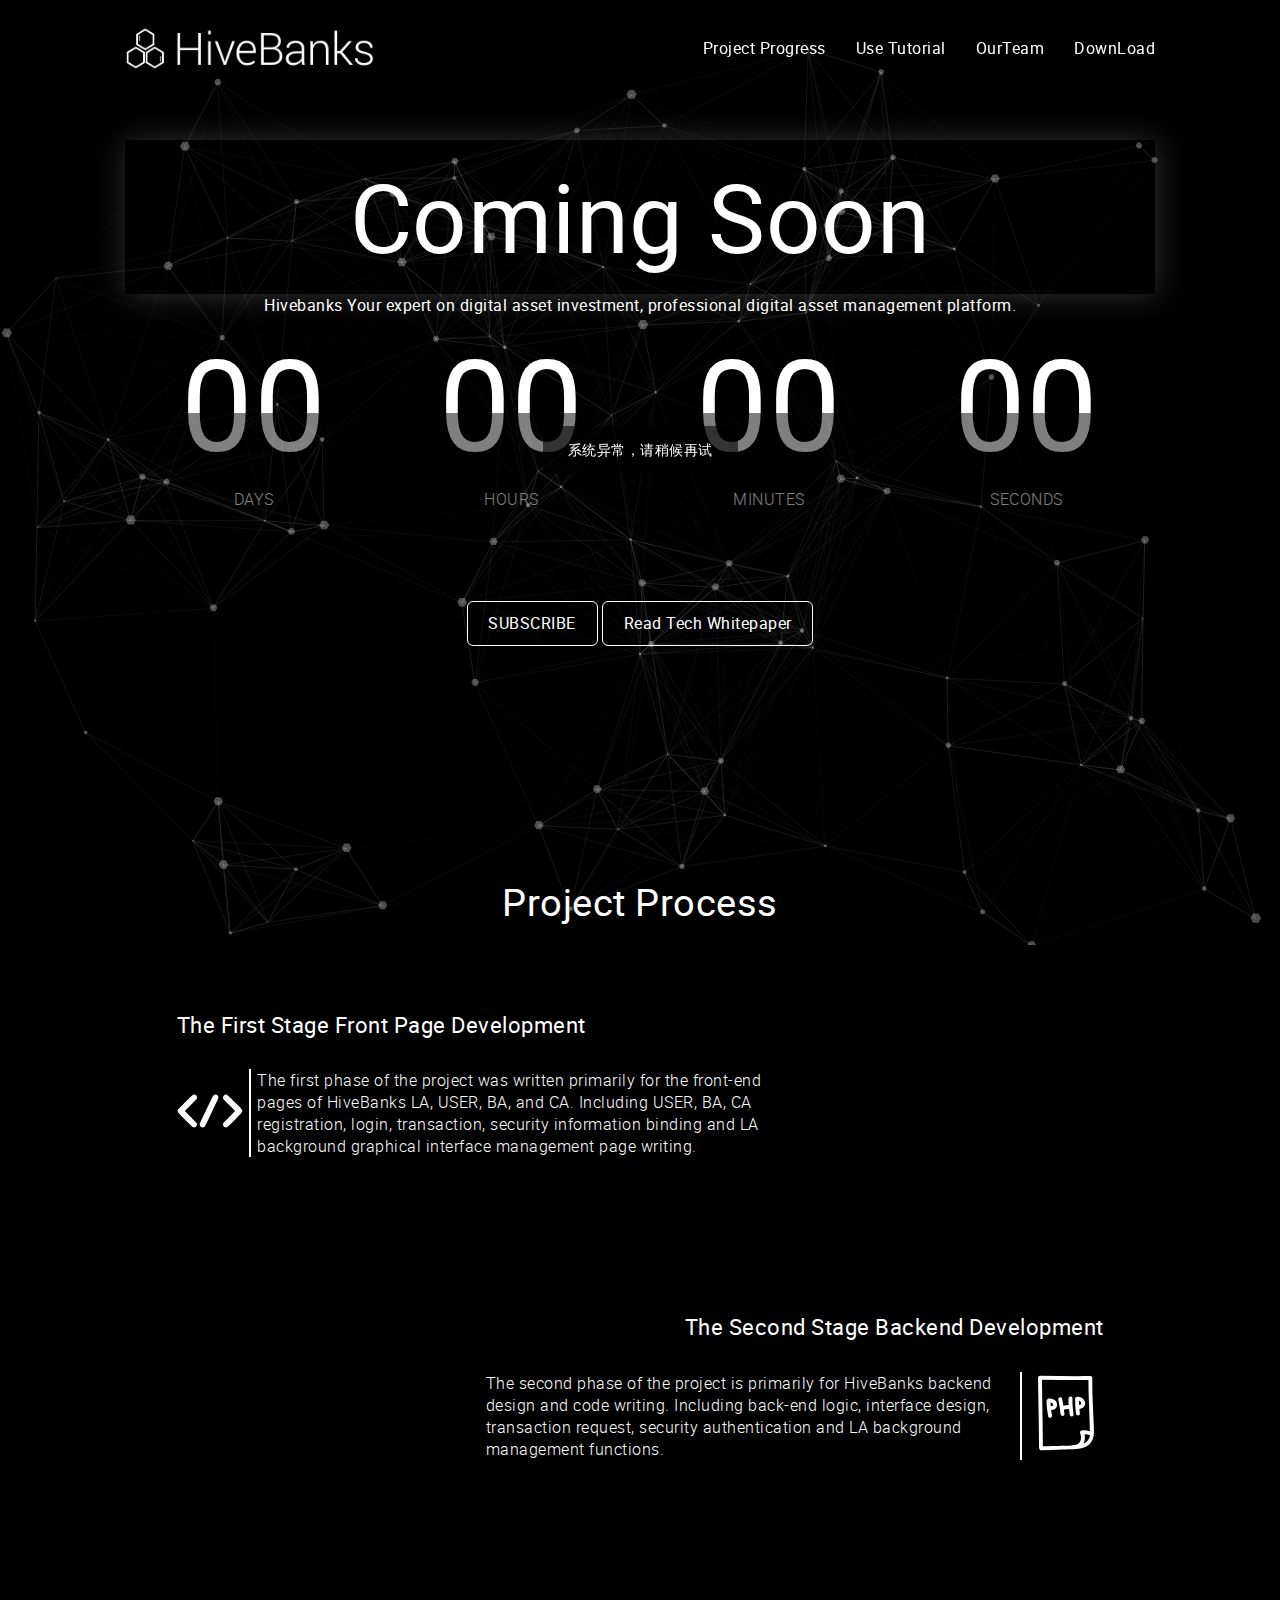
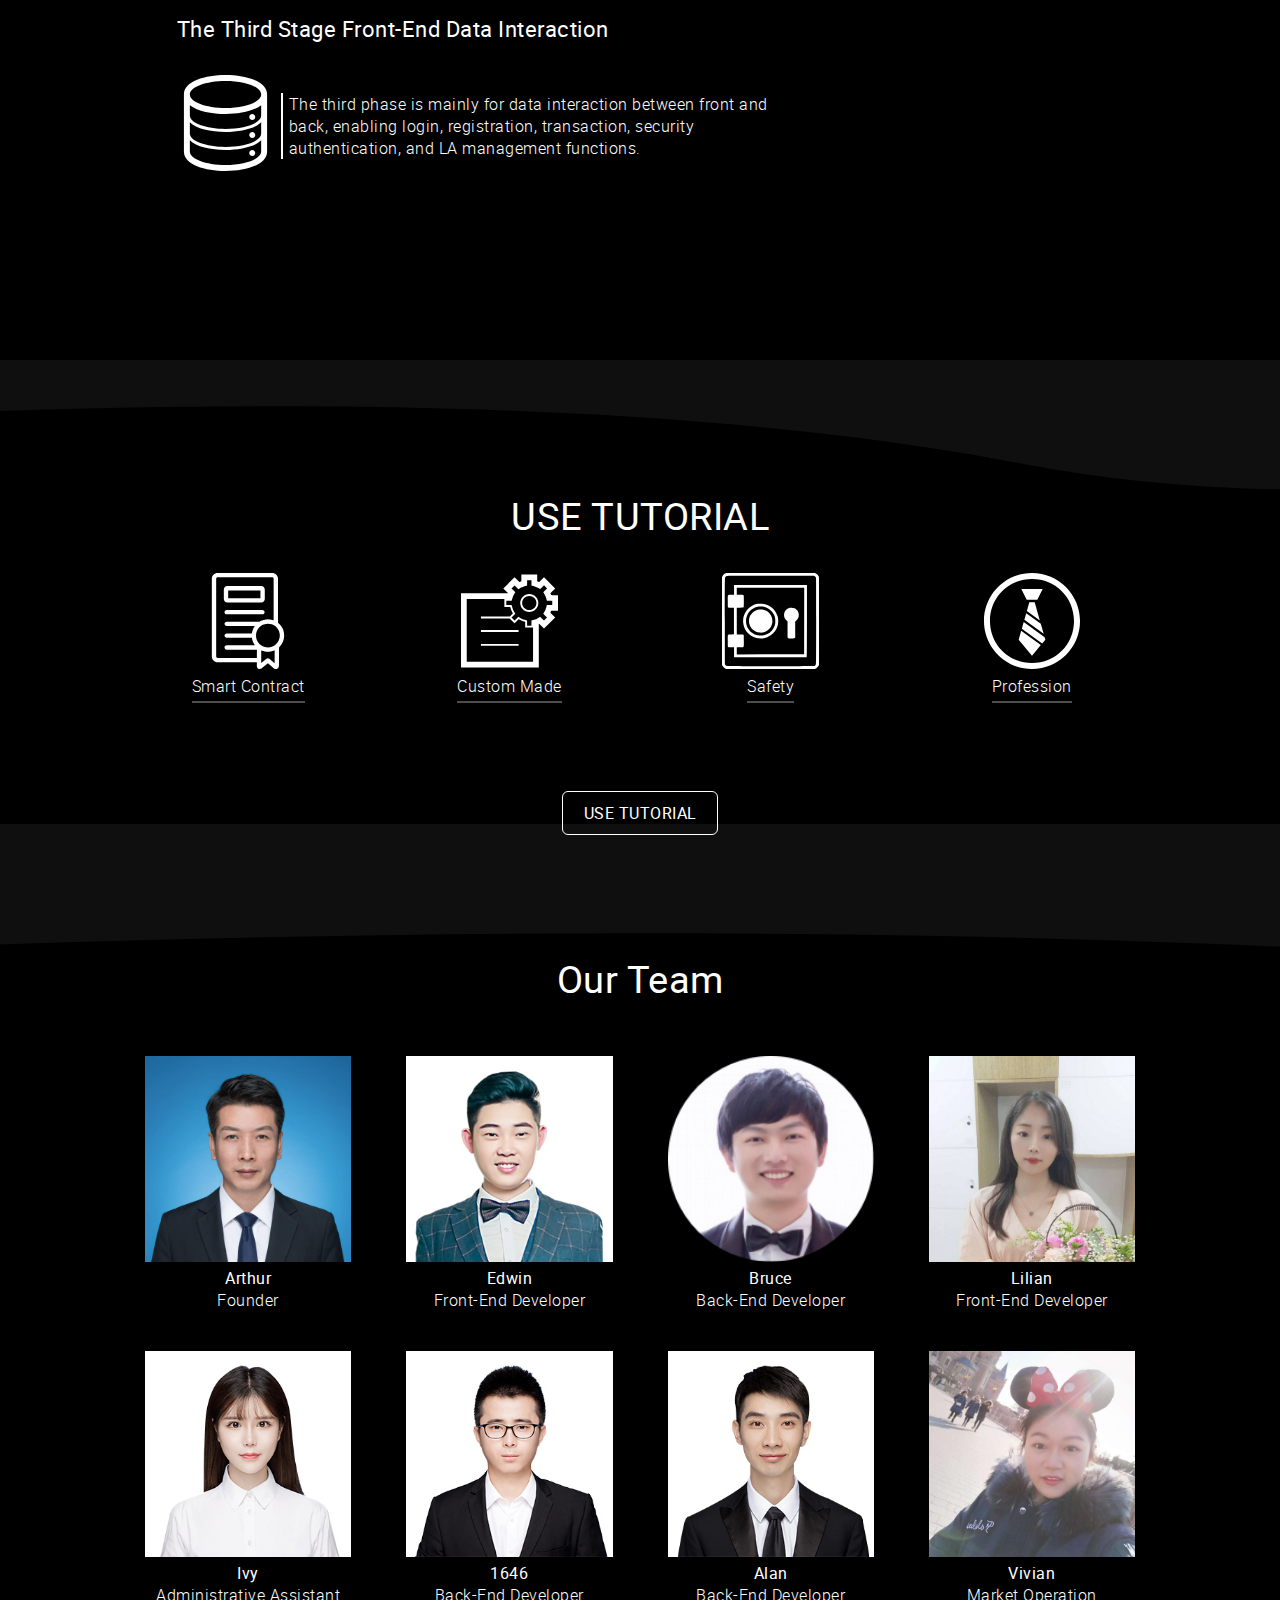
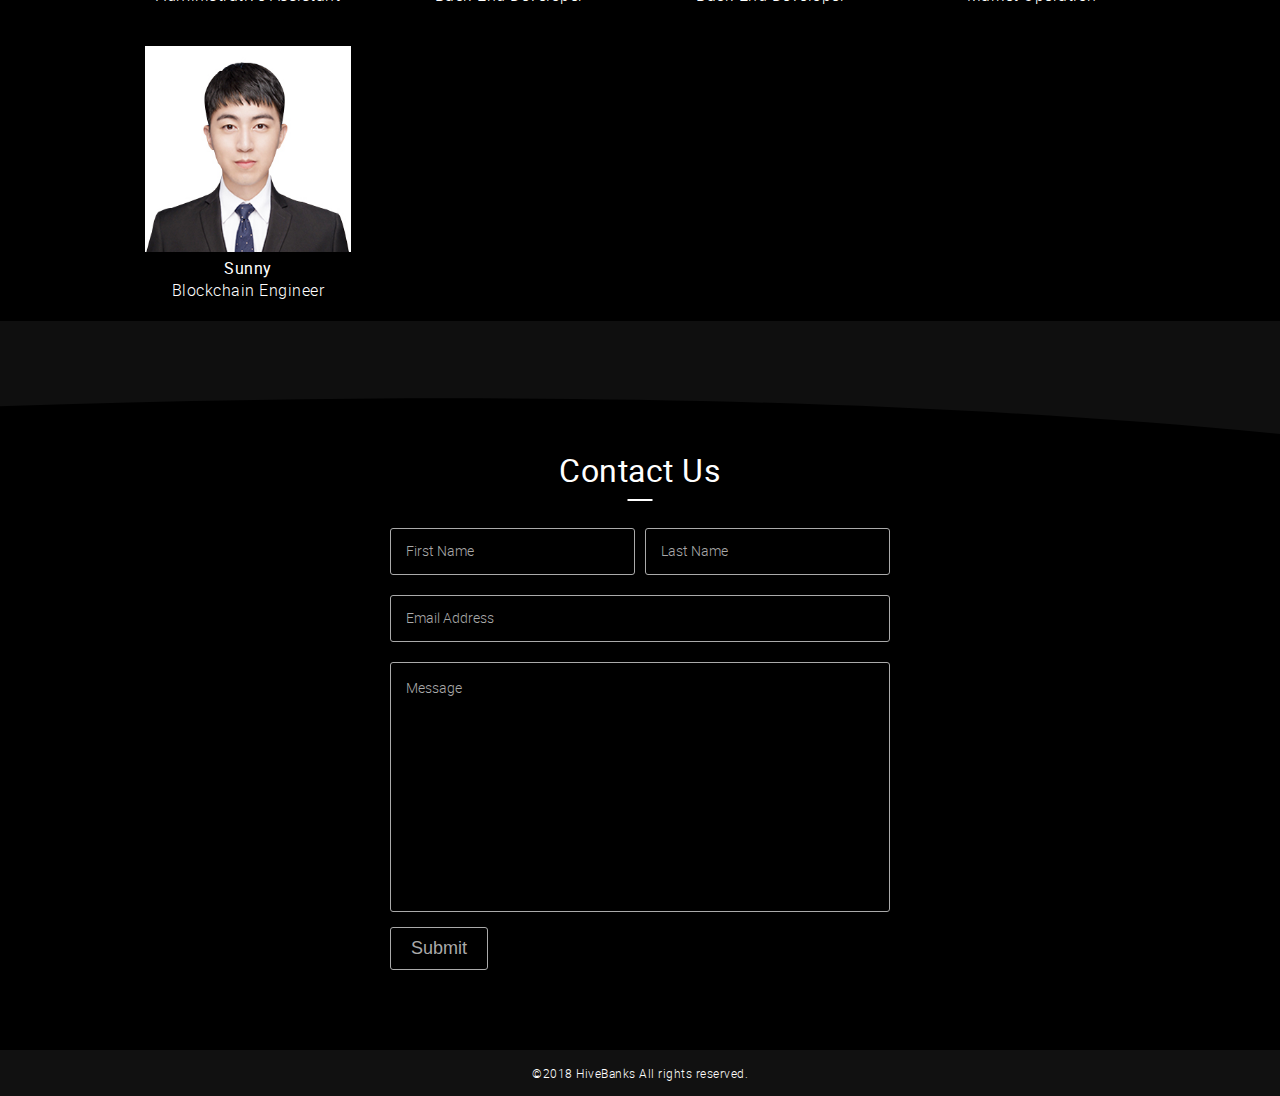
==== index.html @ d1a620fb "hivebanksweb" ====
<!Doctype html>
<html lang="en">
<head>

    <meta charset="utf-8">
    <meta http-equiv="X-UA-Compatible" content="IE=edge">
    <meta name="viewport" content="width=device-width, initial-scale=1, maximum-scale=1, user-scalable=no">

    <title>Hive Banks</title>
    <meta name="description" content="">

    <!-- Fav Icons -->
    <!-- <link rel="apple-touch-icon" sizes="120x120" href="/apple-touch-icon.png"> -->
    <!-- <link rel="icon" type="image/png" sizes="32x32" href="/favicon-32x32.png"> -->
    <!-- <link rel="icon" type="image/png" sizes="16x16" href="/favicon-16x16.png"> -->
    <!-- <link rel="manifest" href="/site.webmanifest"> -->
    <!-- <link rel="mask-icon" href="/safari-pinned-tab.svg" color="#5bbad5"> -->
    <meta name="msapplication-TileColor" content="#ffffff">
    <meta name="theme-color" content="#ffffff">

    <!-- CSS Includes -->
    <link href="assets/css/application.css" rel="stylesheet">
    <link rel="stylesheet" href="assets/css/index.css">

    <!-- HTML5 shim and Respond.js for legacy support -->
    <!--[if lt IE 9]>
    <script src="https://oss.maxcdn.com/html5shiv/3.7.3/html5shiv.min.js"></script>
    <script src="https://oss.maxcdn.com/respond/1.4.2/respond.min.js"></script>
    <![endif]-->

    <!--<link rel="stylesheet" href="http://www.hivebanks.com/assets/js/layer/theme/default/layer.css?v=3.1.1"-->
    <link rel="stylesheet" href="assets/js/layer/theme/default/layer.css?v=3.1.1"
          id="layuicss-layer">
</head>

<body>

<!-- Header -->
<header class="header">

    <div class="wrapper header-nav">
        <a class="logo" href="index.html"><img src="assets/img/logo.png" alt="Logo"></a>
        <div class="nav">
            <ul>
                <li><a href="#projectProcess">Project Progress</a></li>
                <li><a href="#useTutorial">Use Tutorial</a></li>
                <li><a href="#ourTeam">OurTeam</a></li>
                <li><a href="javascript:;">DownLoad</a></li>
            </ul>
        </div>
        <!-- Hamburger Menu -->
        <div class="header__hamburger">
            <span></span>
            <span></span>
        </div>
    </div>

</header>

<section class="section section--hero" id="particles-js">
    <div class="wrapper">
        <h1 class="title">
            Coming Soon<br>
        </h1>
        <p class="text-center titleTips_p">
            <span class="titleTips">Hivebanks Your expert on digital asset investment,
                professional digital asset management platform.</span>
        </p>
        <div class="timeBigBox">
            <div class="timeBox">
                <span class="time days">00</span><br>
                <span class="timeText">DAYS</span>
                <div class="market"></div>
            </div>
            <div class="timeBox">
                <span class="time hours">00</span><br>
                <span class="timeText">HOURS</span>
                <div class="market"></div>
            </div>
            <div class="timeBox">
                <span class="time minutes">00</span><br>
                <span class="timeText">MINUTES</span>
                <div class="market"></div>
            </div>
            <div class="timeBox">
                <span class="time seconds">00</span><br>
                <span class="timeText">SECONDS</span>
                <div class="market"></div>
            </div>
        </div>
        <!--SUBSCRIBE-->
        <div class="btnBox text-center">
            <a href="#contentUs" class="subscribeBtn titleTips" type="button">SUBSCRIBE</a>
            <a href="whitePaperindex.html" class="subscribeBtn titleTips" type="button">Read Tech Whitepaper</a>
        </div>
    </div>
    <canvas class="particles-js-canvas-el" width="375" height="667" style="width: 100%; height: 100%;"></canvas>
</section>

<!--projectProcess-->
<a id="projectProcess"></a>
<section class="section section--role">
    <div class="wrapper">
        <h1 class="">Project Process</h1>
        <div class="row">
            <div class="column__md--12 column__sm--12">
                <div class="processBox float-left stageItem">
                    <h3 class="">The First Stage Front Page Development</h3>
                    <div class="flex center stageText">
                        <div class="width-40 imgBox">
                            <img class="width-100" src="assets/img/html.svg" alt="">
                        </div>
                        <div class="stageInnerText">
                            <p>The first phase of the project was written primarily for the front-end pages of
                                HiveBanks
                                LA, USER, BA, and CA. Including USER, BA, CA registration, login, transaction,
                                security
                                information binding and LA background graphical interface management page
                                writing.</p>
                        </div>
                    </div>
                </div>
            </div>
            <div class="column__md--12 column__sm--12 float-right">
                <div class="processBox float-right stageItem">
                    <h3 class="text-right">The Second Stage Backend Development</h3>
                    <div class="flex center stageText">
                        <div class="stageInnerText">
                            <p>The second phase of the project is primarily for HiveBanks
                                backend design and code writing. Including back-end logic,
                                interface design, transaction request, security authentication
                                and LA background management functions.</p>
                        </div>
                        <div class="width-40 imgBox">
                            <img class="width-100" src="assets/img/php.svg" alt="">
                        </div>
                    </div>
                </div>
            </div>
            <div class="column__md--12 column__sm--12 float-left">
                <div class="stageItem process">
                    <h3 class="">The Third Stage Front-End Data Interaction</h3>
                    <div class="flex center stageText">
                        <div class="width-40 imgBox">
                            <img class="width-100" src="assets/img/data.svg" alt="">
                        </div>
                        <div class="stageInnerText">
                            <p>The third phase is mainly for data interaction between front and back,
                                enabling login, registration, transaction, security authentication, and
                                LA management functions.</p>
                        </div>
                    </div>
                </div>
            </div>
        </div>
    </div>
</section>

<!--use tutorial-->
<a id="useTutorial"></a>
<section class="footer section--top100 section--curveTop">
    <div class="wrapper">
        <h1>USE TUTORIAL</h1>
        <div class="row">
            <div class="column__sm--12 column__md--3 useIconBox text-center">
                <div class="width-40"><img src="assets/img/contract.svg" alt=""></div>
                <br>
                <span class="useIconText">Smart Contract</span>
            </div>
            <div class="column__sm--12 column__md--3 useIconBox text-center">
                <div class="width-40"><img src="assets/img/customize.svg" alt=""></div>
                <br>
                <span class="useIconText">Custom Made</span>
            </div>
            <div class="column__sm--12 column__md--3 useIconBox text-center">
                <div class="width-40"><img src="assets/img/safety.svg" alt=""></div>
                <br>
                <span class="useIconText">Safety</span>
            </div>
            <div class="column__sm--12 column__md--3 useIconBox text-center">
                <div class="width-40"><img src="assets/img/profession.svg" alt=""></div>
                <br>
                <span class="useIconText">Profession</span>
            </div>
            <div class="column__sm--12 column__md--12 text-center useTutorialBtn_col">
                <a href="http://hb.fnying.com" class="titleTips subscribeBtn useTutorialBtn">USE TUTORIAL</a>
            </div>
        </div>
    </div>
</section>

<!--ourTeam-->
<a id="ourTeam"></a>
<section class="section--top100 section--curveTop">
    <div class="wrapper">
        <h1>Our Team</h1>
        <div class="row">
            <div class="column__md--3 column__sm--12">
                <div class="rotateBox">
                    <div class="rotateBefore">
                        <div class="text-center">
                            <img src="assets/img/yuan.jpg" alt="Local Alliance">
                        </div>
                        <div class="rotate_name margin-top-10">
                            Arthur
                        </div>
                        <p class="text-center margin-top-10">Founder</p>
                    </div>
                    <div class="rotateBack">
                        <p>Sponsor of Hivebanks project.</p>
                        <p>CEO of Shanghai fengying network technology co. LTD.</p>
                        <p>Senior programmer architect.</p>
                        <p>Founder of original lexiang bitcoin.</p>
                        <p>Former safety project manager at nomura securities in Japan.</p>
                        <p>Founded the Chinese programmer alliance.</p>
                    </div>
                </div>
            </div>
            <div class="column__md--3 column__sm--12">
                <div class="rotateBox">
                    <div class="rotateBefore">
                        <div class="text-center">
                            <img src="assets/img/ju.jpg" alt="Local Alliance">
                        </div>
                        <div class="rotate_name margin-top-10">
                            Edwin
                        </div>
                        <p class="text-center margin-top-10">Front-End Developer</p>
                    </div>
                    <div class="rotateBack">
                        <p>Graduated from Zhengzhou Chenggong University of Finance and Economics undergraduate degree in art design.</p>
                        <p>Have solid professional skills, strong learning ability, good communication skills and coordination skills.</p>
                    </div>
                </div>
            </div>
            <div class="column__md--3 column__sm--12">
                <div class="rotateBox">
                    <div class="rotateBefore">
                        <div class="text-center">
                            <img src="assets/img/shao.png" alt="Local Alliance">
                        </div>
                        <div class="rotate_name margin-top-10">
                            Bruce
                        </div>
                        <p class="text-center margin-top-10">Back-End Developer</p>
                    </div>
                    <div class="rotateBack">
                        <p>Graduated from Liaoning University of Engineering and Technology, Bachelor of Computer Science and Technology.</p>
                        <p>Rigorous thinking, clear thinking, reasonable ways of doing things and ways to deal with problems, strong hands-on ability, coordination ability and teamwork ability.</p>
                    </div>
                </div>
            </div>
            <div class="column__md--3 column__sm--12">
                <div class="rotateBox">
                    <div class="rotateBefore">
                        <div class="text-center">
                            <img src="assets/img/li.jpg" alt="Local Alliance">
                        </div>
                        <div class="rotate_name margin-top-10">
                            Lilian
                        </div>
                        <p class="text-center margin-top-10">Front-End Developer</p>
                    </div>
                    <div class="rotateBack">
                        <p>Graduated from Inner Mongolia university of finance and economics, obtained two degrees in computer science, technology and accounting.</p>
                        <p>Strong learning ability, attention to detail, pursuit of perfection, active and creative thinking.Responsible for participating in project design and implementation.</p>
                    </div>
                </div>
            </div>
            <div class="column__md--3 column__sm--12">
                <div class="rotateBox">
                    <div class="rotateBefore">
                        <div class="text-center">
                            <img src="assets/img/zheng.jpg" alt="Local Alliance">
                        </div>
                        <div class="rotate_name margin-top-10">
                            Ivy
                        </div>
                        <p class="text-center margin-top-10">Administrative Assistant</p>
                    </div>
                    <div class="rotateBack">
                        <p>Graduated from Shanghai foreign studies university xianda school of economics and humanities, majoring in accounting.</p>
                        <p>Responsible, adaptable, independent, outgoing and talkative, like new opportunities and challenges.</p>
                    </div>
                </div>
            </div>
            <div class="column__md--3 column__sm--12">
                <div class="rotateBox">
                    <div class="rotateBefore">
                        <div class="text-center">
                            <img src="assets/img/liang.jpg" alt="Local Alliance">
                        </div>
                        <div class="rotate_name margin-top-10">
                            1646
                        </div>
                        <p class="text-center margin-top-10">Back-End Developer</p>
                    </div>
                    <div class="rotateBack">
                        <p>Strong learning ability, detail-oriented, responsible, adaptable and good communication skills.</p>
                    </div>
                </div>
            </div>
            <div class="column__md--3 column__sm--12">
                <div class="rotateBox">
                    <div class="rotateBefore">
                        <div class="text-center">
                            <img src="assets/img/fan.jpg" alt="Local Alliance">
                        </div>
                        <div class="rotate_name margin-top-10">
                            Alan
                        </div>
                        <p class="text-center margin-top-10">Back-End Developer</p>
                    </div>
                    <div class="rotateBack">
                        <p>Zhongnan university of forestry and technology, majoring in civil engineering.</p>
                        <p>Self-taught programming, once worked in ping an wanli tong, SNH48 (siba culture media) as PHP back-end development.Like simple, efficient, adventurous and good at solving bugs.</p>
                    </div>
                </div>
            </div>
            <div class="column__md--3 column__sm--12">
                <div class="rotateBox">
                    <div class="rotateBefore">
                        <div class="text-center">
                            <img src="assets/img/wei.jpg" alt="Local Alliance">
                        </div>
                        <div class="rotate_name margin-top-10">
                            Vivian
                        </div>
                        <p class="text-center margin-top-10">Market Operation</p>
                    </div>
                    <div class="rotateBack">
                        <p>Graduated from Inner Mongolia university of finance and economics, obtained two degrees in computer science, technology and accounting.</p>
                        <p>Responsible, good communication and teamwork skills, strong learning ability and adaptability.Be receptive to new things and ideas.</p>
                    </div>
                </div>
            </div>
            <div class="column__md--3 column__sm--12">
                <div class="rotateBox">
                    <div class="rotateBefore">
                        <div class="text-center">
                            <img src="assets/img/yang.jpg" alt="Local Alliance">
                        </div>
                        <div class="rotate_name margin-top-10">
                            Sunny
                        </div>
                        <p class="text-center margin-top-10">Blockchain Engineer</p>
                    </div>
                    <div class="rotateBack">
                        <p>Bachelor's degree from tongji university.Tongji university 100 outstanding talents training program members.Master degree from Hong Kong university of science and technology.</p>
                        <p>Responsible for the secondary development of block chain and the tracking of the latest technology of block chain.Read and annotate the source code of bitcoin, master the core technology of block chain mainstream projects, and have strong research and innovation ability.</p>
                    </div>
                </div>
            </div>
        </div>
    </div>
</section>

<!-- Footer -->
<a id="contentUs"></a>
<footer class="footer section--top100 section--curveTop">
    <div class="wrapper">
        <div class="form contact-form">
            <h2 class="section-header">Contact Us</h2>
            <div class="form-group">
                <div class="form-item">
                    <input type="text" name="firstname" placeholder="First Name">
                </div>
                <div class="form-item">
                    <input type="text" name="lastname" placeholder="Last Name">
                </div>
            </div>
            <div class="form-group">
                <div class="form-item">
                    <input type="email" name="email" placeholder="Email Address">
                </div>
            </div>
            <div class="form-group">
                <div class="form-item">
                    <textarea name="message" placeholder="Message"></textarea>
                </div>
            </div>
            <input type="submit" value="Submit" class="button">
        </div>
    </div>

    <div class="copyright">
        <div class="wrapper">
            ©2018 HiveBanks All rights reserved.
        </div>
    </div>
</footer>
<!-- Footer JS includes -->
<!--<script src="assets/js/cnt.js"></script>-->
<!-- Essential JS Includes -->
<script src="assets/js/jquery-3.3.1.min.js"></script>
<script src="assets/js/application.js"></script>
<script src="assets/js/particles.min.js"></script>
<script src="assets/js/particles.js"></script>
<script src="assets/js/layer/layer.js"></script>
<script src="assets/js/common.js"></script>
<script src="assets/js/ContactUs.js"></script>
<script src="assets/js/index.js"></script>

</body>
</html>
---- assets/css/application.css ----
@font-face {
  font-family: 'Roboto';
  src: url("../fonts/roboto-light-webfont.woff2") format("woff2"), url("../fonts/roboto-light-webfont.woff") format("woff");
  font-weight: 300;
  font-style: normal; }

@font-face {
  font-family: 'Roboto';
  src: url("../fonts/roboto-regular-webfont.woff2") format("woff2"), url("../fonts/roboto-regular-webfont.woff") format("woff");
  font-weight: normal;
  font-style: normal; }

@font-face {
  font-family: 'Roboto';
  src: url("../fonts/roboto-bold-webfont.woff2") format("woff2"), url("../fonts/roboto-bold-webfont.woff") format("woff");
  font-weight: 600;
  font-style: normal; }
.text-center{
  text-align: center;
}
.row {
  box-sizing: border-box;
  display: flex;
  flex: 0 1 auto;
  flex-direction: row;
  flex-wrap: wrap;
  margin-right: -15px;
  margin-left: 0;
  width: calc(100% + 15px);
  height: 100%; }

.column__xs--1 {
  width: 100%;
  display: block;
  padding: 0 15px 0 0;
  -webkit-box-sizing: border-box;
  -moz-box-sizing: border-box;
  box-sizing: border-box; }
  @media only screen and (min-width: 321px) {
    .column__xs--1 {
      flex-basis: 8.33333%;
      max-width: 8.33333%;
      flex-grow: 1;
      padding: 0 15px 0 0; } }

@media only screen and (max-width: 320px) {
  .hidden__xs {
    display: none !important; } }

.column__xs--2 {
  width: 100%;
  display: block;
  padding: 0 15px 0 0;
  -webkit-box-sizing: border-box;
  -moz-box-sizing: border-box;
  box-sizing: border-box; }
  @media only screen and (min-width: 321px) {
    .column__xs--2 {
      flex-basis: 16.66667%;
      max-width: 16.66667%;
      flex-grow: 1;
      padding: 0 15px 0 0; } }

@media only screen and (max-width: 320px) {
  .hidden__xs {
    display: none !important; } }

.column__xs--3 {
  width: 100%;
  display: block;
  padding: 0 15px 0 0;
  -webkit-box-sizing: border-box;
  -moz-box-sizing: border-box;
  box-sizing: border-box; }
  @media only screen and (min-width: 321px) {
    .column__xs--3 {
      flex-basis: 25%;
      max-width: 25%;
      flex-grow: 1;
      padding: 0 15px 0 0; } }

@media only screen and (max-width: 320px) {
  .hidden__xs {
    display: none !important; } }

.column__xs--4 {
  width: 100%;
  display: block;
  padding: 0 15px 0 0;
  -webkit-box-sizing: border-box;
  -moz-box-sizing: border-box;
  box-sizing: border-box; }
  @media only screen and (min-width: 321px) {
    .column__xs--4 {
      flex-basis: 33.33333%;
      max-width: 33.33333%;
      flex-grow: 1;
      padding: 0 15px 0 0; } }

@media only screen and (max-width: 320px) {
  .hidden__xs {
    display: none !important; } }

.column__xs--5 {
  width: 100%;
  display: block;
  padding: 0 15px 0 0;
  -webkit-box-sizing: border-box;
  -moz-box-sizing: border-box;
  box-sizing: border-box; }
  @media only screen and (min-width: 321px) {
    .column__xs--5 {
      flex-basis: 41.66667%;
      max-width: 41.66667%;
      flex-grow: 1;
      padding: 0 15px 0 0; } }

@media only screen and (max-width: 320px) {
  .hidden__xs {
    display: none !important; } }

.column__xs--6 {
  width: 100%;
  display: block;
  padding: 0 15px 0 0;
  -webkit-box-sizing: border-box;
  -moz-box-sizing: border-box;
  box-sizing: border-box; }
  @media only screen and (min-width: 321px) {
    .column__xs--6 {
      flex-basis: 50%;
      max-width: 50%;
      flex-grow: 1;
      padding: 0 15px 0 0; } }

@media only screen and (max-width: 320px) {
  .hidden__xs {
    display: none !important; } }

.column__xs--7 {
  width: 100%;
  display: block;
  padding: 0 15px 0 0;
  -webkit-box-sizing: border-box;
  -moz-box-sizing: border-box;
  box-sizing: border-box; }
  @media only screen and (min-width: 321px) {
    .column__xs--7 {
      flex-basis: 58.33333%;
      max-width: 58.33333%;
      flex-grow: 1;
      padding: 0 15px 0 0; } }

@media only screen and (max-width: 320px) {
  .hidden__xs {
    display: none !important; } }

.column__xs--8 {
  width: 100%;
  display: block;
  padding: 0 15px 0 0;
  -webkit-box-sizing: border-box;
  -moz-box-sizing: border-box;
  box-sizing: border-box; }
  @media only screen and (min-width: 321px) {
    .column__xs--8 {
      flex-basis: 66.66667%;
      max-width: 66.66667%;
      flex-grow: 1;
      padding: 0 15px 0 0; } }

@media only screen and (max-width: 320px) {
  .hidden__xs {
    display: none !important; } }

.column__xs--9 {
  width: 100%;
  display: block;
  padding: 0 15px 0 0;
  -webkit-box-sizing: border-box;
  -moz-box-sizing: border-box;
  box-sizing: border-box; }
  @media only screen and (min-width: 321px) {
    .column__xs--9 {
      flex-basis: 75%;
      max-width: 75%;
      flex-grow: 1;
      padding: 0 15px 0 0; } }

@media only screen and (max-width: 320px) {
  .hidden__xs {
    display: none !important; } }

.column__xs--10 {
  width: 100%;
  display: block;
  padding: 0 15px 0 0;
  -webkit-box-sizing: border-box;
  -moz-box-sizing: border-box;
  box-sizing: border-box; }
  @media only screen and (min-width: 321px) {
    .column__xs--10 {
      flex-basis: 83.33333%;
      max-width: 83.33333%;
      flex-grow: 1;
      padding: 0 15px 0 0; } }

@media only screen and (max-width: 320px) {
  .hidden__xs {
    display: none !important; } }

.column__xs--11 {
  width: 100%;
  display: block;
  padding: 0 15px 0 0;
  -webkit-box-sizing: border-box;
  -moz-box-sizing: border-box;
  box-sizing: border-box; }
  @media only screen and (min-width: 321px) {
    .column__xs--11 {
      flex-basis: 91.66667%;
      max-width: 91.66667%;
      flex-grow: 1;
      padding: 0 15px 0 0; } }

@media only screen and (max-width: 320px) {
  .hidden__xs {
    display: none !important; } }

.column__xs--12 {
  width: 100%;
  display: block;
  padding: 0 15px 0 0;
  -webkit-box-sizing: border-box;
  -moz-box-sizing: border-box;
  box-sizing: border-box; }
  @media only screen and (min-width: 321px) {
    .column__xs--12 {
      flex-basis: 100%;
      max-width: 100%;
      flex-grow: 1;
      padding: 0 15px 0 0; } }

@media only screen and (max-width: 320px) {
  .hidden__xs {
    display: none !important; } }

.column__sm--1 {
  width: 100%;
  display: block;
  padding: 0 15px 0 0;
  -webkit-box-sizing: border-box;
  -moz-box-sizing: border-box;
  box-sizing: border-box; }
  @media only screen and (min-width: 481px) {
    .column__sm--1 {
      flex-basis: 8.33333%;
      max-width: 8.33333%;
      flex-grow: 1;
      padding: 0 15px 0 0; } }

@media only screen and (max-width: 480px) and (min-width: 321px) {
  .hidden__sm {
    display: none !important; } }

.column__sm--2 {
  width: 100%;
  display: block;
  padding: 0 15px 0 0;
  -webkit-box-sizing: border-box;
  -moz-box-sizing: border-box;
  box-sizing: border-box; }
  @media only screen and (min-width: 481px) {
    .column__sm--2 {
      flex-basis: 16.66667%;
      max-width: 16.66667%;
      flex-grow: 1;
      padding: 0 15px 0 0; } }

@media only screen and (max-width: 480px) and (min-width: 321px) {
  .hidden__sm {
    display: none !important; } }

.column__sm--3 {
  width: 100%;
  display: block;
  padding: 0 15px 0 0;
  -webkit-box-sizing: border-box;
  -moz-box-sizing: border-box;
  box-sizing: border-box; }
  @media only screen and (min-width: 481px) {
    .column__sm--3 {
      flex-basis: 25%;
      max-width: 25%;
      flex-grow: 1;
      padding: 0 15px 0 0; } }

@media only screen and (max-width: 480px) and (min-width: 321px) {
  .hidden__sm {
    display: none !important; } }

.column__sm--4 {
  width: 100%;
  display: block;
  padding: 0 15px 0 0;
  -webkit-box-sizing: border-box;
  -moz-box-sizing: border-box;
  box-sizing: border-box; }
  @media only screen and (min-width: 481px) {
    .column__sm--4 {
      flex-basis: 33.33333%;
      max-width: 33.33333%;
      flex-grow: 1;
      padding: 0 15px 0 0; } }

@media only screen and (max-width: 480px) and (min-width: 321px) {
  .hidden__sm {
    display: none !important; } }

.column__sm--5 {
  width: 100%;
  display: block;
  padding: 0 15px 0 0;
  -webkit-box-sizing: border-box;
  -moz-box-sizing: border-box;
  box-sizing: border-box; }
  @media only screen and (min-width: 481px) {
    .column__sm--5 {
      flex-basis: 41.66667%;
      max-width: 41.66667%;
      flex-grow: 1;
      padding: 0 15px 0 0; } }

@media only screen and (max-width: 480px) and (min-width: 321px) {
  .hidden__sm {
    display: none !important; } }

.column__sm--6 {
  width: 100%;
  display: block;
  padding: 0 15px 0 0;
  -webkit-box-sizing: border-box;
  -moz-box-sizing: border-box;
  box-sizing: border-box; }
  @media only screen and (min-width: 481px) {
    .column__sm--6 {
      flex-basis: 50%;
      max-width: 50%;
      flex-grow: 1;
      padding: 0 15px 0 0; } }

@media only screen and (max-width: 480px) and (min-width: 321px) {
  .hidden__sm {
    display: none !important; } }

.column__sm--7 {
  width: 100%;
  display: block;
  padding: 0 15px 0 0;
  -webkit-box-sizing: border-box;
  -moz-box-sizing: border-box;
  box-sizing: border-box; }
  @media only screen and (min-width: 481px) {
    .column__sm--7 {
      flex-basis: 58.33333%;
      max-width: 58.33333%;
      flex-grow: 1;
      padding: 0 15px 0 0; } }

@media only screen and (max-width: 480px) and (min-width: 321px) {
  .hidden__sm {
    display: none !important; } }

.column__sm--8 {
  width: 100%;
  display: block;
  padding: 0 15px 0 0;
  -webkit-box-sizing: border-box;
  -moz-box-sizing: border-box;
  box-sizing: border-box; }
  @media only screen and (min-width: 481px) {
    .column__sm--8 {
      flex-basis: 66.66667%;
      max-width: 66.66667%;
      flex-grow: 1;
      padding: 0 15px 0 0; } }

@media only screen and (max-width: 480px) and (min-width: 321px) {
  .hidden__sm {
    display: none !important; } }

.column__sm--9 {
  width: 100%;
  display: block;
  padding: 0 15px 0 0;
  -webkit-box-sizing: border-box;
  -moz-box-sizing: border-box;
  box-sizing: border-box; }
  @media only screen and (min-width: 481px) {
    .column__sm--9 {
      flex-basis: 75%;
      max-width: 75%;
      flex-grow: 1;
      padding: 0 15px 0 0; } }

@media only screen and (max-width: 480px) and (min-width: 321px) {
  .hidden__sm {
    display: none !important; } }

.column__sm--10 {
  width: 100%;
  display: block;
  padding: 0 15px 0 0;
  -webkit-box-sizing: border-box;
  -moz-box-sizing: border-box;
  box-sizing: border-box; }
  @media only screen and (min-width: 481px) {
    .column__sm--10 {
      flex-basis: 83.33333%;
      max-width: 83.33333%;
      flex-grow: 1;
      padding: 0 15px 0 0; } }

@media only screen and (max-width: 480px) and (min-width: 321px) {
  .hidden__sm {
    display: none !important; } }

.column__sm--11 {
  width: 100%;
  display: block;
  padding: 0 15px 0 0;
  -webkit-box-sizing: border-box;
  -moz-box-sizing: border-box;
  box-sizing: border-box; }
  @media only screen and (min-width: 481px) {
    .column__sm--11 {
      flex-basis: 91.66667%;
      max-width: 91.66667%;
      flex-grow: 1;
      padding: 0 15px 0 0; } }

@media only screen and (max-width: 480px) and (min-width: 321px) {
  .hidden__sm {
    display: none !important; } }

.column__sm--12 {
  width: 100%;
  display: block;
  padding: 0 15px 0 0;
  -webkit-box-sizing: border-box;
  -moz-box-sizing: border-box;
  box-sizing: border-box; }
  @media only screen and (min-width: 481px) {
    .column__sm--12 {
      flex-basis: 100%;
      max-width: 100%;
      flex-grow: 1;
      padding: 0 15px 0 0; } }

@media only screen and (max-width: 480px) and (min-width: 321px) {
  .hidden__sm {
    display: none !important; } }

.column__md--1 {
  width: 100%;
  display: block;
  padding: 0 15px 0 0;
  -webkit-box-sizing: border-box;
  -moz-box-sizing: border-box;
  box-sizing: border-box; }
  @media only screen and (min-width: 769px) {
    .column__md--1 {
      flex-basis: 8.33333%;
      max-width: 8.33333%;
      flex-grow: 1;
      padding: 0 15px 0 0; } }

@media only screen and (max-width: 768px) and (min-width: 481px) {
  .hidden__md {
    display: none !important; } }

.column__md--2 {
  width: 100%;
  display: block;
  padding: 0 15px 0 0;
  -webkit-box-sizing: border-box;
  -moz-box-sizing: border-box;
  box-sizing: border-box; }
  @media only screen and (min-width: 769px) {
    .column__md--2 {
      flex-basis: 16.66667%;
      max-width: 16.66667%;
      flex-grow: 1;
      padding: 0 15px 0 0; } }

@media only screen and (max-width: 768px) and (min-width: 481px) {
  .hidden__md {
    display: none !important; } }

.column__md--3 {
  width: 100%;
  display: block;
  padding: 0 15px 0 0;
  -webkit-box-sizing: border-box;
  -moz-box-sizing: border-box;
  box-sizing: border-box; }
  @media only screen and (min-width: 769px) {
    .column__md--3 {
      flex-basis: 25%;
      max-width: 25%;
      flex-grow: 1;
      padding: 0 15px 0 0; } }

@media only screen and (max-width: 768px) and (min-width: 481px) {
  .hidden__md {
    display: none !important; } }

.column__md--4 {
  width: 100%;
  display: block;
  padding: 0 15px 0 0;
  -webkit-box-sizing: border-box;
  -moz-box-sizing: border-box;
  box-sizing: border-box; }
  @media only screen and (min-width: 769px) {
    .column__md--4 {
      flex-basis: 33.33333%;
      max-width: 33.33333%;
      flex-grow: 1;
      padding: 0 15px 0 0; } }

@media only screen and (max-width: 768px) and (min-width: 481px) {
  .hidden__md {
    display: none !important; } }

.column__md--5 {
  width: 100%;
  display: block;
  padding: 0 15px 0 0;
  -webkit-box-sizing: border-box;
  -moz-box-sizing: border-box;
  box-sizing: border-box; }
  @media only screen and (min-width: 769px) {
    .column__md--5 {
      flex-basis: 41.66667%;
      max-width: 41.66667%;
      flex-grow: 1;
      padding: 0 15px 0 0; } }

@media only screen and (max-width: 768px) and (min-width: 481px) {
  .hidden__md {
    display: none !important; } }

.column__md--6 {
  width: 100%;
  display: block;
  padding: 0 15px 0 0;
  -webkit-box-sizing: border-box;
  -moz-box-sizing: border-box;
  box-sizing: border-box; }
  @media only screen and (min-width: 769px) {
    .column__md--6 {
      flex-basis: 50%;
      max-width: 50%;
      flex-grow: 1;
      padding: 0 15px 0 0; } }

@media only screen and (max-width: 768px) and (min-width: 481px) {
  .hidden__md {
    display: none !important; } }

.column__md--7 {
  width: 100%;
  display: block;
  padding: 0 15px 0 0;
  -webkit-box-sizing: border-box;
  -moz-box-sizing: border-box;
  box-sizing: border-box; }
  @media only screen and (min-width: 769px) {
    .column__md--7 {
      flex-basis: 58.33333%;
      max-width: 58.33333%;
      flex-grow: 1;
      padding: 0 15px 0 0; } }

@media only screen and (max-width: 768px) and (min-width: 481px) {
  .hidden__md {
    display: none !important; } }

.column__md--8 {
  width: 100%;
  display: block;
  padding: 0 15px 0 0;
  -webkit-box-sizing: border-box;
  -moz-box-sizing: border-box;
  box-sizing: border-box; }
  @media only screen and (min-width: 769px) {
    .column__md--8 {
      flex-basis: 66.66667%;
      max-width: 66.66667%;
      flex-grow: 1;
      padding: 0 15px 0 0; } }

@media only screen and (max-width: 768px) and (min-width: 481px) {
  .hidden__md {
    display: none !important; } }

.column__md--9 {
  width: 100%;
  display: block;
  padding: 0 15px 0 0;
  -webkit-box-sizing: border-box;
  -moz-box-sizing: border-box;
  box-sizing: border-box; }
  @media only screen and (min-width: 769px) {
    .column__md--9 {
      flex-basis: 75%;
      max-width: 75%;
      flex-grow: 1;
      padding: 0 15px 0 0; } }

@media only screen and (max-width: 768px) and (min-width: 481px) {
  .hidden__md {
    display: none !important; } }

.column__md--10 {
  width: 100%;
  display: block;
  padding: 0 15px 0 0;
  -webkit-box-sizing: border-box;
  -moz-box-sizing: border-box;
  box-sizing: border-box; }
  @media only screen and (min-width: 769px) {
    .column__md--10 {
      flex-basis: 83.33333%;
      max-width: 83.33333%;
      flex-grow: 1;
      padding: 0 15px 0 0; } }

@media only screen and (max-width: 768px) and (min-width: 481px) {
  .hidden__md {
    display: none !important; } }

.column__md--11 {
  width: 100%;
  display: block;
  padding: 0 15px 0 0;
  -webkit-box-sizing: border-box;
  -moz-box-sizing: border-box;
  box-sizing: border-box; }
  @media only screen and (min-width: 769px) {
    .column__md--11 {
      flex-basis: 91.66667%;
      max-width: 91.66667%;
      flex-grow: 1;
      padding: 0 15px 0 0; } }

@media only screen and (max-width: 768px) and (min-width: 481px) {
  .hidden__md {
    display: none !important; } }

.column__md--12 {
  width: 100%;
  display: block;
  padding: 0 15px 0 0;
  -webkit-box-sizing: border-box;
  -moz-box-sizing: border-box;
  box-sizing: border-box; }
  @media only screen and (min-width: 769px) {
    .column__md--12 {
      flex-basis: 100%;
      max-width: 100%;
      flex-grow: 1;
      padding: 0 15px 0 0; } }

@media only screen and (max-width: 768px) and (min-width: 481px) {
  .hidden__md {
    display: none !important; } }

.column__lg--1 {
  width: 100%;
  display: block;
  padding: 0 15px 0 0;
  -webkit-box-sizing: border-box;
  -moz-box-sizing: border-box;
  box-sizing: border-box; }
  @media only screen and (min-width: 1025px) {
    .column__lg--1 {
      flex-basis: 8.33333%;
      max-width: 8.33333%;
      flex-grow: 1;
      padding: 0 15px 0 0; } }

@media only screen and (max-width: 1024px) and (min-width: 769px) {
  .hidden__lg {
    display: none !important; } }

.column__lg--2 {
  width: 100%;
  display: block;
  padding: 0 15px 0 0;
  -webkit-box-sizing: border-box;
  -moz-box-sizing: border-box;
  box-sizing: border-box; }
  @media only screen and (min-width: 1025px) {
    .column__lg--2 {
      flex-basis: 16.66667%;
      max-width: 16.66667%;
      flex-grow: 1;
      padding: 0 15px 0 0; } }

@media only screen and (max-width: 1024px) and (min-width: 769px) {
  .hidden__lg {
    display: none !important; } }

.column__lg--3 {
  width: 100%;
  display: block;
  padding: 0 15px 0 0;
  -webkit-box-sizing: border-box;
  -moz-box-sizing: border-box;
  box-sizing: border-box; }
  @media only screen and (min-width: 1025px) {
    .column__lg--3 {
      flex-basis: 25%;
      max-width: 25%;
      flex-grow: 1;
      padding: 0 15px 0 0; } }

@media only screen and (max-width: 1024px) and (min-width: 769px) {
  .hidden__lg {
    display: none !important; } }

.column__lg--4 {
  width: 100%;
  display: block;
  padding: 0 15px 0 0;
  -webkit-box-sizing: border-box;
  -moz-box-sizing: border-box;
  box-sizing: border-box; }
  @media only screen and (min-width: 1025px) {
    .column__lg--4 {
      flex-basis: 33.33333%;
      max-width: 33.33333%;
      flex-grow: 1;
      padding: 0 15px 0 0; } }

@media only screen and (max-width: 1024px) and (min-width: 769px) {
  .hidden__lg {
    display: none !important; } }

.column__lg--5 {
  width: 100%;
  display: block;
  padding: 0 15px 0 0;
  -webkit-box-sizing: border-box;
  -moz-box-sizing: border-box;
  box-sizing: border-box; }
  @media only screen and (min-width: 1025px) {
    .column__lg--5 {
      flex-basis: 41.66667%;
      max-width: 41.66667%;
      flex-grow: 1;
      padding: 0 15px 0 0; } }

@media only screen and (max-width: 1024px) and (min-width: 769px) {
  .hidden__lg {
    display: none !important; } }

.column__lg--6 {
  width: 100%;
  display: block;
  padding: 0 15px 0 0;
  -webkit-box-sizing: border-box;
  -moz-box-sizing: border-box;
  box-sizing: border-box; }
  @media only screen and (min-width: 1025px) {
    .column__lg--6 {
      flex-basis: 50%;
      max-width: 50%;
      flex-grow: 1;
      padding: 0 15px 0 0; } }

@media only screen and (max-width: 1024px) and (min-width: 769px) {
  .hidden__lg {
    display: none !important; } }

.column__lg--7 {
  width: 100%;
  display: block;
  padding: 0 15px 0 0;
  -webkit-box-sizing: border-box;
  -moz-box-sizing: border-box;
  box-sizing: border-box; }
  @media only screen and (min-width: 1025px) {
    .column__lg--7 {
      flex-basis: 58.33333%;
      max-width: 58.33333%;
      flex-grow: 1;
      padding: 0 15px 0 0; } }

@media only screen and (max-width: 1024px) and (min-width: 769px) {
  .hidden__lg {
    display: none !important; } }

.column__lg--8 {
  width: 100%;
  display: block;
  padding: 0 15px 0 0;
  -webkit-box-sizing: border-box;
  -moz-box-sizing: border-box;
  box-sizing: border-box; }
  @media only screen and (min-width: 1025px) {
    .column__lg--8 {
      flex-basis: 66.66667%;
      max-width: 66.66667%;
      flex-grow: 1;
      padding: 0 15px 0 0; } }

@media only screen and (max-width: 1024px) and (min-width: 769px) {
  .hidden__lg {
    display: none !important; } }

.column__lg--9 {
  width: 100%;
  display: block;
  padding: 0 15px 0 0;
  -webkit-box-sizing: border-box;
  -moz-box-sizing: border-box;
  box-sizing: border-box; }
  @media only screen and (min-width: 1025px) {
    .column__lg--9 {
      flex-basis: 75%;
      max-width: 75%;
      flex-grow: 1;
      padding: 0 15px 0 0; } }

@media only screen and (max-width: 1024px) and (min-width: 769px) {
  .hidden__lg {
    display: none !important; } }

.column__lg--10 {
  width: 100%;
  display: block;
  padding: 0 15px 0 0;
  -webkit-box-sizing: border-box;
  -moz-box-sizing: border-box;
  box-sizing: border-box; }
  @media only screen and (min-width: 1025px) {
    .column__lg--10 {
      flex-basis: 83.33333%;
      max-width: 83.33333%;
      flex-grow: 1;
      padding: 0 15px 0 0; } }

@media only screen and (max-width: 1024px) and (min-width: 769px) {
  .hidden__lg {
    display: none !important; } }

.column__lg--11 {
  width: 100%;
  display: block;
  padding: 0 15px 0 0;
  -webkit-box-sizing: border-box;
  -moz-box-sizing: border-box;
  box-sizing: border-box; }
  @media only screen and (min-width: 1025px) {
    .column__lg--11 {
      flex-basis: 91.66667%;
      max-width: 91.66667%;
      flex-grow: 1;
      padding: 0 15px 0 0; } }

@media only screen and (max-width: 1024px) and (min-width: 769px) {
  .hidden__lg {
    display: none !important; } }

.column__lg--12 {
  width: 100%;
  display: block;
  padding: 0 15px 0 0;
  -webkit-box-sizing: border-box;
  -moz-box-sizing: border-box;
  box-sizing: border-box; }
  @media only screen and (min-width: 1025px) {
    .column__lg--12 {
      flex-basis: 100%;
      max-width: 100%;
      flex-grow: 1;
      padding: 0 15px 0 0; } }

@media only screen and (max-width: 1024px) and (min-width: 769px) {
  .hidden__lg {
    display: none !important; } }

.column__xl--1 {
  width: 100%;
  display: block;
  padding: 0 15px 0 0;
  -webkit-box-sizing: border-box;
  -moz-box-sizing: border-box;
  box-sizing: border-box; }
  @media only screen and (min-width: 1146px) {
    .column__xl--1 {
      flex-basis: 8.33333%;
      max-width: 8.33333%;
      flex-grow: 1;
      padding: 0 15px 0 0; } }

@media only screen and (min-width: 1025px) {
  .hidden__xl {
    display: none !important; } }

.column__xl--2 {
  width: 100%;
  display: block;
  padding: 0 15px 0 0;
  -webkit-box-sizing: border-box;
  -moz-box-sizing: border-box;
  box-sizing: border-box; }
  @media only screen and (min-width: 1146px) {
    .column__xl--2 {
      flex-basis: 16.66667%;
      max-width: 16.66667%;
      flex-grow: 1;
      padding: 0 15px 0 0; } }

@media only screen and (min-width: 1025px) {
  .hidden__xl {
    display: none !important; } }

.column__xl--3 {
  width: 100%;
  display: block;
  padding: 0 15px 0 0;
  -webkit-box-sizing: border-box;
  -moz-box-sizing: border-box;
  box-sizing: border-box; }
  @media only screen and (min-width: 1146px) {
    .column__xl--3 {
      flex-basis: 25%;
      max-width: 25%;
      flex-grow: 1;
      padding: 0 15px 0 0; } }

@media only screen and (min-width: 1025px) {
  .hidden__xl {
    display: none !important; } }

.column__xl--4 {
  width: 100%;
  display: block;
  padding: 0 15px 0 0;
  -webkit-box-sizing: border-box;
  -moz-box-sizing: border-box;
  box-sizing: border-box; }
  @media only screen and (min-width: 1146px) {
    .column__xl--4 {
      flex-basis: 33.33333%;
      max-width: 33.33333%;
      flex-grow: 1;
      padding: 0 15px 0 0; } }

@media only screen and (min-width: 1025px) {
  .hidden__xl {
    display: none !important; } }

.column__xl--5 {
  width: 100%;
  display: block;
  padding: 0 15px 0 0;
  -webkit-box-sizing: border-box;
  -moz-box-sizing: border-box;
  box-sizing: border-box; }
  @media only screen and (min-width: 1146px) {
    .column__xl--5 {
      flex-basis: 41.66667%;
      max-width: 41.66667%;
      flex-grow: 1;
      padding: 0 15px 0 0; } }

@media only screen and (min-width: 1025px) {
  .hidden__xl {
    display: none !important; } }

.column__xl--6 {
  width: 100%;
  display: block;
  padding: 0 15px 0 0;
  -webkit-box-sizing: border-box;
  -moz-box-sizing: border-box;
  box-sizing: border-box; }
  @media only screen and (min-width: 1146px) {
    .column__xl--6 {
      flex-basis: 50%;
      max-width: 50%;
      flex-grow: 1;
      padding: 0 15px 0 0; } }

@media only screen and (min-width: 1025px) {
  .hidden__xl {
    display: none !important; } }

.column__xl--7 {
  width: 100%;
  display: block;
  padding: 0 15px 0 0;
  -webkit-box-sizing: border-box;
  -moz-box-sizing: border-box;
  box-sizing: border-box; }
  @media only screen and (min-width: 1146px) {
    .column__xl--7 {
      flex-basis: 58.33333%;
      max-width: 58.33333%;
      flex-grow: 1;
      padding: 0 15px 0 0; } }

@media only screen and (min-width: 1025px) {
  .hidden__xl {
    display: none !important; } }

.column__xl--8 {
  width: 100%;
  display: block;
  padding: 0 15px 0 0;
  -webkit-box-sizing: border-box;
  -moz-box-sizing: border-box;
  box-sizing: border-box; }
  @media only screen and (min-width: 1146px) {
    .column__xl--8 {
      flex-basis: 66.66667%;
      max-width: 66.66667%;
      flex-grow: 1;
      padding: 0 15px 0 0; } }

@media only screen and (min-width: 1025px) {
  .hidden__xl {
    display: none !important; } }

.column__xl--9 {
  width: 100%;
  display: block;
  padding: 0 15px 0 0;
  -webkit-box-sizing: border-box;
  -moz-box-sizing: border-box;
  box-sizing: border-box; }
  @media only screen and (min-width: 1146px) {
    .column__xl--9 {
      flex-basis: 75%;
      max-width: 75%;
      flex-grow: 1;
      padding: 0 15px 0 0; } }

@media only screen and (min-width: 1025px) {
  .hidden__xl {
    display: none !important; } }

.column__xl--10 {
  width: 100%;
  display: block;
  padding: 0 15px 0 0;
  -webkit-box-sizing: border-box;
  -moz-box-sizing: border-box;
  box-sizing: border-box; }
  @media only screen and (min-width: 1146px) {
    .column__xl--10 {
      flex-basis: 83.33333%;
      max-width: 83.33333%;
      flex-grow: 1;
      padding: 0 15px 0 0; } }

@media only screen and (min-width: 1025px) {
  .hidden__xl {
    display: none !important; } }

.column__xl--11 {
  width: 100%;
  display: block;
  padding: 0 15px 0 0;
  -webkit-box-sizing: border-box;
  -moz-box-sizing: border-box;
  box-sizing: border-box; }
  @media only screen and (min-width: 1146px) {
    .column__xl--11 {
      flex-basis: 91.66667%;
      max-width: 91.66667%;
      flex-grow: 1;
      padding: 0 15px 0 0; } }

@media only screen and (min-width: 1025px) {
  .hidden__xl {
    display: none !important; } }

.column__xl--12 {
  width: 100%;
  display: block;
  padding: 0 15px 0 0;
  -webkit-box-sizing: border-box;
  -moz-box-sizing: border-box;
  box-sizing: border-box; }
  @media only screen and (min-width: 1146px) {
    .column__xl--12 {
      flex-basis: 100%;
      max-width: 100%;
      flex-grow: 1;
      padding: 0 15px 0 0; } }

@media only screen and (min-width: 1025px) {
  .hidden__xl {
    display: none !important; } }

.modal {
  position: fixed;
  z-index: 9999;
  top: 0;
  left: 0;
  right: 0;
  bottom: 0;
  background-color: rgba(0, 0, 0, 0.7);
  -webkit-transition: all 0.5s;
  -moz-transition: all 0.5s;
  -ms-transition: all 0.5s;
  -o-transition: all 0.5s;
  transition: all 0.5s;
  opacity: 1; }
  .modal[data-active="false"] {
    opacity: 0;
    pointer-events: none; }
    .modal[data-active="false"] .modal__content {
      -webkit-transform: translate(-50%, -80%);
      -moz-transform: translate(-50%, -80%);
      -ms-transform: translate(-50%, -80%);
      -o-transform: translate(-50%, -80%);
      transform: translate(-50%, -80%); }
      @media only screen and (max-width: 320px) {
        .modal[data-active="false"] .modal__content {
          -webkit-transform: none;
          -moz-transform: none;
          -ms-transform: none;
          -o-transform: none;
          transform: none; } }
      @media only screen and (max-width: 480px) and (min-width: 321px) {
        .modal[data-active="false"] .modal__content {
          -webkit-transform: none;
          -moz-transform: none;
          -ms-transform: none;
          -o-transform: none;
          transform: none; } }
      @media only screen and (max-width: 768px) and (min-width: 481px) {
        .modal[data-active="false"] .modal__content {
          -webkit-transform: none;
          -moz-transform: none;
          -ms-transform: none;
          -o-transform: none;
          transform: none; } }
  .modal .modal__close {
    display: inline;
    float: right;
    cursor: pointer; }
  .modal .modal__content {
    position: absolute;
    width: 600px;
    max-width: 100%;
    min-height: 400px;
    max-height: 700px;
    top: 50%;
    left: 50%;
    -webkit-transform: translate(-50%, -50%);
    -moz-transform: translate(-50%, -50%);
    -ms-transform: translate(-50%, -50%);
    -o-transform: translate(-50%, -50%);
    transform: translate(-50%, -50%);
    -webkit-transition: all 0.5s;
    -moz-transition: all 0.5s;
    -ms-transition: all 0.5s;
    -o-transition: all 0.5s;
    transition: all 0.5s;
    background-color: #FFF;
    border-radius: 5px;
    padding: 20px; }
    @media only screen and (max-width: 320px) {
      .modal .modal__content {
        -webkit-transform: none;
        -moz-transform: none;
        -ms-transform: none;
        -o-transform: none;
        transform: none;
        border-radius: 0;
        top: 0;
        right: 0;
        left: 0;
        bottom: 0;
        width: 100%;
        height: 100%;
        max-height: none;
        max-width: none; } }
    @media only screen and (max-width: 480px) and (min-width: 321px) {
      .modal .modal__content {
        -webkit-transform: none;
        -moz-transform: none;
        -ms-transform: none;
        -o-transform: none;
        transform: none;
        border-radius: 0;
        top: 0;
        right: 0;
        left: 0;
        bottom: 0;
        width: 100%;
        height: 100%;
        max-height: none;
        max-width: none; } }
    @media only screen and (max-width: 768px) and (min-width: 481px) {
      .modal .modal__content {
        -webkit-transform: none;
        -moz-transform: none;
        -ms-transform: none;
        -o-transform: none;
        transform: none;
        border-radius: 0;
        top: 0;
        right: 0;
        left: 0;
        bottom: 0;
        width: 100%;
        height: 100%;
        max-height: none;
        max-width: none; } }
    .modal .modal__content .modal__dismiss {
      position: absolute;
      height: 50px;
      right: 20px;
      top: 0;
      line-height: 50px;
      color: rgba(0, 0, 0, 0.3);
      font-weight: 100;
      font-size: 20px;
      cursor: pointer;
      -webkit-transition: all 0.5s;
      -moz-transition: all 0.5s;
      -ms-transition: all 0.5s;
      -o-transition: all 0.5s;
      transition: all 0.5s; }
      .modal .modal__content .modal__dismiss:hover {
        color: rgba(255, 0, 0, 0.3); }

canvas {
  display: block;
  vertical-align: bottom;
  position: fixed;
  top: 5%;
  z-index: 1;
  pointer-events: none; }

/* ---- particles.js container ---- */
#particles-js {
  width: 100%;
  height: 100%;
  background-repeat: no-repeat;
  background-size: cover;
  background-position: 50% 50%;
  z-index: 1; }

html, body {
  margin: 0;
  padding: 0;
  color: #fff;
  letter-spacing: 0.5px;
  font-family: "Roboto", sans-serif;
  font-weight: 300;
  background-color: #000; }

*, *:before, *:after {
  box-sizing: border-box; }

a {
  -webkit-transition: all 0.4s ease;
  -moz-transition: all 0.4s ease;
  -ms-transition: all 0.4s ease;
  -o-transition: all 0.4s ease;
  transition: all 0.4s ease; }
  a:link, a:visited, a:focus {
    text-decoration: none;
    color: #fff; }
  a:hover {
    border-color: transparent;
    color: #d9d9d9; }

h1 {
  font-family: "Roboto", sans-serif;
  font-size: 28px;
  line-height: 1.6;
  letter-spacing: 0.5px;
  text-align: center;
  font-weight: 300; }
  @media only screen and (min-width: 769px) {
    h1 {
      font-size: 38px; } }

h2 {
  font-family: "Roboto", sans-serif;
  font-size: 32px; }
  @media only screen and (max-width: 320px) {
    h2 {
      font-size: 26px; }
      h2 br {
        display: none; } }
  @media only screen and (max-width: 480px) and (min-width: 321px) {
    h2 {
      font-size: 26px; }
      h2 br {
        display: none; } }

h3 {
  margin: 0;
  font-family: "Roboto", sans-serif;
  font-size: 22px; }

h1, h2, h3, h4, h5 {
  font-weight: 400; }

p {
  margin: 0; }

/**
 * For modern browsers
 * 1. The space content is one way to avoid an Opera bug when the
 *    contenteditable attribute is included anywhere else in the document.
 *    Otherwise it causes space to appear at the top and bottom of elements
 *    that are clearfixed.
 * 2. The use of `table` rather than `block` is only necessary if using
 *    `:before` to contain the top-margins of child elements.
 */
.cf:before,
.cf:after {
  content: " ";
  /* 1 */
  display: table;
  /* 2 */ }

.cf:after {
  clear: both; }

/**
 * For IE 6/7 only
 * Include this rule to trigger hasLayout and contain floats.
 */
.cf {
  *zoom: 1; }

.header {
  color: #fff;
  padding: 20px 0;
  position: fixed;
  width: 100%;
  z-index: 999;
  -webkit-transition: all 0.4s ease;
  -moz-transition: all 0.4s ease;
  -ms-transition: all 0.4s ease;
  -o-transition: all 0.4s ease;
  transition: all 0.4s ease; }
  @media only screen and (max-width: 320px) {
    .header {
      background-color: #000; } }
  @media only screen and (max-width: 480px) and (min-width: 321px) {
    .header {
      background-color: #000; } }
  @media only screen and (max-width: 768px) and (min-width: 481px) {
    .header {
      background-color: #000; } }
  .header.scroll {
    padding: 5px 0;
    background-color: #000; }
    .header.scroll .logo {
      padding-top: 5px;
      width: 160px; }
    .header.scroll .nav {
      padding-top: 0; }
  .header-nav {
    display: flex;
    justify-content: space-between; }

.logo {
  width: 250px;
  -webkit-transition: all 0.4s ease;
  -moz-transition: all 0.4s ease;
  -ms-transition: all 0.4s ease;
  -o-transition: all 0.4s ease;
  transition: all 0.4s ease; }
  @media only screen and (max-width: 320px) {
    .logo {
      width: 200px; } }
  @media only screen and (max-width: 480px) and (min-width: 321px) {
    .logo {
      width: 200px; } }
  @media only screen and (max-width: 768px) and (min-width: 481px) {
    .logo {
      width: 200px; } }
  .logo img {
    width: 100%; }

.nav {
  padding-top: 2px; }
  .nav ul {
    list-style: none;
    margin: 0;
    padding: 0;
    width: 100%;
    display: flex;
    justify-content: space-around; }
    .nav ul li {
      padding: 15px; }
      .nav ul li.active a:after {
        width: 100%; }
      .nav ul li:last-child {
        padding-right: 0; }
      .nav ul li a {
        color: #fff;
        position: relative;
        font-weight: 400; }
        .nav ul li a:after {
          content: '';
          background-color: #fff;
          width: 0;
          height: 2px;
          left: 0;
          bottom: -4px;
          position: absolute;
          transition-duration: 0.3s; }
        .nav ul li a:hover:after, .nav ul li a.active:after {
          width: 100%; }
  @media only screen and (max-width: 320px) {
    .nav {
      height: 100vh;
      background-color: #000;
      position: fixed;
      width: 100%;
      left: 0;
      top: 58px;
      text-align: center;
      max-height: 0;
      overflow: hidden;
      -webkit-transition: all 0.4s ease;
      -moz-transition: all 0.4s ease;
      -ms-transition: all 0.4s ease;
      -o-transition: all 0.4s ease;
      transition: all 0.4s ease; }
      .nav ul {
        flex-direction: column;
        padding-top: 70px; }
        .nav ul li {
          padding: 20px 0; }
          .nav ul li a {
            font-size: 18px; }
      .nav.active {
        max-height: 100vh; } }
  @media only screen and (max-width: 480px) and (min-width: 321px) {
    .nav {
      height: 100vh;
      background-color: #000;
      position: fixed;
      width: 100%;
      left: 0;
      top: 58px;
      text-align: center;
      max-height: 0;
      overflow: hidden;
      -webkit-transition: all 0.4s ease;
      -moz-transition: all 0.4s ease;
      -ms-transition: all 0.4s ease;
      -o-transition: all 0.4s ease;
      transition: all 0.4s ease; }
      .nav ul {
        flex-direction: column;
        padding-top: 70px; }
        .nav ul li {
          padding: 20px 0; }
          .nav ul li a {
            font-size: 18px; }
      .nav.active {
        max-height: 100vh; } }
  @media only screen and (max-width: 768px) and (min-width: 481px) {
    .nav {
      height: 100vh;
      background-color: #000;
      position: fixed;
      width: 100%;
      left: 0;
      top: 58px;
      text-align: center;
      max-height: 0;
      overflow: hidden;
      -webkit-transition: all 0.4s ease;
      -moz-transition: all 0.4s ease;
      -ms-transition: all 0.4s ease;
      -o-transition: all 0.4s ease;
      transition: all 0.4s ease; }
      .nav ul {
        flex-direction: column;
        padding-top: 70px; }
        .nav ul li {
          padding: 20px 0; }
          .nav ul li a {
            font-size: 18px; }
      .nav.active {
        max-height: 100vh; } }

.wrapper {
  max-width: 1070px;
  width: 100%;
  margin: 0 auto;
  position: relative;
  padding: 0 20px; }
  @media only screen and (max-width: 768px) and (min-width: 481px) {
    .wrapper {
      padding-left: 25px !important;
      padding-right: 25px !important; } }
  @media only screen and (max-width: 1024px) and (min-width: 769px) {
    .wrapper {
      padding-left: 25px !important;
      padding-right: 25px !important; } }
  @media only screen and (max-width: 320px) {
    .wrapper {
      padding-left: 15px !important;
      padding-right: 15px !important; } }
  @media only screen and (max-width: 480px) and (min-width: 321px) {
    .wrapper {
      padding-left: 15px !important;
      padding-right: 15px !important; } }
  .wrapper--intro {
    width: 65%;
    float: right; }
    @media only screen and (max-width: 320px) {
      .wrapper--intro {
        width: 100%;
        float: none; } }
    @media only screen and (max-width: 480px) and (min-width: 321px) {
      .wrapper--intro {
        width: 100%;
        float: none; } }
    @media only screen and (max-width: 768px) and (min-width: 481px) {
      .wrapper--intro {
        width: 100%;
        float: none; } }

.section-header {
  text-align: center;
  position: relative;
  outline: none; }
  .section-header--intro {
    margin-top: 0;
    padding-top: 70px; }
  .section-header:after {
    content: '';
    width: 5%;
    height: 2px;
    background-color: #fff;
    position: absolute;
    bottom: -10px;
    left: 50%;
    transform: translateX(-50%);
    -webkit-transform: translateX(-50%);
    /* Chrome, Safari, Opera */
    -ms-transform: translateX(-50%);
    /* IE 9 */ }

.section {
  padding: 30px 0; }
  .section--curveBottom {
    background: url(../img/bg-pattern-1.svg) no-repeat;
    background-size: cover;
    background-position: bottom; }
  .section--curveTop {
    background: url(../img/bg-pattern-2.svg) no-repeat;
    background-size: cover; }
  .section--roles {
    padding-bottom: 100px; }
  .section--hero {
    padding-top: 140px; }
  .section--role {
    padding-top: 120px;
    padding-bottom: 80px; }
  .section--intro {
    padding-top: 60px;
    padding-bottom: 80px; }
  .section--color {
    background-color: rgba(166, 166, 166, 0.09); }
  .section--top100 {
    padding-top: 100px; }
  .section--sider {
    position: fixed;
    left: 0;
    top: 130px;
    width: 100%;
    z-index: 999; }
    @media only screen and (max-width: 320px) {
      .section--sider {
        display: none; } }
    @media only screen and (max-width: 480px) and (min-width: 321px) {
      .section--sider {
        display: none; } }
    @media only screen and (max-width: 768px) and (min-width: 481px) {
      .section--sider {
        display: none; } }
    .section--sider .intro-nav {
      width: 300px;
      border-radius: 5px;
      padding: 15px;
      font-size: 14px;
      border: 1px solid #fff;
      -webkit-box-shadow: 0px 0px 15px 1px rgba(0, 0, 0, 0.1);
      -moz-box-shadow: 0px 0px 15px 1px rgba(0, 0, 0, 0.1);
      box-shadow: 0px 0px 15px 1px rgba(0, 0, 0, 0.1); }
      .section--sider .intro-nav ul {
        list-style: none;
        padding: 0;
        margin: 0; }
        .section--sider .intro-nav ul li {
          margin: 10px 0; }
          .section--sider .intro-nav ul li a {
            color: #fff;
            border-bottom: 1px solid transparent; }
            .section--sider .intro-nav ul li a:hover, .section--sider .intro-nav ul li a.active {
              border-bottom: 1px solid #fff; }

.intro-content {
  margin-top: 15px;
  margin-bottom: 20px; }

.world-map {
  opacity: 0.6;
  width: 100%; }

.world-map-wrapper {
  position: relative; }

.la-mark {
  position: absolute;
  top: 20%;
  left: 30%; }
  .la-mark .markers {
    position: relative; }
    .la-mark .markers:after {
      content: 'LA';
      position: absolute;
      font-size: 11px;
      bottom: -24px;
      left: -2px; }
    .la-mark .markers span {
      display: block;
      position: absolute;
      border-radius: 50%;
      top: 0;
      left: 0; }
    .la-mark .markers span.round {
      width: 7px;
      height: 7px;
      background-color: #eee; }
    .la-mark .markers span.ring {
      width: 11px;
      height: 11px;
      animation: marker 3s linear infinite;
      border: 1px solid #aaa;
      left: -2px;
      top: -2px; }

.la-mark-2 {
  top: 20%;
  left: 70%; }

.la-mark-3 {
  top: 15%;
  left: 55%; }

.la-mark-4 {
  top: 55%;
  left: 35%; }

.la-mark-5 {
  top: 35%;
  left: 50%; }

@keyframes marker {
  0% {
    transform: scale(1, 1);
    -webkit-transform: scale(1, 1);
    /* Chrome, Safari, Opera */
    -ms-transform: scale(1, 1);
    /* IE 9 */ }
  50% {
    transform: scale(1.5, 1.5);
    -webkit-transform: scale(1.5, 1.5);
    /* Chrome, Safari, Opera */
    -ms-transform: scale(1.5, 1.5);
    /* IE 9 */ }
  100% {
    transform: scale(1, 1);
    -webkit-transform: scale(1, 1);
    /* Chrome, Safari, Opera */
    -ms-transform: scale(1, 1);
    /* IE 9 */ } }

.stage {
  padding: 50px 0; }
  @media only screen and (max-width: 1024px) and (min-width: 769px) {
    .stage {
      display: flex; }
      .stage .stage__icon {
        padding: 60px; } }
  .stage__name {
    font-size: 22px;
    font-weight: 400;
    text-align: center; }
  .stage .stage__icon {
    text-align: center;
    position: relative; }
    .stage .stage__icon.flow-icon:after, .stage .stage__icon.flow-icon:before {
      content: '';
      position: absolute;
      right: -60px;
      height: 2px;
      background-color: #fff;
      width: 120px;
      top: 50%;
      opacity: 0.3; }
    .stage .stage__icon.flow-icon:before {
      animation: flow-icon 3s linear infinite; }
    @media only screen and (max-width: 320px) {
      .stage .stage__icon.flow-icon:after, .stage .stage__icon.flow-icon:before {
        display: none; }
      .stage .stage__icon.flow-icon-responsive:after, .stage .stage__icon.flow-icon-responsive:before {
        content: '';
        position: absolute;
        height: 100px;
        background-color: #fff;
        width: 2px;
        left: 50%;
        opacity: 0.3;
        top: -125px;
        display: block; }
      .stage .stage__icon.flow-icon-responsive:before {
        animation: flow-icon-responsive 3s linear infinite; } }
    @media only screen and (max-width: 480px) and (min-width: 321px) {
      .stage .stage__icon.flow-icon:after, .stage .stage__icon.flow-icon:before {
        display: none; }
      .stage .stage__icon.flow-icon-responsive:after, .stage .stage__icon.flow-icon-responsive:before {
        content: '';
        position: absolute;
        height: 100px;
        background-color: #fff;
        width: 2px;
        left: 50%;
        opacity: 0.3;
        top: -125px;
        display: block; }
      .stage .stage__icon.flow-icon-responsive:before {
        animation: flow-icon-responsive 3s linear infinite; } }
    @media only screen and (max-width: 768px) and (min-width: 481px) {
      .stage .stage__icon.flow-icon:after, .stage .stage__icon.flow-icon:before {
        display: none; }
      .stage .stage__icon.flow-icon-responsive:after, .stage .stage__icon.flow-icon-responsive:before {
        content: '';
        position: absolute;
        height: 100px;
        background-color: #fff;
        width: 2px;
        left: 50%;
        opacity: 0.3;
        top: -125px;
        display: block; }
      .stage .stage__icon.flow-icon-responsive:before {
        animation: flow-icon-responsive 3s linear infinite; } }
    @media only screen and (max-width: 1024px) and (min-width: 769px) {
      .stage .stage__icon.flow-icon:after, .stage .stage__icon.flow-icon:before {
        display: none; }
      .stage .stage__icon.flow-icon-responsive:after, .stage .stage__icon.flow-icon-responsive:before {
        content: '';
        position: absolute;
        height: 100px;
        background-color: #fff;
        width: 2px;
        left: 50%;
        opacity: 0.3;
        top: -125px;
        display: block; }
      .stage .stage__icon.flow-icon-responsive:before {
        animation: flow-icon-responsive 3s linear infinite; } }
    .stage .stage__icon img {
      width: 130px; }
  .stage .stage__description {
    padding: 30px 20px 30px 0; }
    .stage .stage__description .stage__content {
      padding-top: 10px;
      font-size: 14px; }
      .stage .stage__description .stage__content--heading {
        font-size: 16px;
        font-weight: 400; }
      .stage .stage__description .stage__content--text {
        margin-bottom: 10px; }

.down-arrow {
  text-align: center; }
  .down-arrow img {
    width: 30px; }

@keyframes flow-icon {
  0% {
    right: 60px;
    width: 0;
    opacity: 0; }
  50% {
    right: -60px;
    width: 120px;
    opacity: 1; }
  95% {
    right: -60px;
    width: 120px;
    opacity: 0; }
  100% {
    right: 60px;
    width: 0;
    opacity: 0; } }

@keyframes flow-icon-responsive {
  0% {
    bottom: 60px;
    height: 0;
    opacity: 0; }
  50% {
    bottom: -60px;
    height: 100px;
    opacity: 1; }
  95% {
    bottom: -60px;
    height: 100px;
    opacity: 0; }
  100% {
    bottom: 60px;
    height: 0;
    opacity: 0; } }

.form {
  width: 500px;
  margin: auto; }
  .form-group {
    display: flex;
    width: 100%;
    justify-content: space-between;
    padding: 10px 0; }
    .form-group .form-item {
      width: 100%; }
      .form-group .form-item:not(:first-child) {
        margin-left: 10px; }
      .form-group .form-item input, .form-group .form-item textarea {
        width: 100%;
        outline: none;
        padding: 15px;
        border: 1px solid #aaa;
        border-radius: 3px;
        background-color: transparent;
        color: #fff; }
        .form-group .form-item input:focus, .form-group .form-item textarea:focus {
          border: 1px solid #fff; }
        .form-group .form-item input::-webkit-input-placeholder, .form-group .form-item textarea::-webkit-input-placeholder {
          font-size: 14px;
          font-family: "Roboto", sans-serif;
          color: #aaa;
          font-weight: 300; }
        .form-group .form-item input:-moz-placeholder, .form-group .form-item textarea:-moz-placeholder {
          font-size: 14px;
          font-family: "Roboto", sans-serif;
          color: #aaa;
          font-weight: 300; }
        .form-group .form-item input::-moz-placeholder, .form-group .form-item textarea::-moz-placeholder {
          font-size: 14px;
          font-family: "Roboto", sans-serif;
          color: #aaa;
          font-weight: 300; }
        .form-group .form-item input:-ms-input-placeholder, .form-group .form-item textarea:-ms-input-placeholder {
          font-size: 14px;
          font-family: "Roboto", sans-serif;
          color: #aaa;
          font-weight: 300; }
      .form-group .form-item textarea {
        height: 250px;
        resize: none; }
  @media only screen and (max-width: 320px) {
    .form {
      width: 100%; }
      .form-group {
        flex-direction: column; }
        .form-group .form-item:not(:first-child) {
          margin-left: 0px;
          margin-top: 20px; } }
  @media only screen and (max-width: 480px) and (min-width: 321px) {
    .form {
      width: 100%; }
      .form-group {
        flex-direction: column; }
        .form-group .form-item:not(:first-child) {
          margin-left: 0px;
          margin-top: 20px; } }

.contact-form {
  margin-bottom: 80px; }

.role {
  border-radius: 5px;
  padding-bottom: 30px; }
  @media only screen and (min-width: 769px) {
    .role {
      padding: 20px; } }
  .role:not(.role--main) {
    cursor: pointer;
    -webkit-transition: all 0.4s ease;
    -moz-transition: all 0.4s ease;
    -ms-transition: all 0.4s ease;
    -o-transition: all 0.4s ease;
    transition: all 0.4s ease; }
    .role:not(.role--main):hover {
      -webkit-box-shadow: 0px 0px 15px 1px rgba(0, 0, 0, 0.1);
      -moz-box-shadow: 0px 0px 15px 1px rgba(0, 0, 0, 0.1);
      box-shadow: 0px 0px 15px 1px rgba(0, 0, 0, 0.1);
      transform: scale(1.05, 1.05);
      -webkit-transform: scale(1.05, 1.05);
      /* Chrome, Safari, Opera */
      -ms-transform: scale(1.05, 1.05);
      /* IE 9 */
      border: 1px solid #fff; }
  @media only screen and (max-width: 320px) {
    .role--main {
      margin: auto; } }
  @media only screen and (max-width: 480px) and (min-width: 321px) {
    .role--main {
      margin: auto; } }

  @media only screen and (max-width: 768px) and (min-width: 481px) {
    .role--main {
      margin: auto; } }
  .role--main .role__icon img {
    width: 150px; }
    @media only screen and (max-width: 320px) {
      .role--main .role__icon img {
        width: 80px; } }
    @media only screen and (max-width: 480px) and (min-width: 321px) {
      .role--main .role__icon img {
        width: 80px; } }
  .role__icon {
    padding: 20px;
    text-align: center; }
    .role__icon img {
      width: 120px; }
      @media only screen and (max-width: 320px) {
        .role__icon img {
          width: 80px; } }
      @media only screen and (max-width: 480px) and (min-width: 321px) {
        .role__icon img {
          width: 80px; } }
  .role .role__name {
    font-weight: 400;
    font-size: 17px;
    text-align: center; }

.main-role {
  display: flex;
  justify-content: space-between; }

@media only screen and (max-width: 320px) {
  .main-role__pattern {
    display: none; } }

@media only screen and (max-width: 480px) and (min-width: 321px) {
  .main-role__pattern {
    display: none; } }

@media only screen and (max-width: 768px) and (min-width: 481px) {
  .main-role__pattern {
    display: none; } }

.header__hamburger {
  display: none; }
  @media screen and (max-width: 768px) {
    .header__hamburger {
      display: block;
      float: right;
      cursor: pointer;
      position: relative;
      top: 17px;
      right: 10px;
      z-index: 9999;
      width: 25px;
      height: 12px;
      vertical-align: middle;
      cursor: pointer;
      -webkit-transition: all 0.3s;
      -moz-transition: all 0.3s;
      -ms-transition: all 0.3s;
      -o-transition: all 0.3s;
      transition: all 0.3s; }
      .header__hamburger span {
        height: 2px;
        top: 5px;
        right: 0;
        background-color: #fff;
        width: 100%;
        display: block;
        position: absolute;
        border-radius: 2px;
        -webkit-transition: all 0.3s, opacity 0.1s;
        -moz-transition: all 0.3s, opacity 0.1s;
        -ms-transition: all 0.3s, opacity 0.1s;
        -o-transition: all 0.3s, opacity 0.1s;
        transition: all 0.3s, opacity 0.1s; }
      .header__hamburger span:first-child {
        top: 0; }
      .header__hamburger span:last-child {
        top: 10px; }
      .header__hamburger.hamburger--active span:nth-child(2):not(:last-child) {
        opacity: 0;
        -webkit-transform: translateX(-100%);
        -moz-transform: translateX(-100%);
        -ms-transform: translateX(-100%);
        -o-transform: translateX(-100%);
        transform: translateX(-100%); }
      .header__hamburger.hamburger--active span:first-child {
        -webkit-transform: rotate(-45deg) translateY(8px);
        -moz-transform: rotate(-45deg) translateY(8px);
        -ms-transform: rotate(-45deg) translateY(8px);
        -o-transform: rotate(-45deg) translateY(8px);
        transform: rotate(-45deg) translateY(8px);
        right: 3px; }
      .header__hamburger.hamburger--active span:last-child {
        -webkit-transform: rotate(45deg) translateY(-8px);
        -moz-transform: rotate(45deg) translateY(-8px);
        -ms-transform: rotate(45deg) translateY(-8px);
        -o-transform: rotate(45deg) translateY(-8px);
        transform: rotate(45deg) translateY(-8px);
        top: 11px;
        right: 3px; } }

.button {
  padding: 10px 20px;
  outline: none;
  border: none;
  font-size: 18px;
  color: #aaa;
  border-radius: 3px;
  cursor: pointer;
  border: 1px solid #aaa;
  background-color: transparent;
  -webkit-transition: all 0.4s ease;
  -moz-transition: all 0.4s ease;
  -ms-transition: all 0.4s ease;
  -o-transition: all 0.4s ease;
  transition: all 0.4s ease; }
  .button:hover {
    border: 1px solid #fff;
    color: #fff;
    -webkit-box-shadow: 0px 0px 15px 1px rgba(0, 0, 0, 0.1);
    -moz-box-shadow: 0px 0px 15px 1px rgba(0, 0, 0, 0.1);
    box-shadow: 0px 0px 15px 1px rgba(0, 0, 0, 0.1); }

.role-table {
  width: 90%;
  margin: 50px auto;
  border-collapse: collapse; }
  @media only screen and (max-width: 320px) {
    .role-table tr {
      display: flex;
      flex-direction: column;
      width: 100%; } }
  @media only screen and (max-width: 480px) and (min-width: 321px) {
    .role-table tr {
      display: flex;
      flex-direction: column;
      width: 100%; } }
  .role-table tr td {
    font-size: 15px;
    padding: 15px 0;
    vertical-align: top; }
    .role-table tr td .heading {
      font-size: 16px;
      font-weight: 400; }
    .role-table tr td p {
      margin: 10px 0; }
  .role-table tr td:first-child {
    width: 45%;
    font-weight: 400;
    border-right: 1px solid #aaa;
    font-size: 16px;
    text-align: right;
    padding-right: 30px !important; }
    @media only screen and (max-width: 320px) {
      .role-table tr td:first-child {
        width: 100%;
        border-right: none;
        text-align: left;
        padding-bottom: 0; } }
    @media only screen and (max-width: 480px) and (min-width: 321px) {
      .role-table tr td:first-child {
        width: 100%;
        border-right: none;
        text-align: left;
        padding-bottom: 0; } }
  .role-table tr td:last-child {
    padding-left: 30px !important; }
    @media only screen and (max-width: 320px) {
      .role-table tr td:last-child {
        border-bottom: 1px solid #aaa;
        padding-left: 0 !important;
        padding-top: 0; } }
    @media only screen and (max-width: 480px) and (min-width: 321px) {
      .role-table tr td:last-child {
        border-bottom: 1px solid #aaa;
        padding-left: 0 !important;
        padding-top: 0; } }
  .role-table tr:last-child td {
    border: none;
  }

.copyright {
  background-color: #111;
  color: #fff;
  padding: 15px 0;
  font-size: 12px;
  text-align: center; }
---- assets/css/index.css ----
/*countdown*/
img {
    width: 100%;
}

.time {
    font-size: 8rem;
    margin: 0;
    font-weight: 400;
}

.seconds {
    animation: toggleColor 3s linear infinite;
}

@keyframes toggleColor {
    0% {
        color: #1E9FFF;
    }
    30% {
        color: #82ca9c;
    }
    60% {
        color: #a494ca;
    }
    100% {
        color: #ffffff;
    }
}

.timeBigBox {
    display: flex;
    display: -moz-flex;
    display: -o-flex;
    display: -ms-flex;
    justify-content: space-around;
}

.titleTips {
    font-weight: 400;
}

.timeBox {
    position: relative;
    text-align: center;
}

.market {
    position: absolute;
    left: 0;
    bottom: 0;
    width: 100%;
    height: 50%;
    background: rgba(0, 0, 0, 0.5);
}

.title {
    font-size: 6rem;
    margin: 0;
    box-shadow: 1px 1px 30px rgba(100, 100, 100, 0.5);
}

.btnBox {
    margin-top: 10%;
    margin-bottom: 6%;
}

.subscribeBtn {
    border: 1px solid #ffffff;
    padding: 1% 2%;
    border-radius: 6px;
}

.subscribeBtn:hover {

    color: #000000;
    animation: btnBgColor .5s linear forwards;
}

@keyframes btnBgColor {
    0% {
        background: rgba(255, 255, 255, 0.09);
        color: #ffffff;
    }
    50% {
        background: rgba(255, 255, 255, 0.41);
        color: rgba(255, 255, 255, 0.92);
    }
    100% {
        background: rgba(255, 255, 255, 1);
        color: rgba(0, 0, 0, 0.92);
    }
}

@media only screen and (max-width: 768px) and (min-width: 320px) {
    .timeBigBox {
        margin-top: 10%;
    }

    .title, .time {
        font-size: 3rem;
    }

    .titleTips_p {
        margin-top: 10%;
    }

    .titleTips {
        font-size: 12px;
    }

    .market {
        height: 60%;
    }

    .timeText {
        font-size: 14px;
    }

    .btnBox {
        margin-top: 15%;
        margin-bottom: 10%;
        display: flex;
        align-items: center;
        justify-content: space-around;
    }
}

/*project process*/
.float-right {
    float: right;
}

.float-left {
    float: left;
}

.text-right {
    text-align: right;
}

.flex {
    display: flex;
    display: -ms-flex;
    display: -o-flex;
    display: -moz-box;
}

.flex.center {
    align-items: center;
}

.flex.justify-center {
    justify-content: center;
}

.width-100 {
    width: 100%;
}

.width-40 {
    width: 40%;
}

.padding-left-1 {
    padding-left: 1%;
}

.padding-right-1 {
    padding-right: 1%;
}

.stageItem {
    padding: 5%;
    width: 70%;
    animation: showBorder 1s linear infinite;
    margin-bottom: 5%;
    transition-duration: 3s;
}

@keyframes showBorder {
    0% {
        border: 1px solid #FFF0FF;
    }
    50% {
        border: 1px solid #67d6ff;
    }
    100% {
        border: 1px solid #FFFFFF;
    }
}

.stageText {
    margin-top: 5%;
}

.float-left .stageInnerText {
    border-left: 2px solid #FFFFFF;
    padding-left: 1%;
}

.float-right .stageInnerText {
    border-right: 2px solid #FFFFFF;
    padding-right: 1%;
}

.float-left .imgBox {
    padding-right: 1%;
}

.float-right .imgBox {
    padding-left: 1%;
}
@media only screen and (max-width: 768px) and (min-width: 320px) {
    .stageItem{
        width: 100%;
    }
    .stageText{
        display: block;
        text-align: center;
    }
    .imgBox{
        width: 20%;
        display: inline-block;
    }
    .stageInnerText{
        text-align: center;
        font-size: 14px;
        border: unset!important;
        padding: 0;
    }
    .useIconBox{
        margin-bottom: 10%;
    }
    .useIconBox div{
        width: 20%;
    }
}

/*useTutorial*/
.useIconBox .width-40 {
    display: inline-block;
}

.useIconText {
    position: relative;
}

.useIconText:after {
    content: "";
    height: 2px;
    position: absolute;
    background: #fff;
    left: 0;
    bottom: -25%;
    width: 100%;
    transition-duration: .3s;
    opacity: 0.3;
    animation: showBgColor 2s linear infinite;
}

@keyframes showBgColor {
    0% {
        opacity: 0.3;
        width: 0;
    }
    50% {
        opacity: 0.6;
        width: 50%;
    }
    50% {
        opacity: 1;
        width: 100%;
    }
}

.useTutorialBtn_col {
    margin-top: 10%;
}

/*our Team*/
.rotateBox {
    position: relative;
    padding: 20px;
    border-radius: 5px;
    transition-duration: 0.3s;
}
.rotateBox:hover{
    border: 1px solid #ffffff;
    transform: scale(1.05);
    cursor: pointer;
}
.rotateBefore{
    text-align: center;
}
.rotate_name{
    font-weight: 400;
}
.rotateBack {
    background: #3b3e48;
    position: absolute;
    width: 100%;
    height: 100%;
    left: 0;
    top: 0;
    border-radius: 5px;
    opacity: 0;
    padding: 20px;
    font-size: 14px;
    line-height: 1.5;
}
.rotateBox .rotateBefore{
    transition-duration: 0.5s;
}
.rotateBox:hover .rotateBefore{
    animation: rotateBeforeAnimation 0.5s linear both;
}

@keyframes rotateBeforeAnimation {
    0% {
        transform: rotateY(0deg);
        opacity: 1;
    }
    50% {
        transform: rotateY(90deg);
        opacity: 0.5;
    }
    100% {
        transform: rotateY(180deg);
        opacity: 0.5;
    }
}
.rotateBox:hover .rotateBack{
    animation: rotateBackBox 0.5s linear both;
}
@keyframes rotateBackBox {
    0% {
        transform: rotateY(-180deg);
        opacity: 0;
    }
    50% {
        transform: rotateY(-90deg);
        opacity: 0.5;
    }
    100% {
        transform: rotateY(0deg);
        opacity: 1;
    }
}
---- assets/js/layer/theme/default/layer.css ----
.layui-layer-imgbar,.layui-layer-imgtit a,.layui-layer-tab .layui-layer-title span,.layui-layer-title{text-overflow:ellipsis;white-space:nowrap}html #layuicss-layer{display:none;position:absolute;width:1989px}.layui-layer,.layui-layer-shade{position:fixed;_position:absolute;pointer-events:auto}.layui-layer-shade{top:0;left:0;width:100%;height:100%;_height:expression(document.body.offsetHeight+"px")}.layui-layer{-webkit-overflow-scrolling:touch;top:150px;left:0;margin:0;padding:0;background-color:#fff;-webkit-background-clip:content;border-radius:2px;box-shadow:1px 1px 50px rgba(0,0,0,.3)}.layui-layer-close{position:absolute}.layui-layer-content{position:relative}.layui-layer-border{border:1px solid #B2B2B2;border:1px solid rgba(0,0,0,.1);box-shadow:1px 1px 5px rgba(0,0,0,.2)}.layui-layer-load{background:url(loading-1.gif) center center no-repeat #eee}.layui-layer-ico{background:url(icon.png) no-repeat}.layui-layer-btn a,.layui-layer-dialog .layui-layer-ico,.layui-layer-setwin a{display:inline-block;*display:inline;*zoom:1;vertical-align:top}.layui-layer-move{display:none;position:fixed;*position:absolute;left:0;top:0;width:100%;height:100%;cursor:move;opacity:0;filter:alpha(opacity=0);background-color:#fff;z-index:2147483647}.layui-layer-resize{position:absolute;width:15px;height:15px;right:0;bottom:0;cursor:se-resize}.layer-anim{-webkit-animation-fill-mode:both;animation-fill-mode:both;-webkit-animation-duration:.3s;animation-duration:.3s}@-webkit-keyframes layer-bounceIn{0%{opacity:0;-webkit-transform:scale(.5);transform:scale(.5)}100%{opacity:1;-webkit-transform:scale(1);transform:scale(1)}}@keyframes layer-bounceIn{0%{opacity:0;-webkit-transform:scale(.5);-ms-transform:scale(.5);transform:scale(.5)}100%{opacity:1;-webkit-transform:scale(1);-ms-transform:scale(1);transform:scale(1)}}.layer-anim-00{-webkit-animation-name:layer-bounceIn;animation-name:layer-bounceIn}@-webkit-keyframes layer-zoomInDown{0%{opacity:0;-webkit-transform:scale(.1) translateY(-2000px);transform:scale(.1) translateY(-2000px);-webkit-animation-timing-function:ease-in-out;animation-timing-function:ease-in-out}60%{opacity:1;-webkit-transform:scale(.475) translateY(60px);transform:scale(.475) translateY(60px);-webkit-animation-timing-function:ease-out;animation-timing-function:ease-out}}@keyframes layer-zoomInDown{0%{opacity:0;-webkit-transform:scale(.1) translateY(-2000px);-ms-transform:scale(.1) translateY(-2000px);transform:scale(.1) translateY(-2000px);-webkit-animation-timing-function:ease-in-out;animation-timing-function:ease-in-out}60%{opacity:1;-webkit-transform:scale(.475) translateY(60px);-ms-transform:scale(.475) translateY(60px);transform:scale(.475) translateY(60px);-webkit-animation-timing-function:ease-out;animation-timing-function:ease-out}}.layer-anim-01{-webkit-animation-name:layer-zoomInDown;animation-name:layer-zoomInDown}@-webkit-keyframes layer-fadeInUpBig{0%{opacity:0;-webkit-transform:translateY(2000px);transform:translateY(2000px)}100%{opacity:1;-webkit-transform:translateY(0);transform:translateY(0)}}@keyframes layer-fadeInUpBig{0%{opacity:0;-webkit-transform:translateY(2000px);-ms-transform:translateY(2000px);transform:translateY(2000px)}100%{opacity:1;-webkit-transform:translateY(0);-ms-transform:translateY(0);transform:translateY(0)}}.layer-anim-02{-webkit-animation-name:layer-fadeInUpBig;animation-name:layer-fadeInUpBig}@-webkit-keyframes layer-zoomInLeft{0%{opacity:0;-webkit-transform:scale(.1) translateX(-2000px);transform:scale(.1) translateX(-2000px);-webkit-animation-timing-function:ease-in-out;animation-timing-function:ease-in-out}60%{opacity:1;-webkit-transform:scale(.475) translateX(48px);transform:scale(.475) translateX(48px);-webkit-animation-timing-function:ease-out;animation-timing-function:ease-out}}@keyframes layer-zoomInLeft{0%{opacity:0;-webkit-transform:scale(.1) translateX(-2000px);-ms-transform:scale(.1) translateX(-2000px);transform:scale(.1) translateX(-2000px);-webkit-animation-timing-function:ease-in-out;animation-timing-function:ease-in-out}60%{opacity:1;-webkit-transform:scale(.475) translateX(48px);-ms-transform:scale(.475) translateX(48px);transform:scale(.475) translateX(48px);-webkit-animation-timing-function:ease-out;animation-timing-function:ease-out}}.layer-anim-03{-webkit-animation-name:layer-zoomInLeft;animation-name:layer-zoomInLeft}@-webkit-keyframes layer-rollIn{0%{opacity:0;-webkit-transform:translateX(-100%) rotate(-120deg);transform:translateX(-100%) rotate(-120deg)}100%{opacity:1;-webkit-transform:translateX(0) rotate(0);transform:translateX(0) rotate(0)}}@keyframes layer-rollIn{0%{opacity:0;-webkit-transform:translateX(-100%) rotate(-120deg);-ms-transform:translateX(-100%) rotate(-120deg);transform:translateX(-100%) rotate(-120deg)}100%{opacity:1;-webkit-transform:translateX(0) rotate(0);-ms-transform:translateX(0) rotate(0);transform:translateX(0) rotate(0)}}.layer-anim-04{-webkit-animation-name:layer-rollIn;animation-name:layer-rollIn}@keyframes layer-fadeIn{0%{opacity:0}100%{opacity:1}}.layer-anim-05{-webkit-animation-name:layer-fadeIn;animation-name:layer-fadeIn}@-webkit-keyframes layer-shake{0%,100%{-webkit-transform:translateX(0);transform:translateX(0)}10%,30%,50%,70%,90%{-webkit-transform:translateX(-10px);transform:translateX(-10px)}20%,40%,60%,80%{-webkit-transform:translateX(10px);transform:translateX(10px)}}@keyframes layer-shake{0%,100%{-webkit-transform:translateX(0);-ms-transform:translateX(0);transform:translateX(0)}10%,30%,50%,70%,90%{-webkit-transform:translateX(-10px);-ms-transform:translateX(-10px);transform:translateX(-10px)}20%,40%,60%,80%{-webkit-transform:translateX(10px);-ms-transform:translateX(10px);transform:translateX(10px)}}.layer-anim-06{-webkit-animation-name:layer-shake;animation-name:layer-shake}@-webkit-keyframes fadeIn{0%{opacity:0}100%{opacity:1}}.layui-layer-title{padding:0 80px 0 20px;height:42px;line-height:42px;border-bottom:1px solid #eee;font-size:14px;color:#333;overflow:hidden;background-color:#F8F8F8;border-radius:2px 2px 0 0}.layui-layer-setwin{position:absolute;right:15px;*right:0;top:15px;font-size:0;line-height:initial}.layui-layer-setwin a{position:relative;width:16px;height:16px;margin-left:10px;font-size:12px;_overflow:hidden}.layui-layer-setwin .layui-layer-min cite{position:absolute;width:14px;height:2px;left:0;top:50%;margin-top:-1px;background-color:#2E2D3C;cursor:pointer;_overflow:hidden}.layui-layer-setwin .layui-layer-min:hover cite{background-color:#2D93CA}.layui-layer-setwin .layui-layer-max{background-position:-32px -40px}.layui-layer-setwin .layui-layer-max:hover{background-position:-16px -40px}.layui-layer-setwin .layui-layer-maxmin{background-position:-65px -40px}.layui-layer-setwin .layui-layer-maxmin:hover{background-position:-49px -40px}.layui-layer-setwin .layui-layer-close1{background-position:1px -40px;cursor:pointer}.layui-layer-setwin .layui-layer-close1:hover{opacity:.7}.layui-layer-setwin .layui-layer-close2{position:absolute;right:-28px;top:-28px;width:30px;height:30px;margin-left:0;background-position:-149px -31px;*right:-18px;_display:none}.layui-layer-setwin .layui-layer-close2:hover{background-position:-180px -31px}.layui-layer-btn{text-align:right;padding:0 15px 12px;pointer-events:auto;user-select:none;-webkit-user-select:none}.layui-layer-btn a{height:28px;line-height:28px;margin:5px 5px 0;padding:0 15px;border:1px solid #dedede;background-color:#fff;color:#333;border-radius:2px;font-weight:400;cursor:pointer;text-decoration:none}.layui-layer-btn a:hover{opacity:.9;text-decoration:none}.layui-layer-btn a:active{opacity:.8}.layui-layer-btn .layui-layer-btn0{border-color:#1E9FFF;background-color:#1E9FFF;color:#fff}.layui-layer-btn-l{text-align:left}.layui-layer-btn-c{text-align:center}.layui-layer-dialog{min-width:260px}.layui-layer-dialog .layui-layer-content{position:relative;padding:20px;line-height:24px;word-break:break-all;overflow:hidden;font-size:14px;overflow-x:hidden;overflow-y:auto}.layui-layer-dialog .layui-layer-content .layui-layer-ico{position:absolute;top:16px;left:15px;_left:-40px;width:30px;height:30px}.layui-layer-ico1{background-position:-30px 0}.layui-layer-ico2{background-position:-60px 0}.layui-layer-ico3{background-position:-90px 0}.layui-layer-ico4{background-position:-120px 0}.layui-layer-ico5{background-position:-150px 0}.layui-layer-ico6{background-position:-180px 0}.layui-layer-rim{border:6px solid #8D8D8D;border:6px solid rgba(0,0,0,.3);border-radius:5px;box-shadow:none}.layui-layer-msg{min-width:180px;border:1px solid #D3D4D3;box-shadow:none}.layui-layer-hui{min-width:100px;background-color:#000;filter:alpha(opacity=60);background-color:rgba(0,0,0,.6);color:#fff;border:none}.layui-layer-hui .layui-layer-content{padding:12px 25px;text-align:center}.layui-layer-dialog .layui-layer-padding{padding:20px 20px 20px 55px;text-align:left}.layui-layer-page .layui-layer-content{position:relative;overflow:auto}.layui-layer-iframe .layui-layer-btn,.layui-layer-page .layui-layer-btn{padding-top:10px}.layui-layer-nobg{background:0 0}.layui-layer-iframe iframe{display:block;width:100%}.layui-layer-loading{border-radius:100%;background:0 0;box-shadow:none;border:none}.layui-layer-loading .layui-layer-content{width:60px;height:24px;background:url(loading-0.gif) no-repeat}.layui-layer-loading .layui-layer-loading1{width:37px;height:37px;background:url(loading-1.gif) no-repeat}.layui-layer-ico16,.layui-layer-loading .layui-layer-loading2{width:32px;height:32px;background:url(loading-2.gif) no-repeat}.layui-layer-tips{background:0 0;box-shadow:none;border:none}.layui-layer-tips .layui-layer-content{position:relative;line-height:22px;min-width:12px;padding:8px 15px;font-size:12px;_float:left;border-radius:2px;box-shadow:1px 1px 3px rgba(0,0,0,.2);background-color:#000;color:#fff}.layui-layer-tips .layui-layer-close{right:-2px;top:-1px}.layui-layer-tips i.layui-layer-TipsG{position:absolute;width:0;height:0;border-width:8px;border-color:transparent;border-style:dashed;*overflow:hidden}.layui-layer-tips i.layui-layer-TipsB,.layui-layer-tips i.layui-layer-TipsT{left:5px;border-right-style:solid;border-right-color:#000}.layui-layer-tips i.layui-layer-TipsT{bottom:-8px}.layui-layer-tips i.layui-layer-TipsB{top:-8px}.layui-layer-tips i.layui-layer-TipsL,.layui-layer-tips i.layui-layer-TipsR{top:5px;border-bottom-style:solid;border-bottom-color:#000}.layui-layer-tips i.layui-layer-TipsR{left:-8px}.layui-layer-tips i.layui-layer-TipsL{right:-8px}.layui-layer-lan[type=dialog]{min-width:280px}.layui-layer-lan .layui-layer-title{background:#4476A7;color:#fff;border:none}.layui-layer-lan .layui-layer-btn{padding:5px 10px 10px;text-align:right;border-top:1px solid #E9E7E7}.layui-layer-lan .layui-layer-btn a{background:#fff;border-color:#E9E7E7;color:#333}.layui-layer-lan .layui-layer-btn .layui-layer-btn1{background:#C9C5C5}.layui-layer-molv .layui-layer-title{background:#009f95;color:#fff;border:none}.layui-layer-molv .layui-layer-btn a{background:#009f95;border-color:#009f95}.layui-layer-molv .layui-layer-btn .layui-layer-btn1{background:#92B8B1}.layui-layer-iconext{background:url(icon-ext.png) no-repeat}.layui-layer-prompt .layui-layer-input{display:block;width:230px;height:36px;margin:0 auto;line-height:30px;padding-left:10px;border:1px solid #e6e6e6;color:#333}.layui-layer-prompt textarea.layui-layer-input{width:300px;height:100px;line-height:20px;padding:6px 10px}.layui-layer-prompt .layui-layer-content{padding:20px}.layui-layer-prompt .layui-layer-btn{padding-top:0}.layui-layer-tab{box-shadow:1px 1px 50px rgba(0,0,0,.4)}.layui-layer-tab .layui-layer-title{padding-left:0;overflow:visible}.layui-layer-tab .layui-layer-title span{position:relative;float:left;min-width:80px;max-width:260px;padding:0 20px;text-align:center;overflow:hidden;cursor:pointer}.layui-layer-tab .layui-layer-title span.layui-this{height:43px;border-left:1px solid #eee;border-right:1px solid #eee;background-color:#fff;z-index:10}.layui-layer-tab .layui-layer-title span:first-child{border-left:none}.layui-layer-tabmain{line-height:24px;clear:both}.layui-layer-tabmain .layui-layer-tabli{display:none}.layui-layer-tabmain .layui-layer-tabli.layui-this{display:block}.layui-layer-photos{-webkit-animation-duration:.8s;animation-duration:.8s}.layui-layer-photos .layui-layer-content{overflow:hidden;text-align:center}.layui-layer-photos .layui-layer-phimg img{position:relative;width:100%;display:inline-block;*display:inline;*zoom:1;vertical-align:top}.layui-layer-imgbar,.layui-layer-imguide{display:none}.layui-layer-imgnext,.layui-layer-imgprev{position:absolute;top:50%;width:27px;_width:44px;height:44px;margin-top:-22px;outline:0;blr:expression(this.onFocus=this.blur())}.layui-layer-imgprev{left:10px;background-position:-5px -5px;_background-position:-70px -5px}.layui-layer-imgprev:hover{background-position:-33px -5px;_background-position:-120px -5px}.layui-layer-imgnext{right:10px;_right:8px;background-position:-5px -50px;_background-position:-70px -50px}.layui-layer-imgnext:hover{background-position:-33px -50px;_background-position:-120px -50px}.layui-layer-imgbar{position:absolute;left:0;bottom:0;width:100%;height:32px;line-height:32px;background-color:rgba(0,0,0,.8);background-color:#000\9;filter:Alpha(opacity=80);color:#fff;overflow:hidden;font-size:0}.layui-layer-imgtit *{display:inline-block;*display:inline;*zoom:1;vertical-align:top;font-size:12px}.layui-layer-imgtit a{max-width:65%;overflow:hidden;color:#fff}.layui-layer-imgtit a:hover{color:#fff;text-decoration:underline}.layui-layer-imgtit em{padding-left:10px;font-style:normal}@-webkit-keyframes layer-bounceOut{100%{opacity:0;-webkit-transform:scale(.7);transform:scale(.7)}30%{-webkit-transform:scale(1.05);transform:scale(1.05)}0%{-webkit-transform:scale(1);transform:scale(1)}}@keyframes layer-bounceOut{100%{opacity:0;-webkit-transform:scale(.7);-ms-transform:scale(.7);transform:scale(.7)}30%{-webkit-transform:scale(1.05);-ms-transform:scale(1.05);transform:scale(1.05)}0%{-webkit-transform:scale(1);-ms-transform:scale(1);transform:scale(1)}}.layer-anim-close{-webkit-animation-name:layer-bounceOut;animation-name:layer-bounceOut;-webkit-animation-fill-mode:both;animation-fill-mode:both;-webkit-animation-duration:.2s;animation-duration:.2s}@media screen and (max-width:1100px){.layui-layer-iframe{overflow-y:auto;-webkit-overflow-scrolling:touch}}
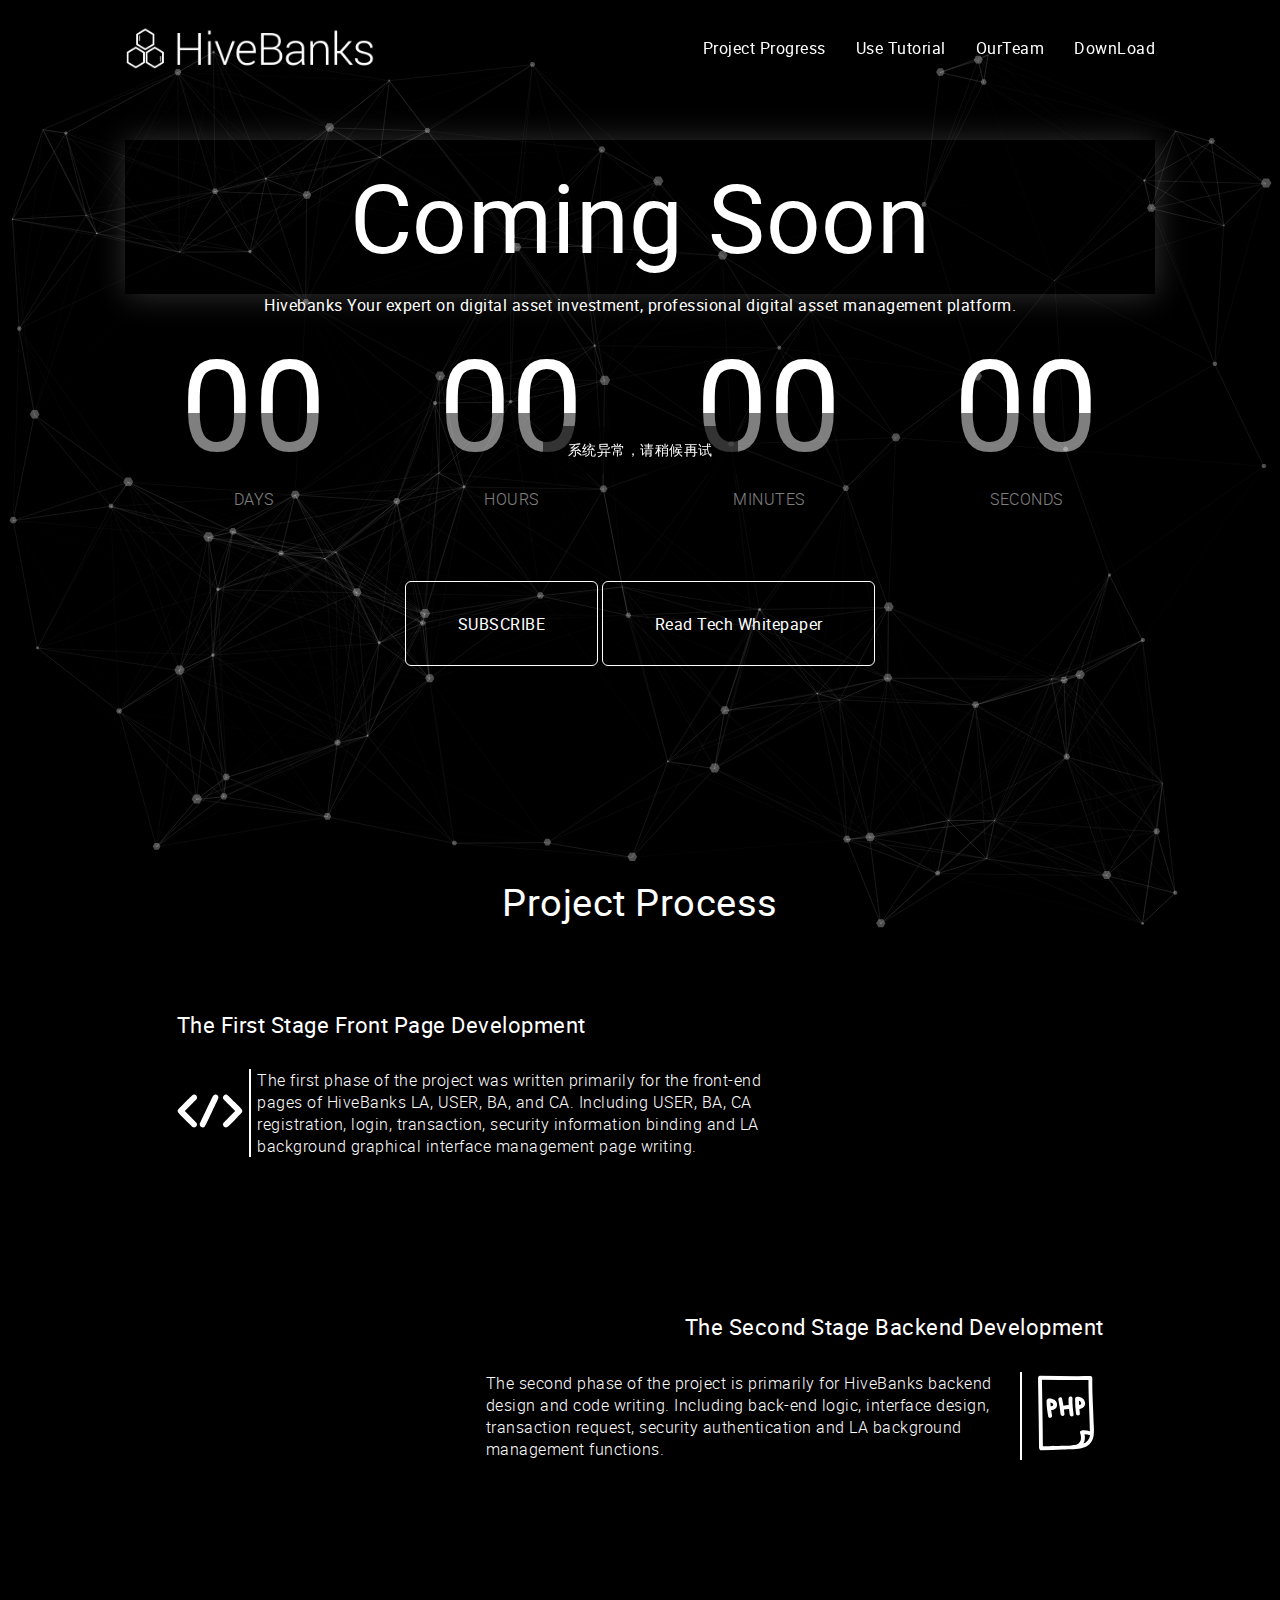
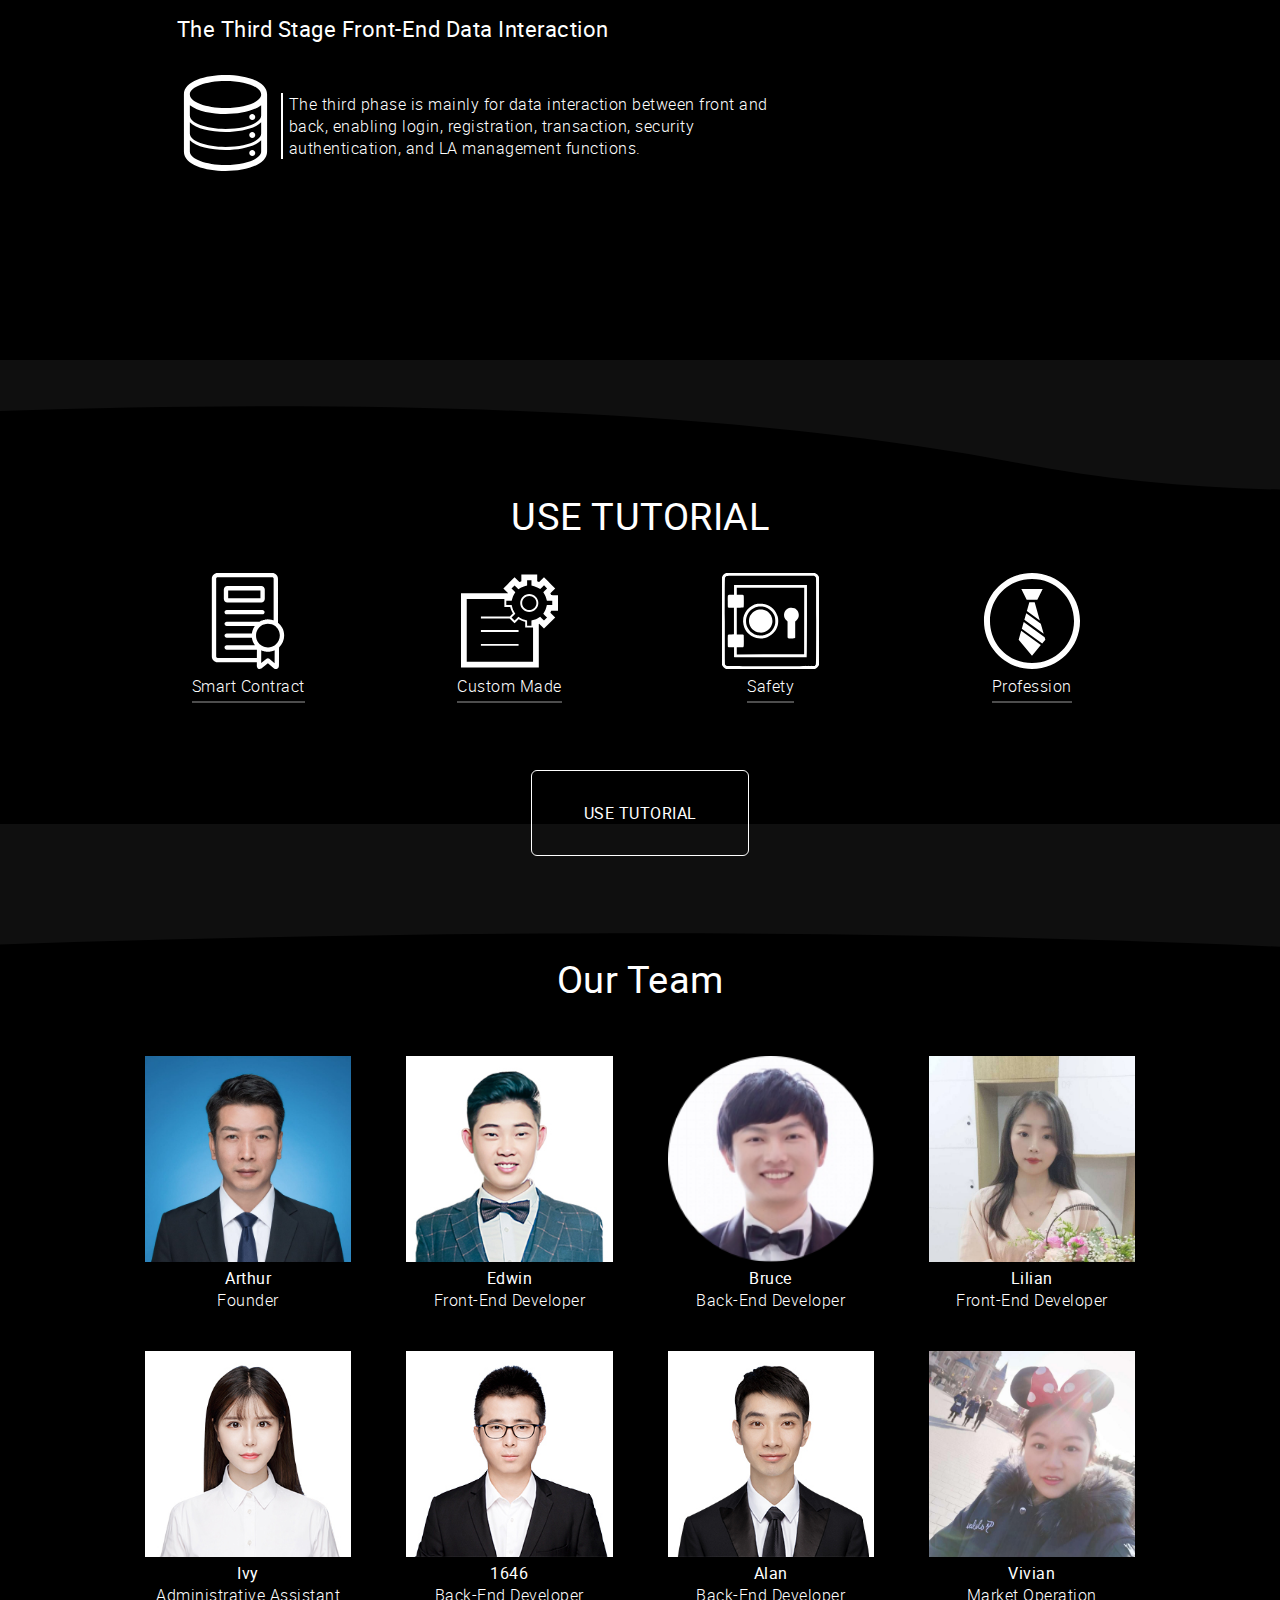
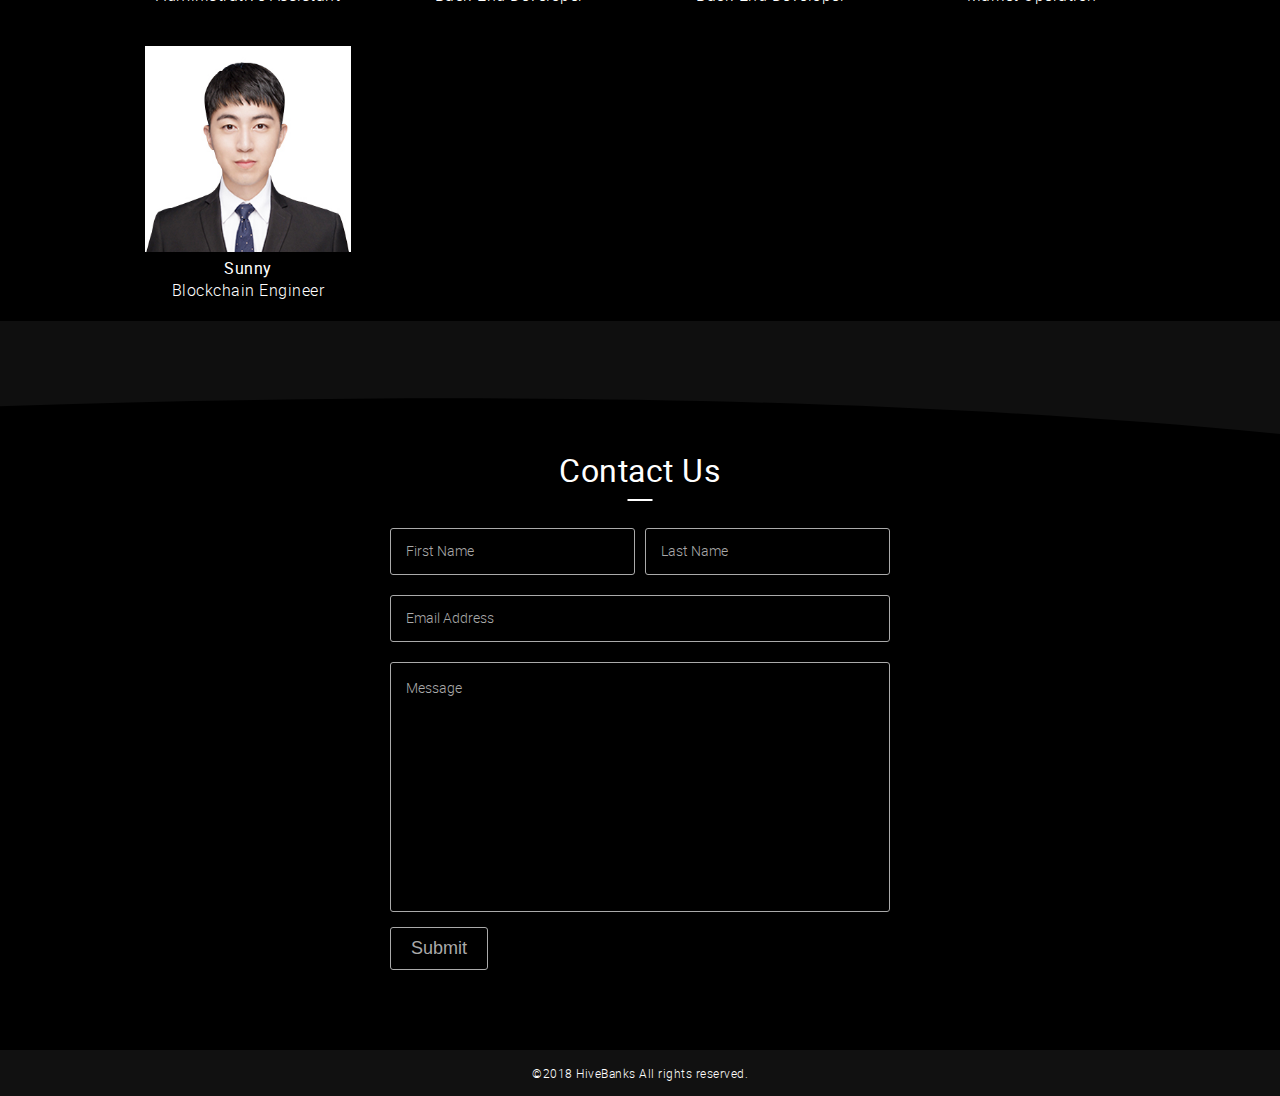
==== commit 0e2b7c9c: "hivebanksweb" ====
--- a/index.html
+++ b/index.html
@@ -162,22 +162,22 @@
     <div class="wrapper">
         <h1>USE TUTORIAL</h1>
         <div class="row">
-            <div class="column__sm--12 column__md--3 useIconBox text-center">
+            <div class="column__sm--6 column__md--3 useIconBox text-center">
                 <div class="width-40"><img src="assets/img/contract.svg" alt=""></div>
                 <br>
                 <span class="useIconText">Smart Contract</span>
             </div>
-            <div class="column__sm--12 column__md--3 useIconBox text-center">
+            <div class="column__sm--6 column__md--3 useIconBox text-center">
                 <div class="width-40"><img src="assets/img/customize.svg" alt=""></div>
                 <br>
                 <span class="useIconText">Custom Made</span>
             </div>
-            <div class="column__sm--12 column__md--3 useIconBox text-center">
+            <div class="column__sm--6 column__md--3 useIconBox text-center">
                 <div class="width-40"><img src="assets/img/safety.svg" alt=""></div>
                 <br>
                 <span class="useIconText">Safety</span>
             </div>
-            <div class="column__sm--12 column__md--3 useIconBox text-center">
+            <div class="column__sm--6 column__md--3 useIconBox text-center">
                 <div class="width-40"><img src="assets/img/profession.svg" alt=""></div>
                 <br>
                 <span class="useIconText">Profession</span>
--- a/assets/css/index.css
+++ b/assets/css/index.css
@@ -67,7 +67,7 @@
 
 .subscribeBtn {
     border: 1px solid #ffffff;
-    padding: 1% 2%;
+    padding: 3% 5%;
     border-radius: 6px;
 }
 
@@ -234,6 +234,9 @@
     }
     .useIconBox div{
         width: 20%;
+    }
+    .column__sm--6{
+        width: 50%;
     }
 }
 
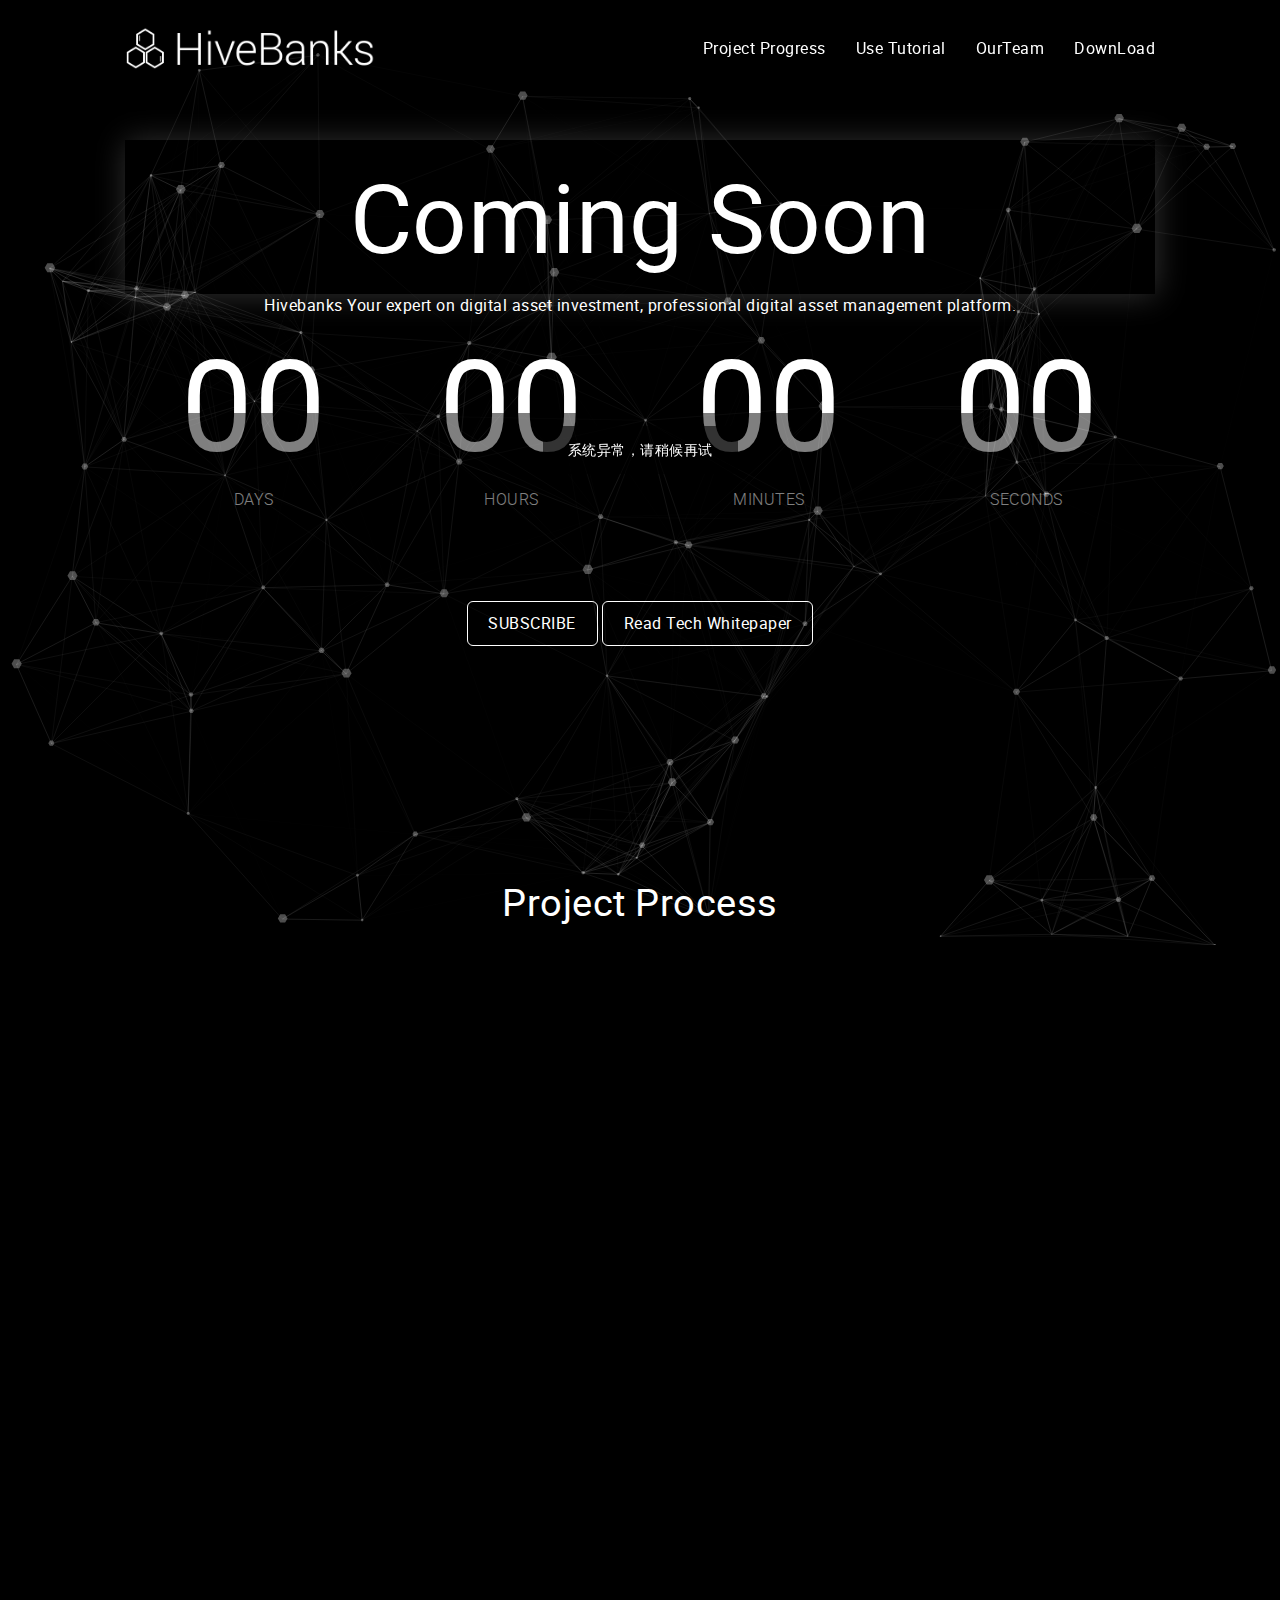
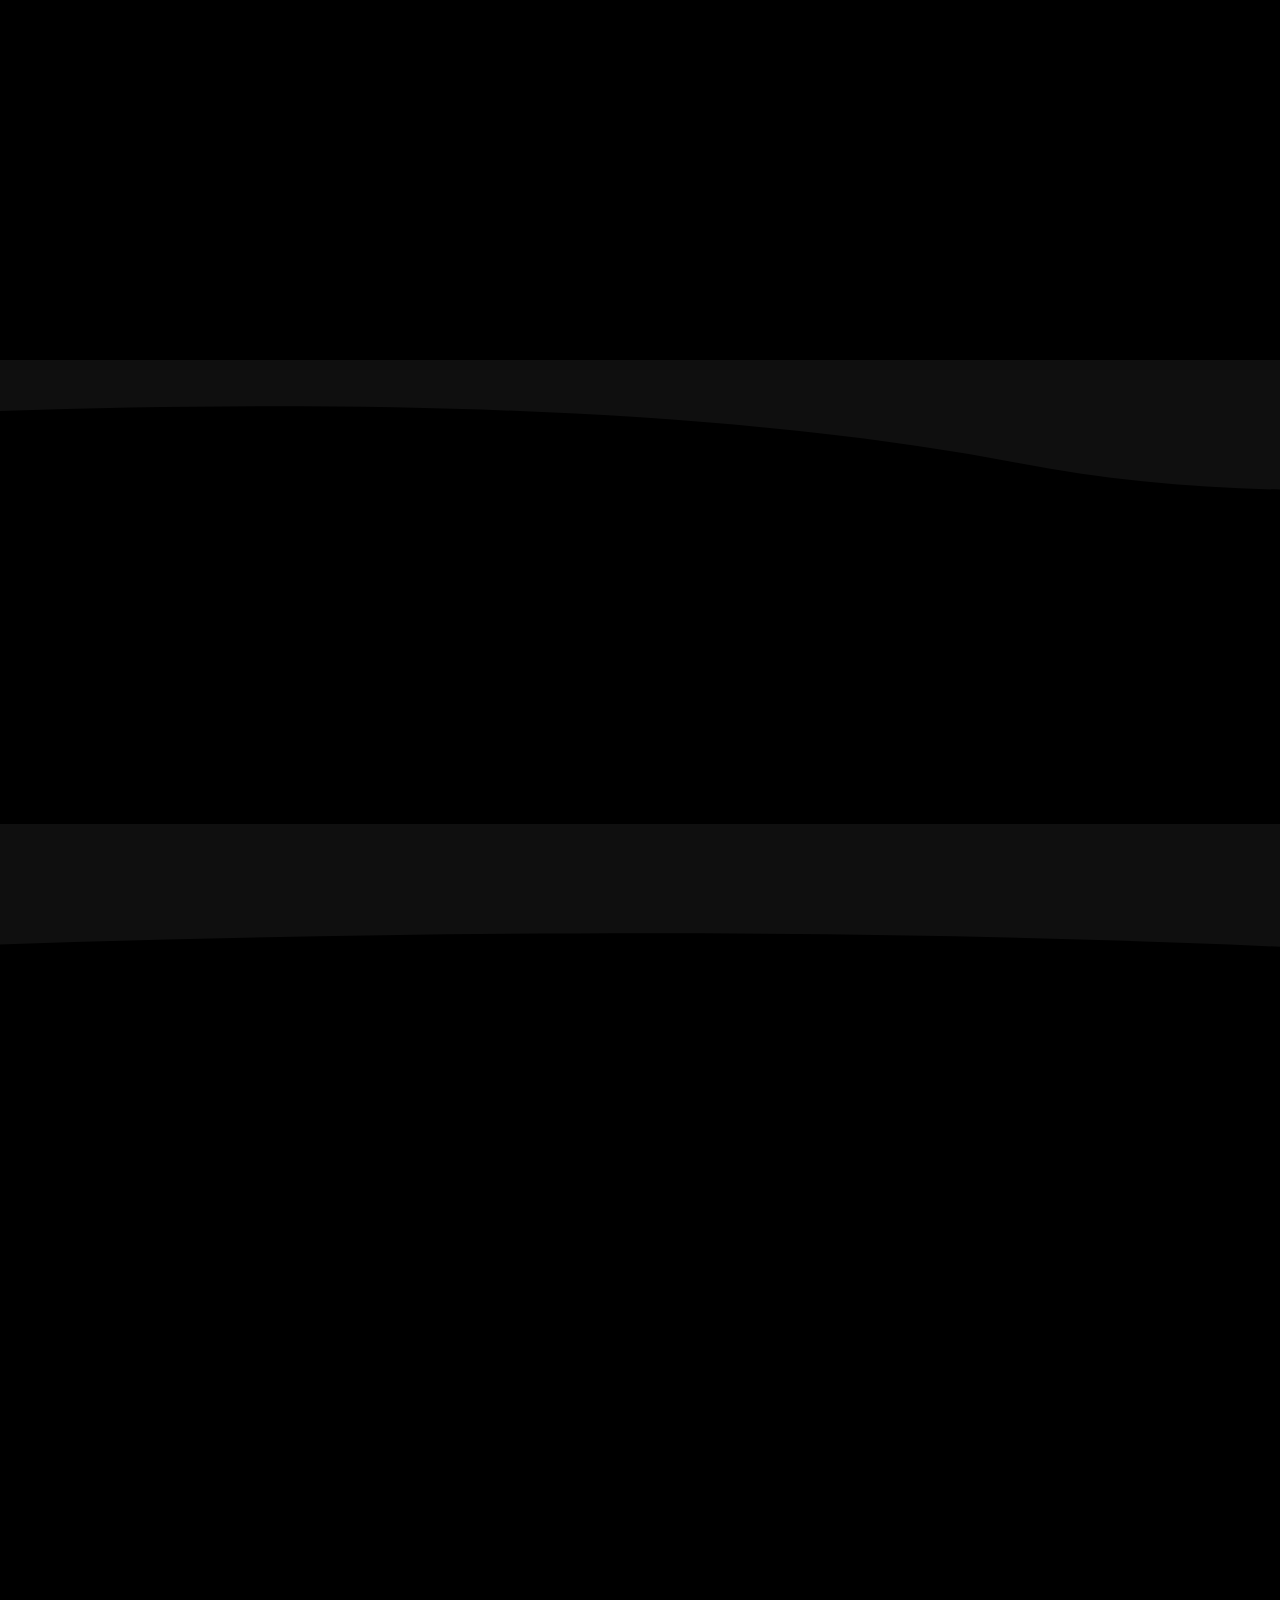
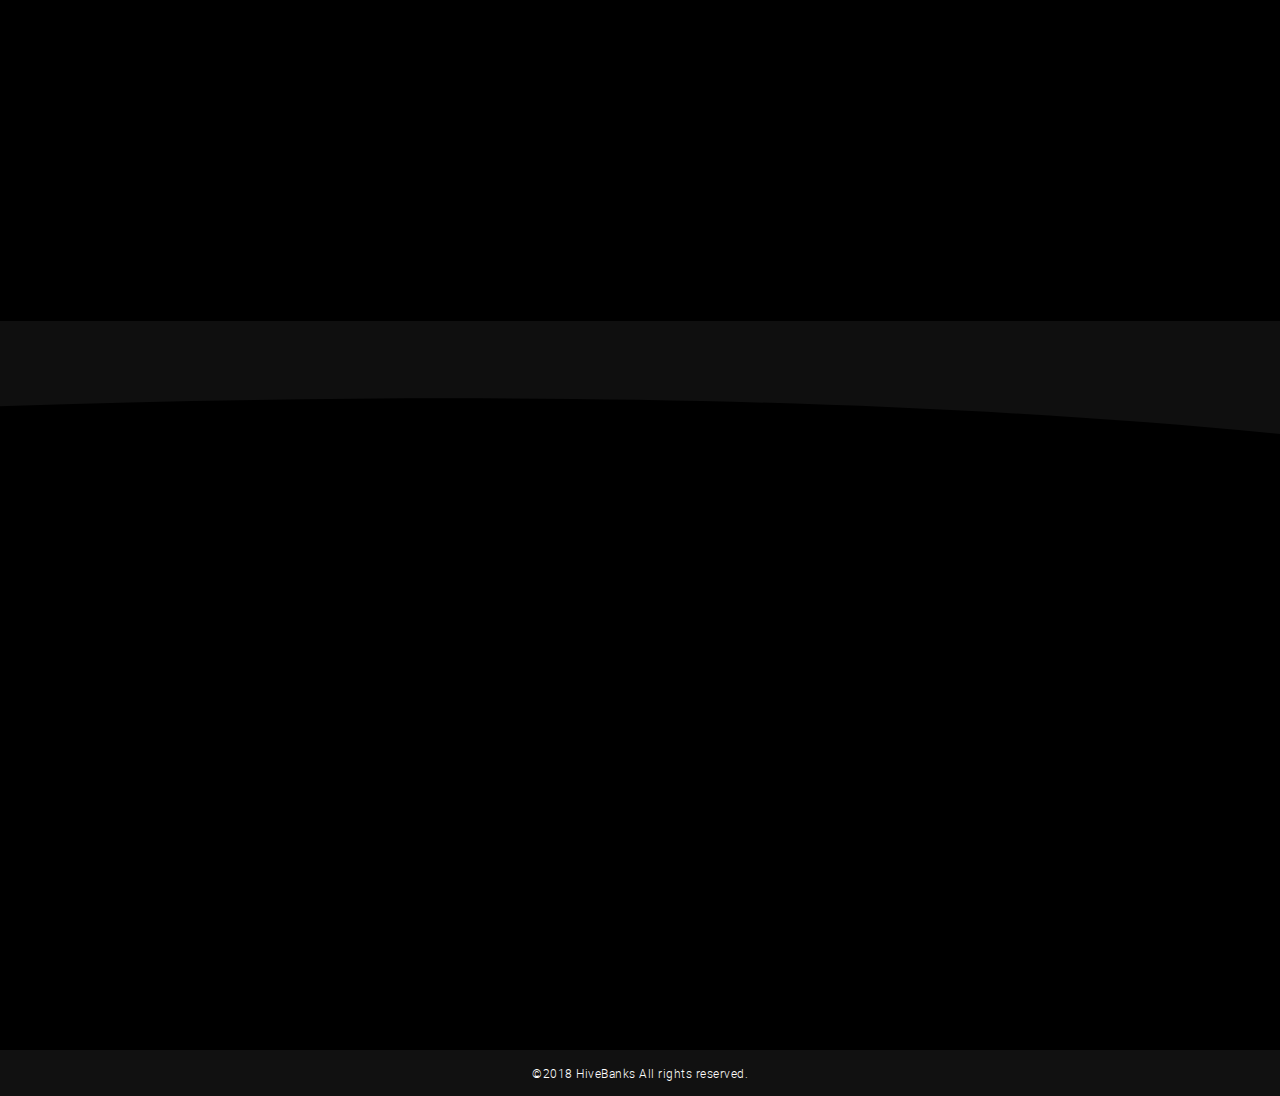
==== commit 8921e82b: "hivebanksweb" ====
--- a/index.html
+++ b/index.html
@@ -20,6 +20,7 @@
 
     <!-- CSS Includes -->
     <link href="assets/css/application.css" rel="stylesheet">
+    <link rel="stylesheet" href="assets/css/animate.css">
     <link rel="stylesheet" href="assets/css/index.css">
 
     <!-- HTML5 shim and Respond.js for legacy support -->
@@ -59,30 +60,30 @@
 
 <section class="section section--hero" id="particles-js">
     <div class="wrapper">
-        <h1 class="title">
+        <h1 class="title wow slideInLeft">
             Coming Soon<br>
         </h1>
-        <p class="text-center titleTips_p">
+        <p class="text-center titleTips_p wow rotateIn">
             <span class="titleTips">Hivebanks Your expert on digital asset investment,
                 professional digital asset management platform.</span>
         </p>
         <div class="timeBigBox">
-            <div class="timeBox">
+            <div class="timeBox wow slideInLeft">
                 <span class="time days">00</span><br>
                 <span class="timeText">DAYS</span>
                 <div class="market"></div>
             </div>
-            <div class="timeBox">
+            <div class="timeBox wow slideInLeft">
                 <span class="time hours">00</span><br>
                 <span class="timeText">HOURS</span>
                 <div class="market"></div>
             </div>
-            <div class="timeBox">
+            <div class="timeBox wow slideInRight">
                 <span class="time minutes">00</span><br>
                 <span class="timeText">MINUTES</span>
                 <div class="market"></div>
             </div>
-            <div class="timeBox">
+            <div class="timeBox wow slideInRight">
                 <span class="time seconds">00</span><br>
                 <span class="timeText">SECONDS</span>
                 <div class="market"></div>
@@ -90,8 +91,8 @@
         </div>
         <!--SUBSCRIBE-->
         <div class="btnBox text-center">
-            <a href="#contentUs" class="subscribeBtn titleTips" type="button">SUBSCRIBE</a>
-            <a href="whitePaperindex.html" class="subscribeBtn titleTips" type="button">Read Tech Whitepaper</a>
+            <a href="#contentUs" class="subscribeBtn titleTips wow slideInLeft" type="button">SUBSCRIBE</a>
+            <a href="whitePaperindex.html" class="subscribeBtn titleTips wow slideInRight" type="button">Read Tech Whitepaper</a>
         </div>
     </div>
     <canvas class="particles-js-canvas-el" width="375" height="667" style="width: 100%; height: 100%;"></canvas>
@@ -101,16 +102,16 @@
 <a id="projectProcess"></a>
 <section class="section section--role">
     <div class="wrapper">
-        <h1 class="">Project Process</h1>
+        <h1 class="wow slideInDown">Project Process</h1>
         <div class="row">
             <div class="column__md--12 column__sm--12">
                 <div class="processBox float-left stageItem">
-                    <h3 class="">The First Stage Front Page Development</h3>
+                    <h3 class="wow slideInLeft">The First Stage Front Page Development</h3>
                     <div class="flex center stageText">
-                        <div class="width-40 imgBox">
+                        <div class="width-40 imgBox wow slideInLeft">
                             <img class="width-100" src="assets/img/html.svg" alt="">
                         </div>
-                        <div class="stageInnerText">
+                        <div class="stageInnerText wow slideInRight">
                             <p>The first phase of the project was written primarily for the front-end pages of
                                 HiveBanks
                                 LA, USER, BA, and CA. Including USER, BA, CA registration, login, transaction,
@@ -123,15 +124,15 @@
             </div>
             <div class="column__md--12 column__sm--12 float-right">
                 <div class="processBox float-right stageItem">
-                    <h3 class="text-right">The Second Stage Backend Development</h3>
-                    <div class="flex center stageText">
+                    <h3 class="text-right wow slideInLeft">The Second Stage Backend Development</h3>
+                    <div class="flex center stageText wow slideInRight">
                         <div class="stageInnerText">
                             <p>The second phase of the project is primarily for HiveBanks
                                 backend design and code writing. Including back-end logic,
                                 interface design, transaction request, security authentication
                                 and LA background management functions.</p>
                         </div>
-                        <div class="width-40 imgBox">
+                        <div class="width-40 imgBox wow slideInLeft">
                             <img class="width-100" src="assets/img/php.svg" alt="">
                         </div>
                     </div>
@@ -139,12 +140,12 @@
             </div>
             <div class="column__md--12 column__sm--12 float-left">
                 <div class="stageItem process">
-                    <h3 class="">The Third Stage Front-End Data Interaction</h3>
+                    <h3 class="wow slideInRight">The Third Stage Front-End Data Interaction</h3>
                     <div class="flex center stageText">
-                        <div class="width-40 imgBox">
+                        <div class="width-40 imgBox wow slideInLeft">
                             <img class="width-100" src="assets/img/data.svg" alt="">
                         </div>
-                        <div class="stageInnerText">
+                        <div class="stageInnerText wow slideInRight">
                             <p>The third phase is mainly for data interaction between front and back,
                                 enabling login, registration, transaction, security authentication, and
                                 LA management functions.</p>
@@ -160,30 +161,31 @@
 <a id="useTutorial"></a>
 <section class="footer section--top100 section--curveTop">
     <div class="wrapper">
-        <h1>USE TUTORIAL</h1>
+        <h1 class="wow slideInDown">USE TUTORIAL</h1>
         <div class="row">
             <div class="column__sm--6 column__md--3 useIconBox text-center">
-                <div class="width-40"><img src="assets/img/contract.svg" alt=""></div>
+                <div class="width-40 wow slideInRight"><img src="assets/img/contract.svg" alt=""></div>
                 <br>
-                <span class="useIconText">Smart Contract</span>
+                <span class="useIconText wow slideInLeft">Smart Contract</span>
             </div>
             <div class="column__sm--6 column__md--3 useIconBox text-center">
-                <div class="width-40"><img src="assets/img/customize.svg" alt=""></div>
+                <div class="width-40 wow slideInRight"><img src="assets/img/customize.svg" alt=""></div>
                 <br>
-                <span class="useIconText">Custom Made</span>
+                <span class="useIconText wow slideInLeft">Custom Made</span>
             </div>
             <div class="column__sm--6 column__md--3 useIconBox text-center">
-                <div class="width-40"><img src="assets/img/safety.svg" alt=""></div>
+                <div class="width-40 wow slideInRight"><img src="assets/img/safety.svg" alt=""></div>
                 <br>
-                <span class="useIconText">Safety</span>
+                <span class="useIconText wow slideInLeft">Safety</span>
             </div>
             <div class="column__sm--6 column__md--3 useIconBox text-center">
-                <div class="width-40"><img src="assets/img/profession.svg" alt=""></div>
+                <div class="width-40 wow slideInRight"><img src="assets/img/profession.svg" alt=""></div>
                 <br>
-                <span class="useIconText">Profession</span>
-            </div>
-            <div class="column__sm--12 column__md--12 text-center useTutorialBtn_col">
+                <span class="useIconText wow slideInLeft">Profession</span>
+            </div>
+            <div class="column__sm--12 column__md--12 text-center useTutorialBtn_col wow slideOutUp">
                 <a href="http://hb.fnying.com" class="titleTips subscribeBtn useTutorialBtn">USE TUTORIAL</a>
+                <a href="http://hb.fnying.com" class="titleTips subscribeBtn useTutorialBtn">DownLoad</a>
             </div>
         </div>
     </div>
@@ -193,9 +195,9 @@
 <a id="ourTeam"></a>
 <section class="section--top100 section--curveTop">
     <div class="wrapper">
-        <h1>Our Team</h1>
+        <h1 class="wow slideInDown">Our Team</h1>
         <div class="row">
-            <div class="column__md--3 column__sm--12">
+            <div class="column__md--3 column__sm--12 wow slideInLeft">
                 <div class="rotateBox">
                     <div class="rotateBefore">
                         <div class="text-center">
@@ -216,7 +218,7 @@
                     </div>
                 </div>
             </div>
-            <div class="column__md--3 column__sm--12">
+            <div class="column__md--3 column__sm--12 wow slideInRight">
                 <div class="rotateBox">
                     <div class="rotateBefore">
                         <div class="text-center">
@@ -233,7 +235,7 @@
                     </div>
                 </div>
             </div>
-            <div class="column__md--3 column__sm--12">
+            <div class="column__md--3 column__sm--12 wow slideInLeft">
                 <div class="rotateBox">
                     <div class="rotateBefore">
                         <div class="text-center">
@@ -250,7 +252,7 @@
                     </div>
                 </div>
             </div>
-            <div class="column__md--3 column__sm--12">
+            <div class="column__md--3 column__sm--12 wow slideInRight">
                 <div class="rotateBox">
                     <div class="rotateBefore">
                         <div class="text-center">
@@ -267,7 +269,7 @@
                     </div>
                 </div>
             </div>
-            <div class="column__md--3 column__sm--12">
+            <div class="column__md--3 column__sm--12 wow slideInLeft">
                 <div class="rotateBox">
                     <div class="rotateBefore">
                         <div class="text-center">
@@ -284,7 +286,7 @@
                     </div>
                 </div>
             </div>
-            <div class="column__md--3 column__sm--12">
+            <div class="column__md--3 column__sm--12 wow slideInRight">
                 <div class="rotateBox">
                     <div class="rotateBefore">
                         <div class="text-center">
@@ -300,7 +302,7 @@
                     </div>
                 </div>
             </div>
-            <div class="column__md--3 column__sm--12">
+            <div class="column__md--3 column__sm--12 wow slideInLeft">
                 <div class="rotateBox">
                     <div class="rotateBefore">
                         <div class="text-center">
@@ -317,7 +319,7 @@
                     </div>
                 </div>
             </div>
-            <div class="column__md--3 column__sm--12">
+            <div class="column__md--3 column__sm--12 wow slideInRight">
                 <div class="rotateBox">
                     <div class="rotateBefore">
                         <div class="text-center">
@@ -334,7 +336,7 @@
                     </div>
                 </div>
             </div>
-            <div class="column__md--3 column__sm--12">
+            <div class="column__md--3 column__sm--12 wow slideInLeft">
                 <div class="rotateBox">
                     <div class="rotateBefore">
                         <div class="text-center">
@@ -360,26 +362,26 @@
 <footer class="footer section--top100 section--curveTop">
     <div class="wrapper">
         <div class="form contact-form">
-            <h2 class="section-header">Contact Us</h2>
+            <h2 class="section-header wow slideInRight">Contact Us</h2>
             <div class="form-group">
-                <div class="form-item">
+                <div class="form-item wow slideInRight">
                     <input type="text" name="firstname" placeholder="First Name">
                 </div>
-                <div class="form-item">
+                <div class="form-item wow slideInLeft">
                     <input type="text" name="lastname" placeholder="Last Name">
                 </div>
             </div>
             <div class="form-group">
-                <div class="form-item">
+                <div class="form-item wow slideInLeft">
                     <input type="email" name="email" placeholder="Email Address">
                 </div>
             </div>
             <div class="form-group">
-                <div class="form-item">
+                <div class="form-item wow slideInRight">
                     <textarea name="message" placeholder="Message"></textarea>
                 </div>
             </div>
-            <input type="submit" value="Submit" class="button">
+            <input type="submit" value="Submit" class="button wow slideInRight">
         </div>
     </div>
 
@@ -393,6 +395,7 @@
 <!--<script src="assets/js/cnt.js"></script>-->
 <!-- Essential JS Includes -->
 <script src="assets/js/jquery-3.3.1.min.js"></script>
+<script src="assets/js/wow.min.js"></script>
 <script src="assets/js/application.js"></script>
 <script src="assets/js/particles.min.js"></script>
 <script src="assets/js/particles.js"></script>
@@ -400,6 +403,9 @@
 <script src="assets/js/common.js"></script>
 <script src="assets/js/ContactUs.js"></script>
 <script src="assets/js/index.js"></script>
+<script>
+    new WOW().init();
+</script>
 
 </body>
 </html>--- a/assets/css/index.css
+++ b/assets/css/index.css
@@ -67,7 +67,7 @@
 
 .subscribeBtn {
     border: 1px solid #ffffff;
-    padding: 3% 5%;
+    padding: 1% 2%;
     border-radius: 6px;
 }
 
@@ -123,6 +123,9 @@
         display: flex;
         align-items: center;
         justify-content: space-around;
+    }
+    .subscribeBtn{
+        padding: 3% 5%;
     }
 }
 
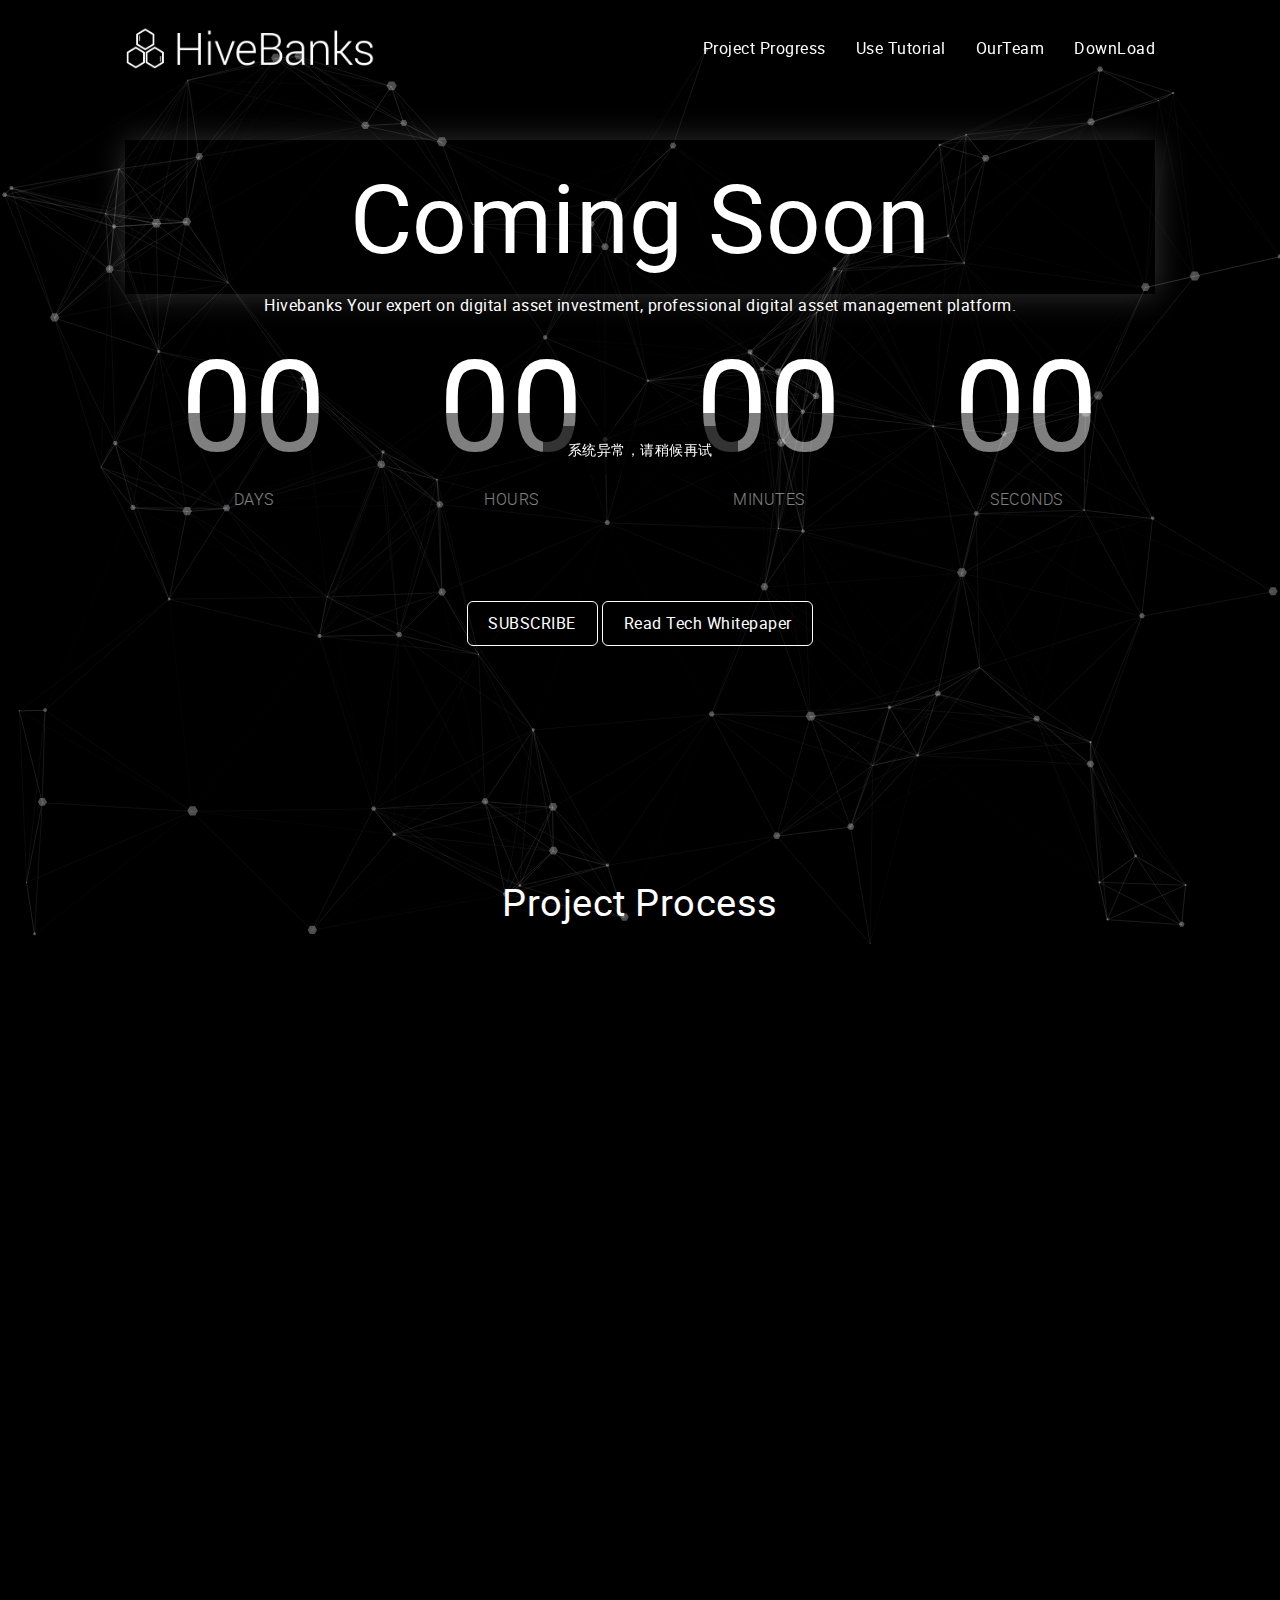
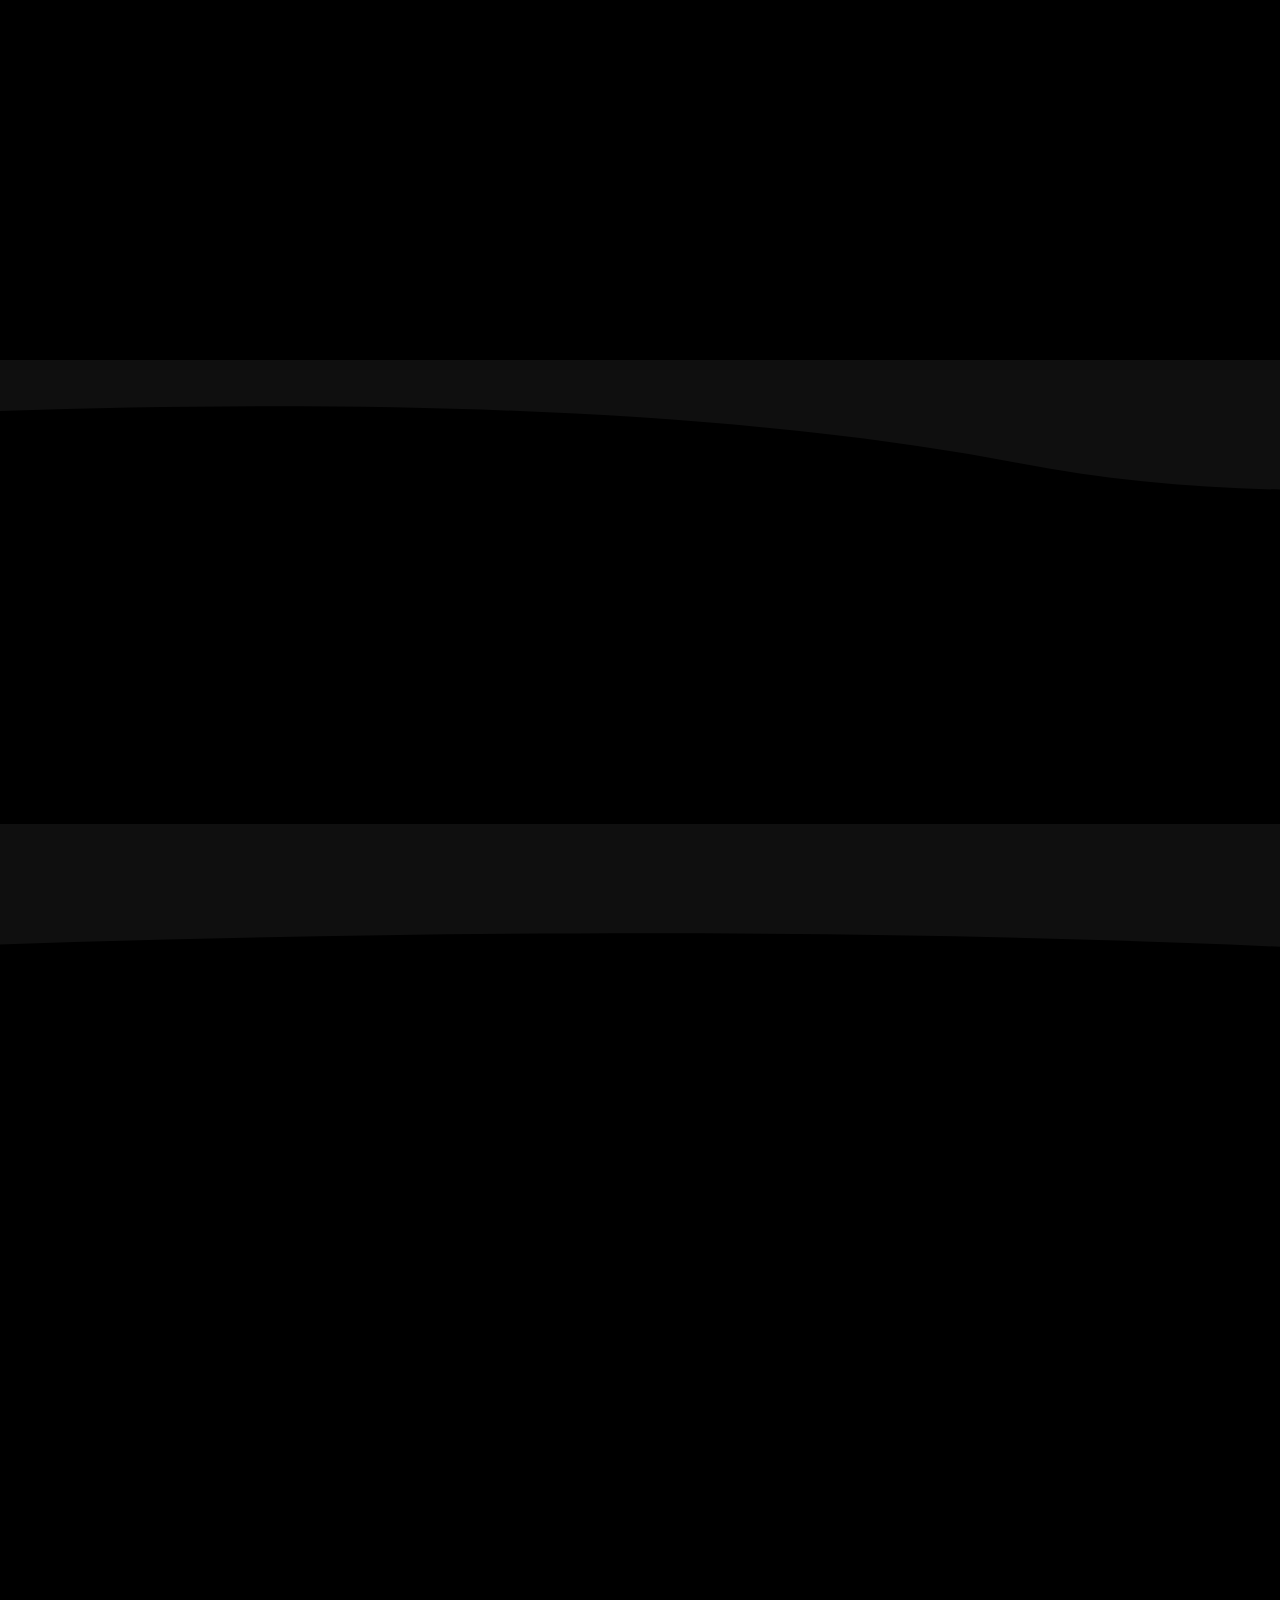
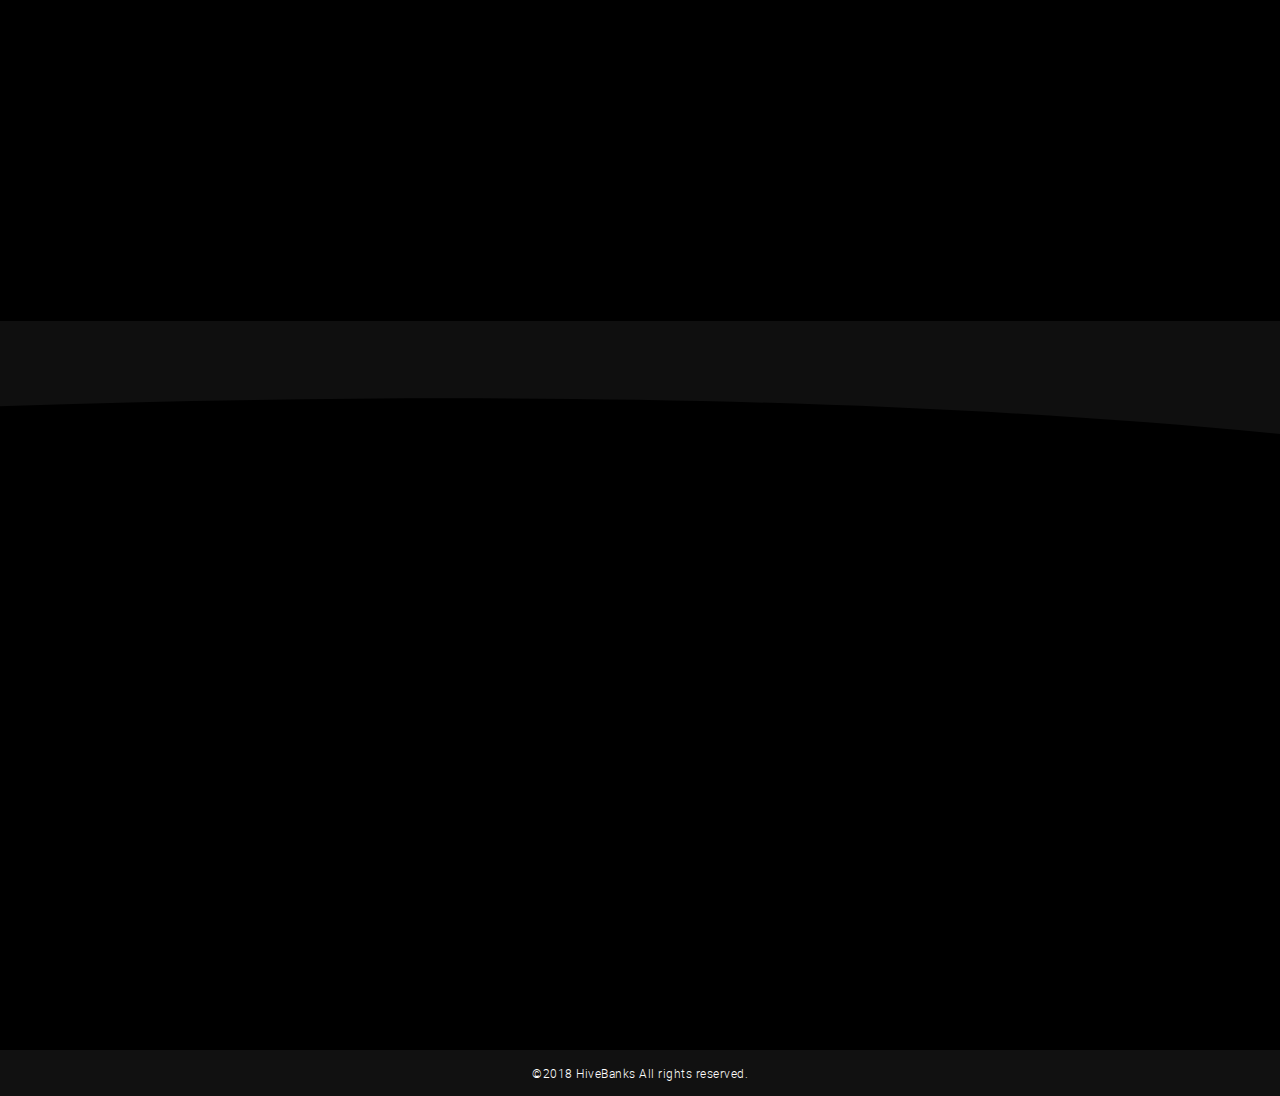
==== commit ef2830c2: "hivebanksweb" ====
--- a/index.html
+++ b/index.html
@@ -46,7 +46,7 @@
                 <li><a href="#projectProcess">Project Progress</a></li>
                 <li><a href="#useTutorial">Use Tutorial</a></li>
                 <li><a href="#ourTeam">OurTeam</a></li>
-                <li><a href="javascript:;">DownLoad</a></li>
+                <li><a href="#download">DownLoad</a></li>
             </ul>
         </div>
         <!-- Hamburger Menu -->
@@ -185,6 +185,7 @@
             </div>
             <div class="column__sm--12 column__md--12 text-center useTutorialBtn_col wow slideOutUp">
                 <a href="http://hb.fnying.com" class="titleTips subscribeBtn useTutorialBtn">USE TUTORIAL</a>
+                <a id="download"></a>
                 <a href="http://hb.fnying.com" class="titleTips subscribeBtn useTutorialBtn">DownLoad</a>
             </div>
         </div>
@@ -215,6 +216,8 @@
                         <p>Founder of original lexiang bitcoin.</p>
                         <p>Former safety project manager at nomura securities in Japan.</p>
                         <p>Founded the Chinese programmer alliance.</p>
+                        <p>Korea national institute of technology certification taekwondo black belt II.</p>
+                        <p>Members of Mensa.</p>
                     </div>
                 </div>
             </div>
@@ -356,6 +359,14 @@
         </div>
     </div>
 </section>
+
+<!--download-->
+<!--<a id="download"></a>-->
+<!--<section class="footer section&#45;&#45;top100 section&#45;&#45;curveTop">-->
+    <!--<div class="wrapper">-->
+        <!--<a href="http://hb.fnying.com" class="titleTips subscribeBtn useTutorialBtn">Download</a>-->
+    <!--</div>-->
+<!--</section>-->
 
 <!-- Footer -->
 <a id="contentUs"></a>
--- a/assets/css/index.css
+++ b/assets/css/index.css
@@ -314,6 +314,7 @@
     padding: 20px;
     font-size: 14px;
     line-height: 1.5;
+    overflow: auto;
 }
 .rotateBox .rotateBefore{
     transition-duration: 0.5s;
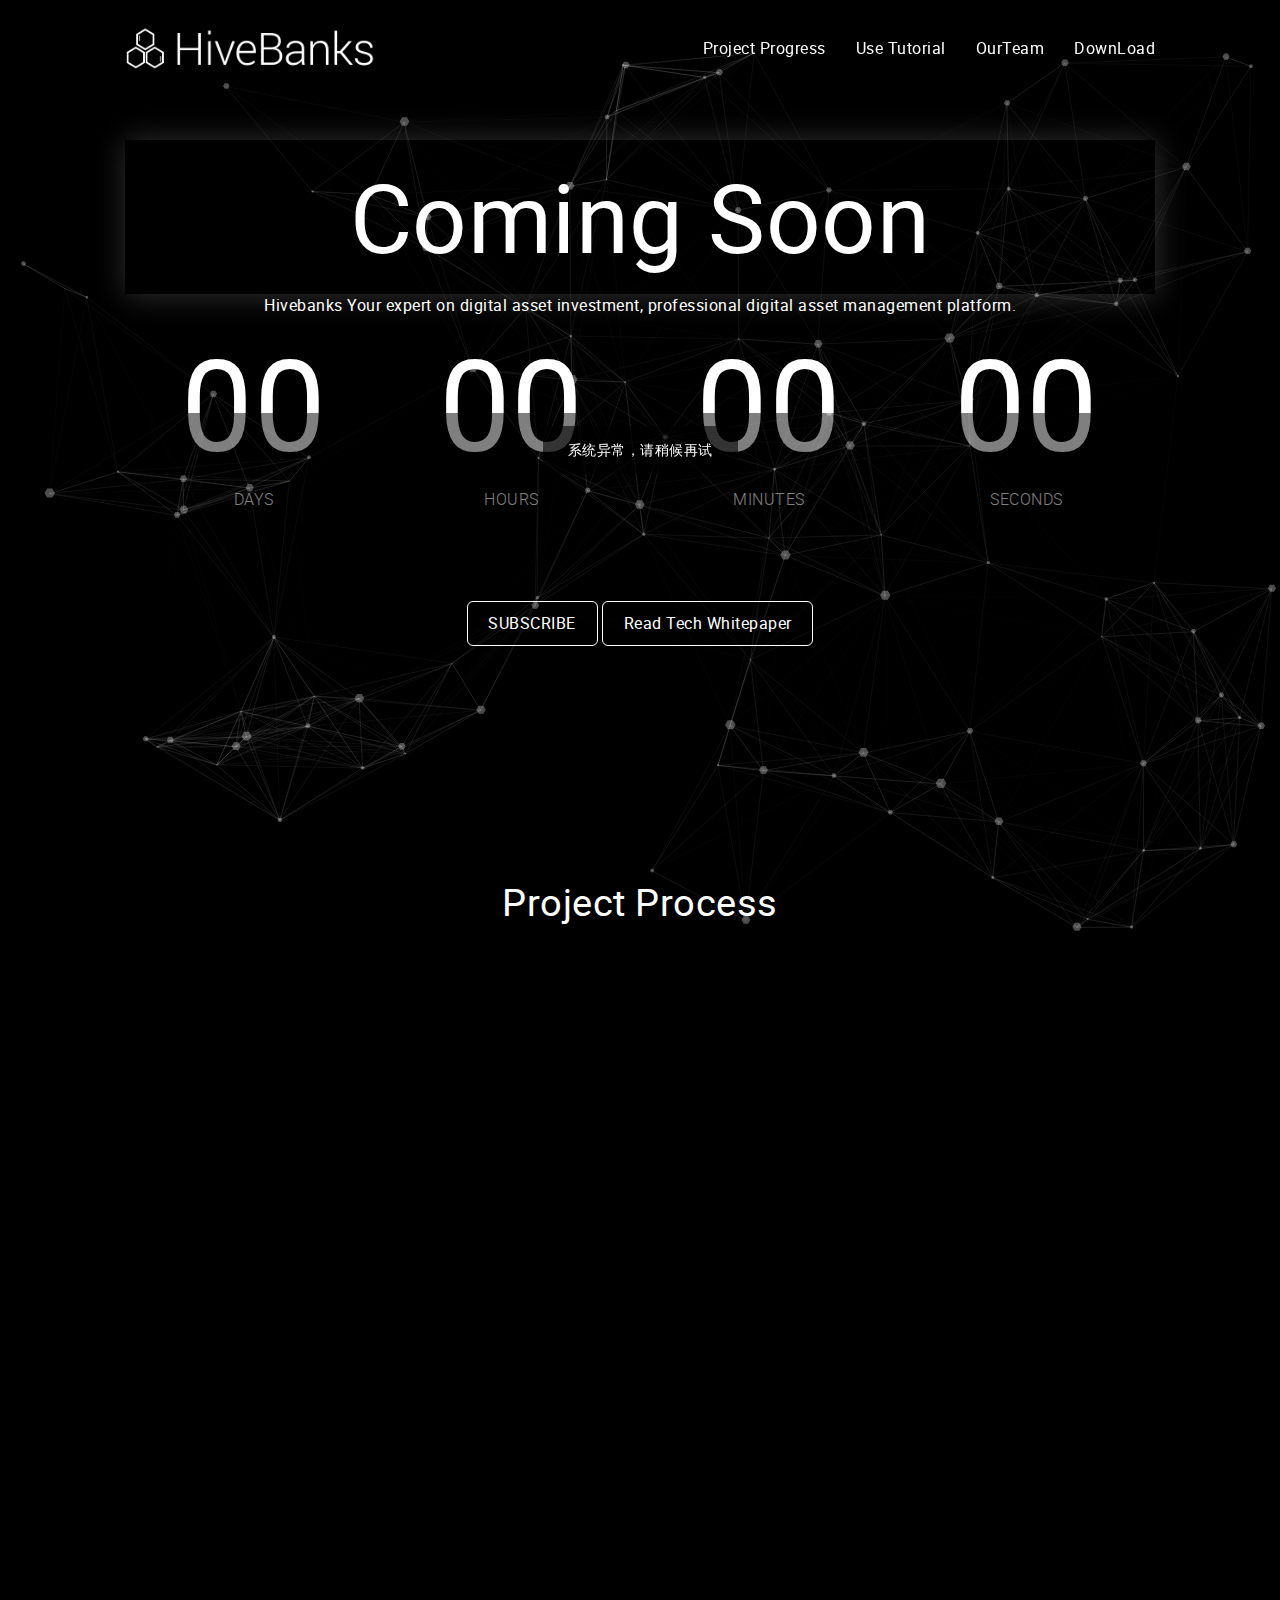
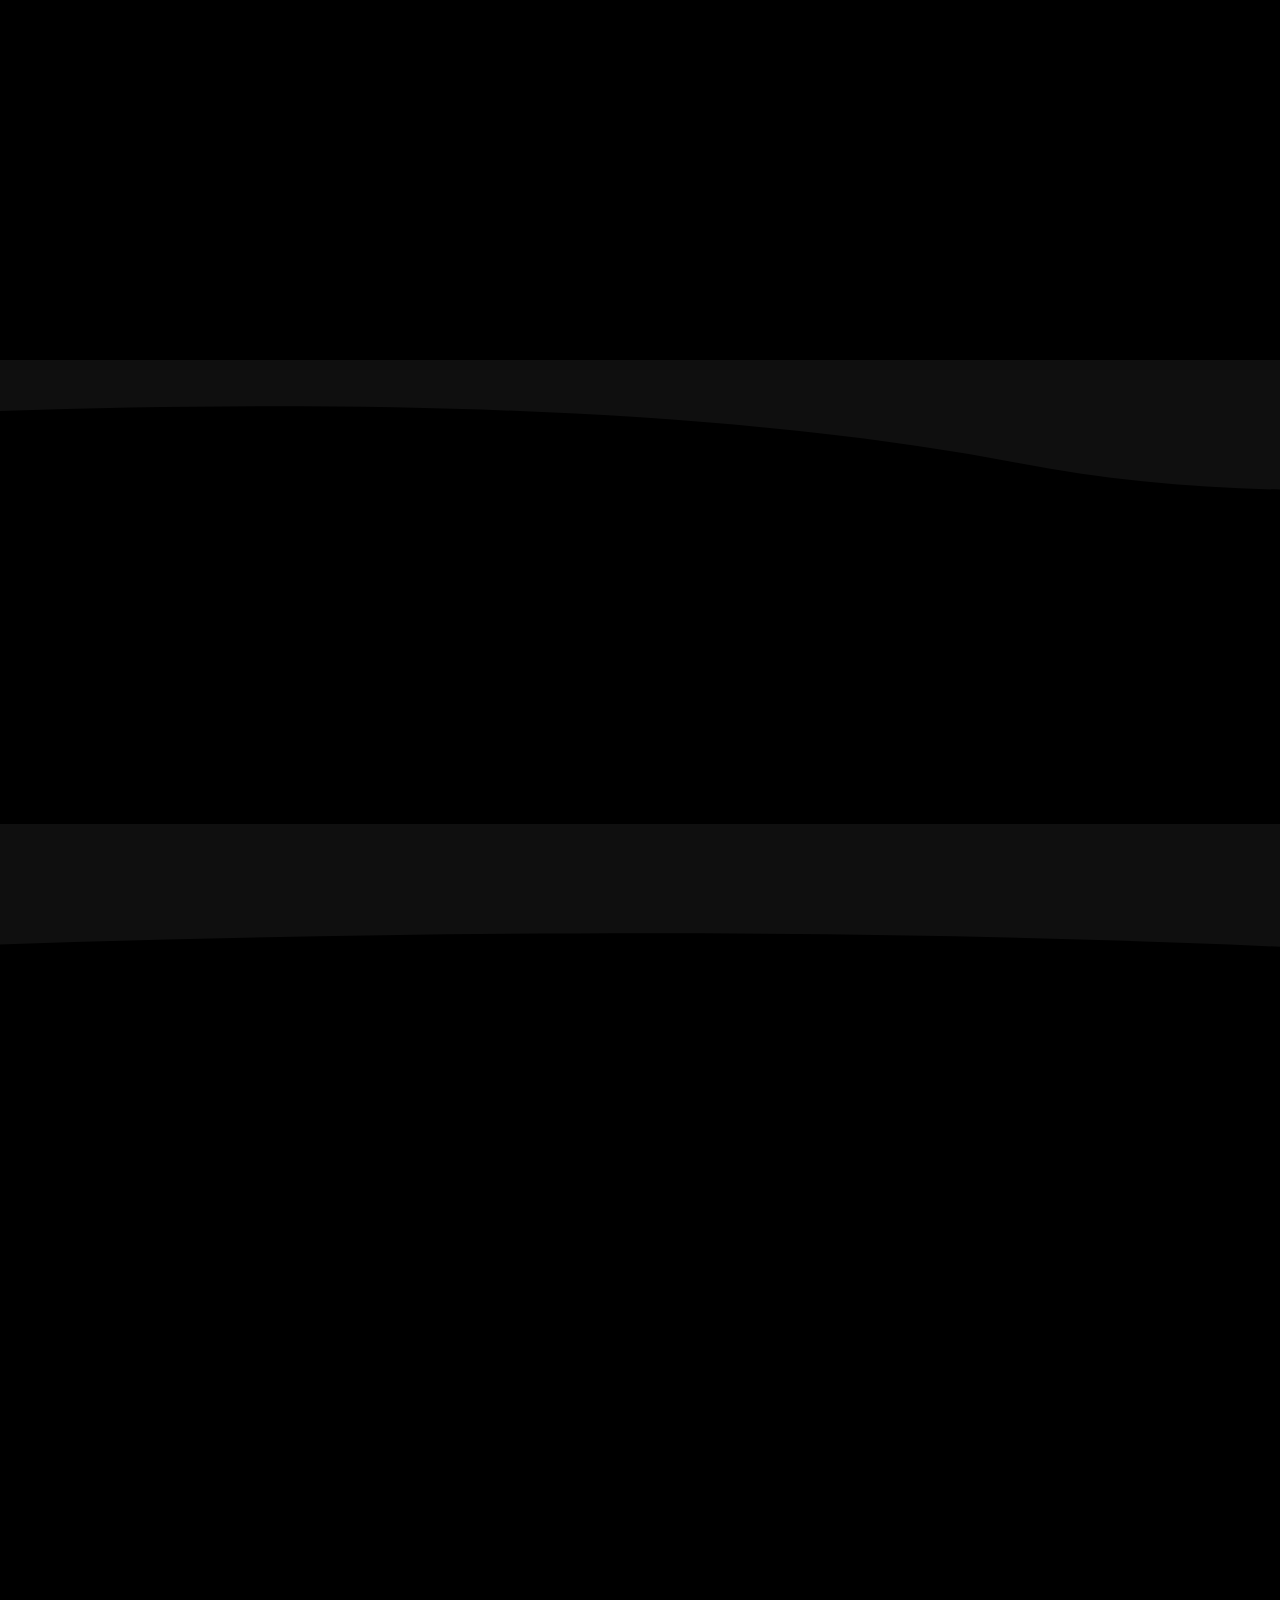
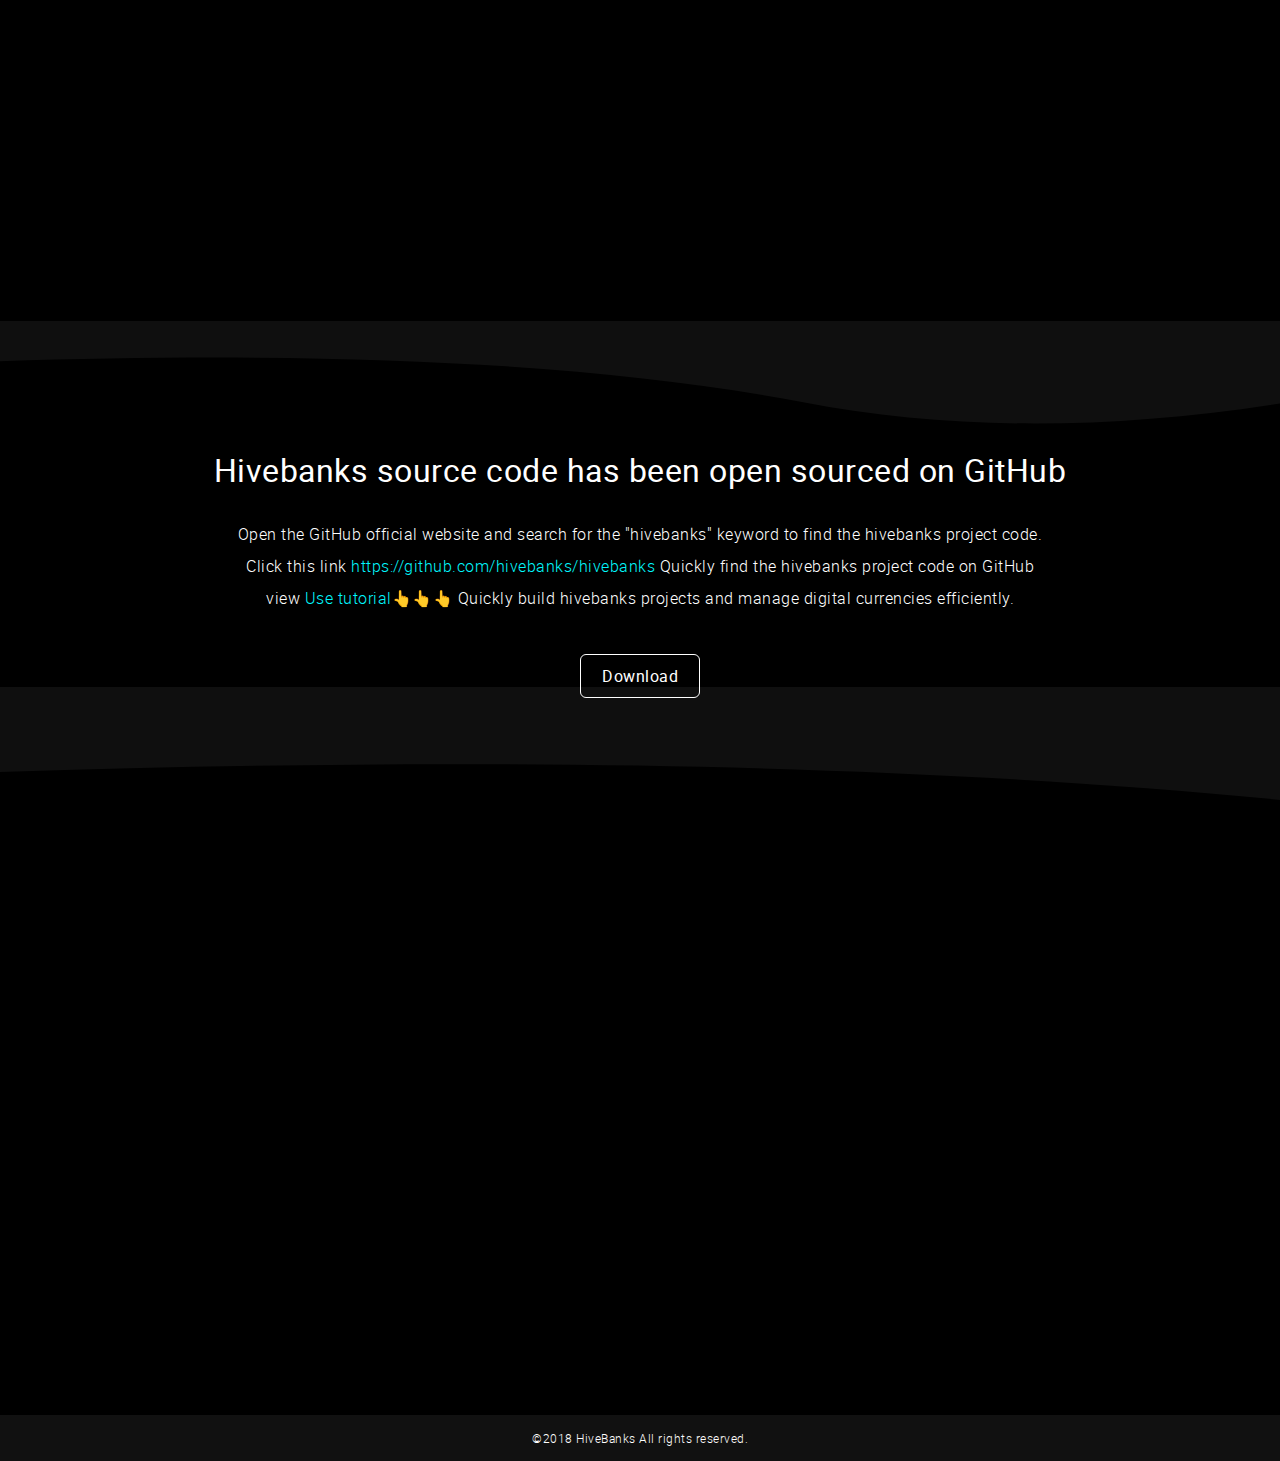
==== commit db0e646a: "hivebanksweb" ====
--- a/index.html
+++ b/index.html
@@ -185,8 +185,8 @@
             </div>
             <div class="column__sm--12 column__md--12 text-center useTutorialBtn_col wow slideOutUp">
                 <a href="http://hb.fnying.com" class="titleTips subscribeBtn useTutorialBtn">USE TUTORIAL</a>
-                <a id="download"></a>
-                <a href="http://hb.fnying.com" class="titleTips subscribeBtn useTutorialBtn">DownLoad</a>
+                <!--<a id="download"></a>-->
+                <!--<a href="https://github.com/hivebanks/hivebanks" class="titleTips subscribeBtn useTutorialBtn">DownLoad</a>-->
             </div>
         </div>
     </div>
@@ -281,7 +281,7 @@
                         <div class="rotate_name margin-top-10">
                             Ivy
                         </div>
-                        <p class="text-center margin-top-10">Administrative Assistant</p>
+                        <p class="text-center margin-top-10">Administrative <span class="assistant">Assistant</span></p>
                     </div>
                     <div class="rotateBack">
                         <p>Graduated from Shanghai foreign studies university xianda school of economics and humanities, majoring in accounting.</p>
@@ -361,12 +361,33 @@
 </section>
 
 <!--download-->
-<!--<a id="download"></a>-->
-<!--<section class="footer section&#45;&#45;top100 section&#45;&#45;curveTop">-->
-    <!--<div class="wrapper">-->
-        <!--<a href="http://hb.fnying.com" class="titleTips subscribeBtn useTutorialBtn">Download</a>-->
-    <!--</div>-->
-<!--</section>-->
+<a id="download"></a>
+<section class="footer section--top100 section--curveTop">
+    <div class="wrapper text-center">
+        <h2>Hivebanks source code has been open sourced on GitHub</h2>
+        <div class="row">
+            <div class="column__sm--12 column__md--12">
+                <div class="downloadTextBox">
+                    <p>Open the GitHub official website and search for the "hivebanks" keyword to find the hivebanks project code.</p>
+                    <p>
+                        Click this link
+                        <a href="https://github.com/hivebanks/hivebanks" class="useTutorialLink">https://github.com/hivebanks/hivebanks</a>
+                        Quickly find the hivebanks project code on GitHub
+                    </p>
+                    <p>
+                        view
+                        <a href="https://github.com/hivebanks/hivebanks" class="useTutorialLink">Use tutorial</a>👆👆👆
+                        Quickly build hivebanks projects and manage digital currencies efficiently.
+                    </p>
+                </div>
+                <div class="downloadBtnBox">
+                    <a href="https://github.com/hivebanks/hivebanks" class="titleTips subscribeBtn useTutorialBtn">Download</a>
+                </div>
+            </div>
+
+        </div>
+    </div>
+</section>
 
 <!-- Footer -->
 <a id="contentUs"></a>
--- a/assets/css/index.css
+++ b/assets/css/index.css
@@ -72,7 +72,7 @@
 }
 
 .subscribeBtn:hover {
-
+    background: #ffffff;
     color: #000000;
     animation: btnBgColor .5s linear forwards;
 }
@@ -124,7 +124,8 @@
         align-items: center;
         justify-content: space-around;
     }
-    .subscribeBtn{
+
+    .subscribeBtn {
         padding: 3% 5%;
     }
 }
@@ -214,31 +215,38 @@
 .float-right .imgBox {
     padding-left: 1%;
 }
+
 @media only screen and (max-width: 768px) and (min-width: 320px) {
-    .stageItem{
+    .stageItem {
         width: 100%;
     }
-    .stageText{
+
+    .stageText {
         display: block;
         text-align: center;
     }
-    .imgBox{
+
+    .imgBox {
         width: 20%;
         display: inline-block;
     }
-    .stageInnerText{
+
+    .stageInnerText {
         text-align: center;
         font-size: 14px;
-        border: unset!important;
+        border: unset !important;
         padding: 0;
     }
-    .useIconBox{
+
+    .useIconBox {
         margin-bottom: 10%;
     }
-    .useIconBox div{
+
+    .useIconBox div {
         width: 20%;
     }
-    .column__sm--6{
+
+    .column__sm--6 {
         width: 50%;
     }
 }
@@ -291,17 +299,21 @@
     border-radius: 5px;
     transition-duration: 0.3s;
 }
-.rotateBox:hover{
+
+.rotateBox:hover {
     border: 1px solid #ffffff;
     transform: scale(1.05);
     cursor: pointer;
 }
-.rotateBefore{
+
+.rotateBefore {
     text-align: center;
 }
-.rotate_name{
+
+.rotate_name {
     font-weight: 400;
 }
+
 .rotateBack {
     background: #3b3e48;
     position: absolute;
@@ -316,10 +328,12 @@
     line-height: 1.5;
     overflow: auto;
 }
-.rotateBox .rotateBefore{
+
+.rotateBox .rotateBefore {
     transition-duration: 0.5s;
 }
-.rotateBox:hover .rotateBefore{
+
+.rotateBox:hover .rotateBefore {
     animation: rotateBeforeAnimation 0.5s linear both;
 }
 
@@ -337,9 +351,11 @@
         opacity: 0.5;
     }
 }
-.rotateBox:hover .rotateBack{
+
+.rotateBox:hover .rotateBack {
     animation: rotateBackBox 0.5s linear both;
 }
+
 @keyframes rotateBackBox {
     0% {
         transform: rotateY(-180deg);
@@ -353,4 +369,42 @@
         transform: rotateY(0deg);
         opacity: 1;
     }
+}
+@media only screen and (max-width: 768px) and (min-width: 320px) {
+    .rotateBox{
+        display: flex;
+        align-items: center;
+        height: 208px;
+        margin-top: 5%;
+        margin-bottom: 5%;
+        padding: 0;
+    }
+    .rotateBefore{
+        width: 95%;
+    }
+    .rotateBack{
+        position: relative;
+        opacity: 1;
+        padding: 5%;
+    }
+    .assistant{
+        display: none;
+    }
+}
+
+/*download*/
+.downloadBtnBox {
+    margin-top: 5%;
+}
+
+.useTutorialLink {
+    color: #00f9ff !important;
+}
+
+.useTutorialLink:hover {
+    color: #c700ff !important;
+}
+
+.downloadTextBox p {
+    line-height: 2;
 }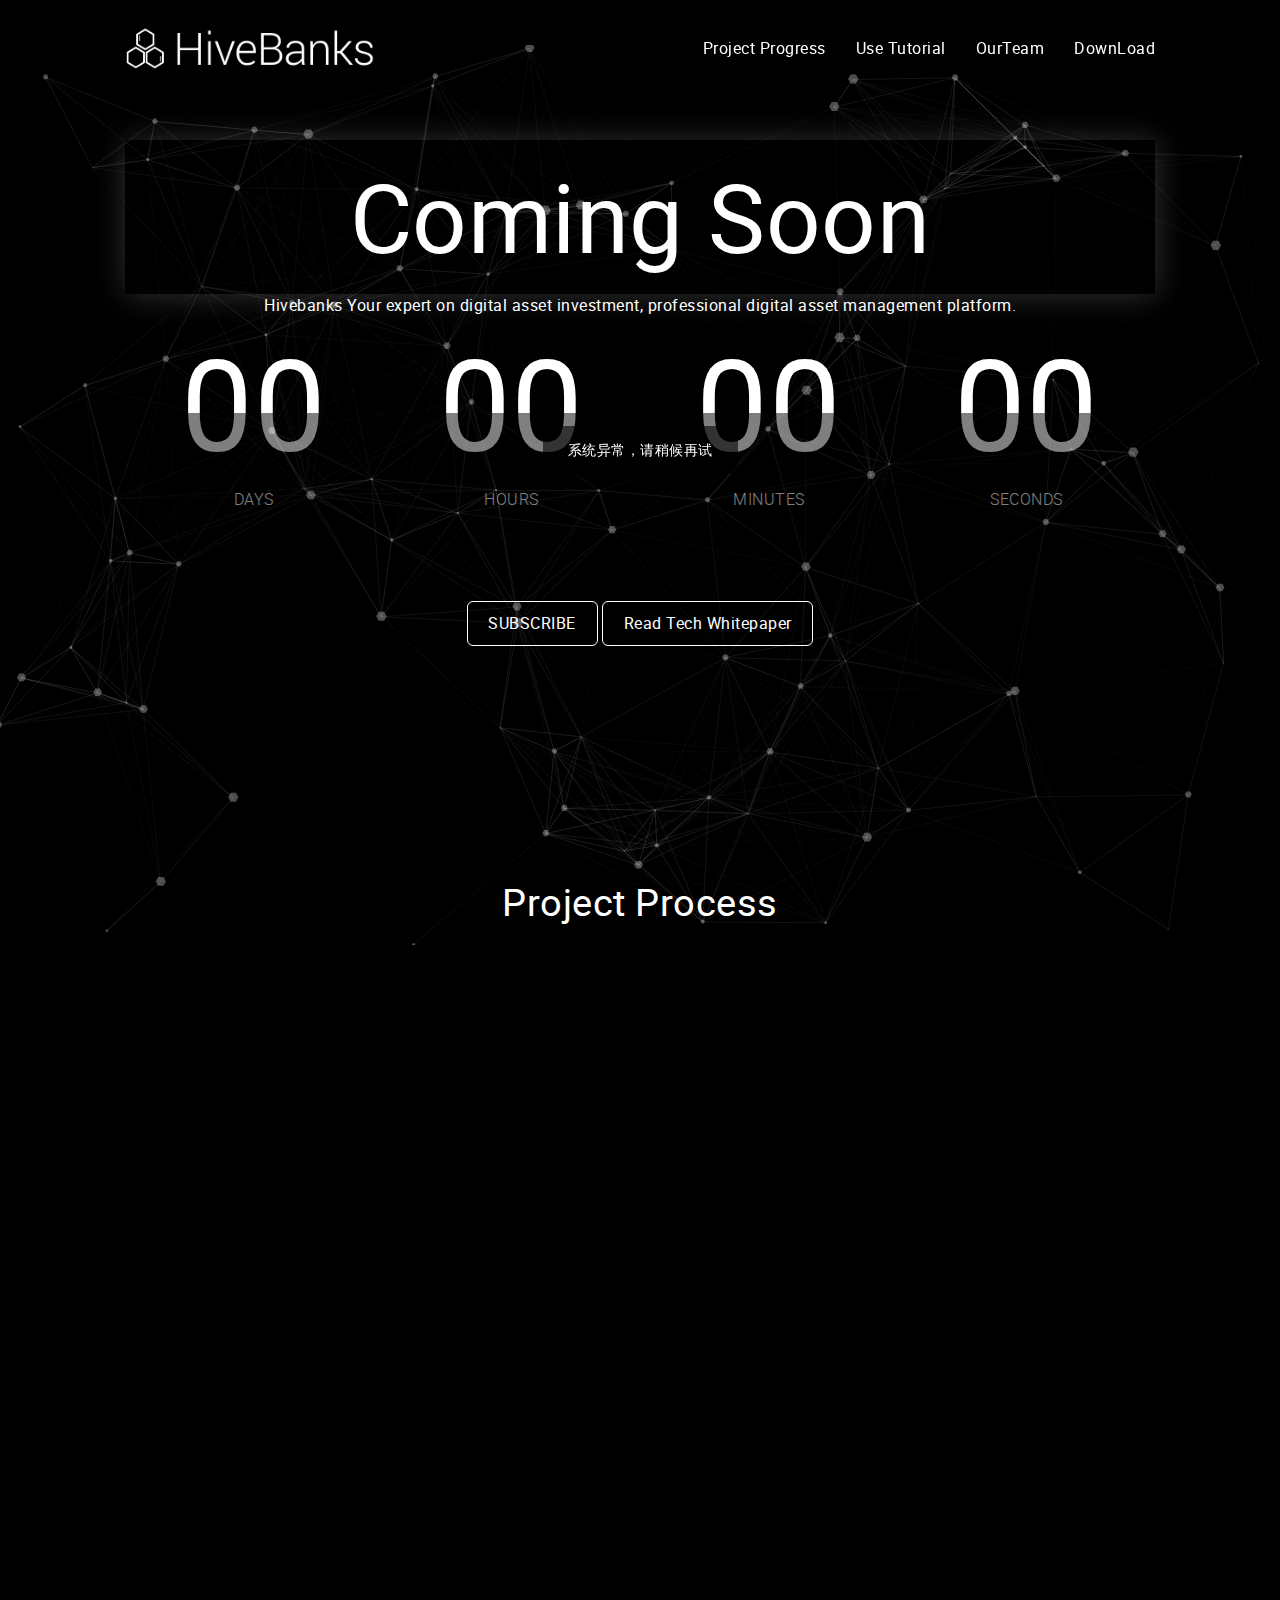
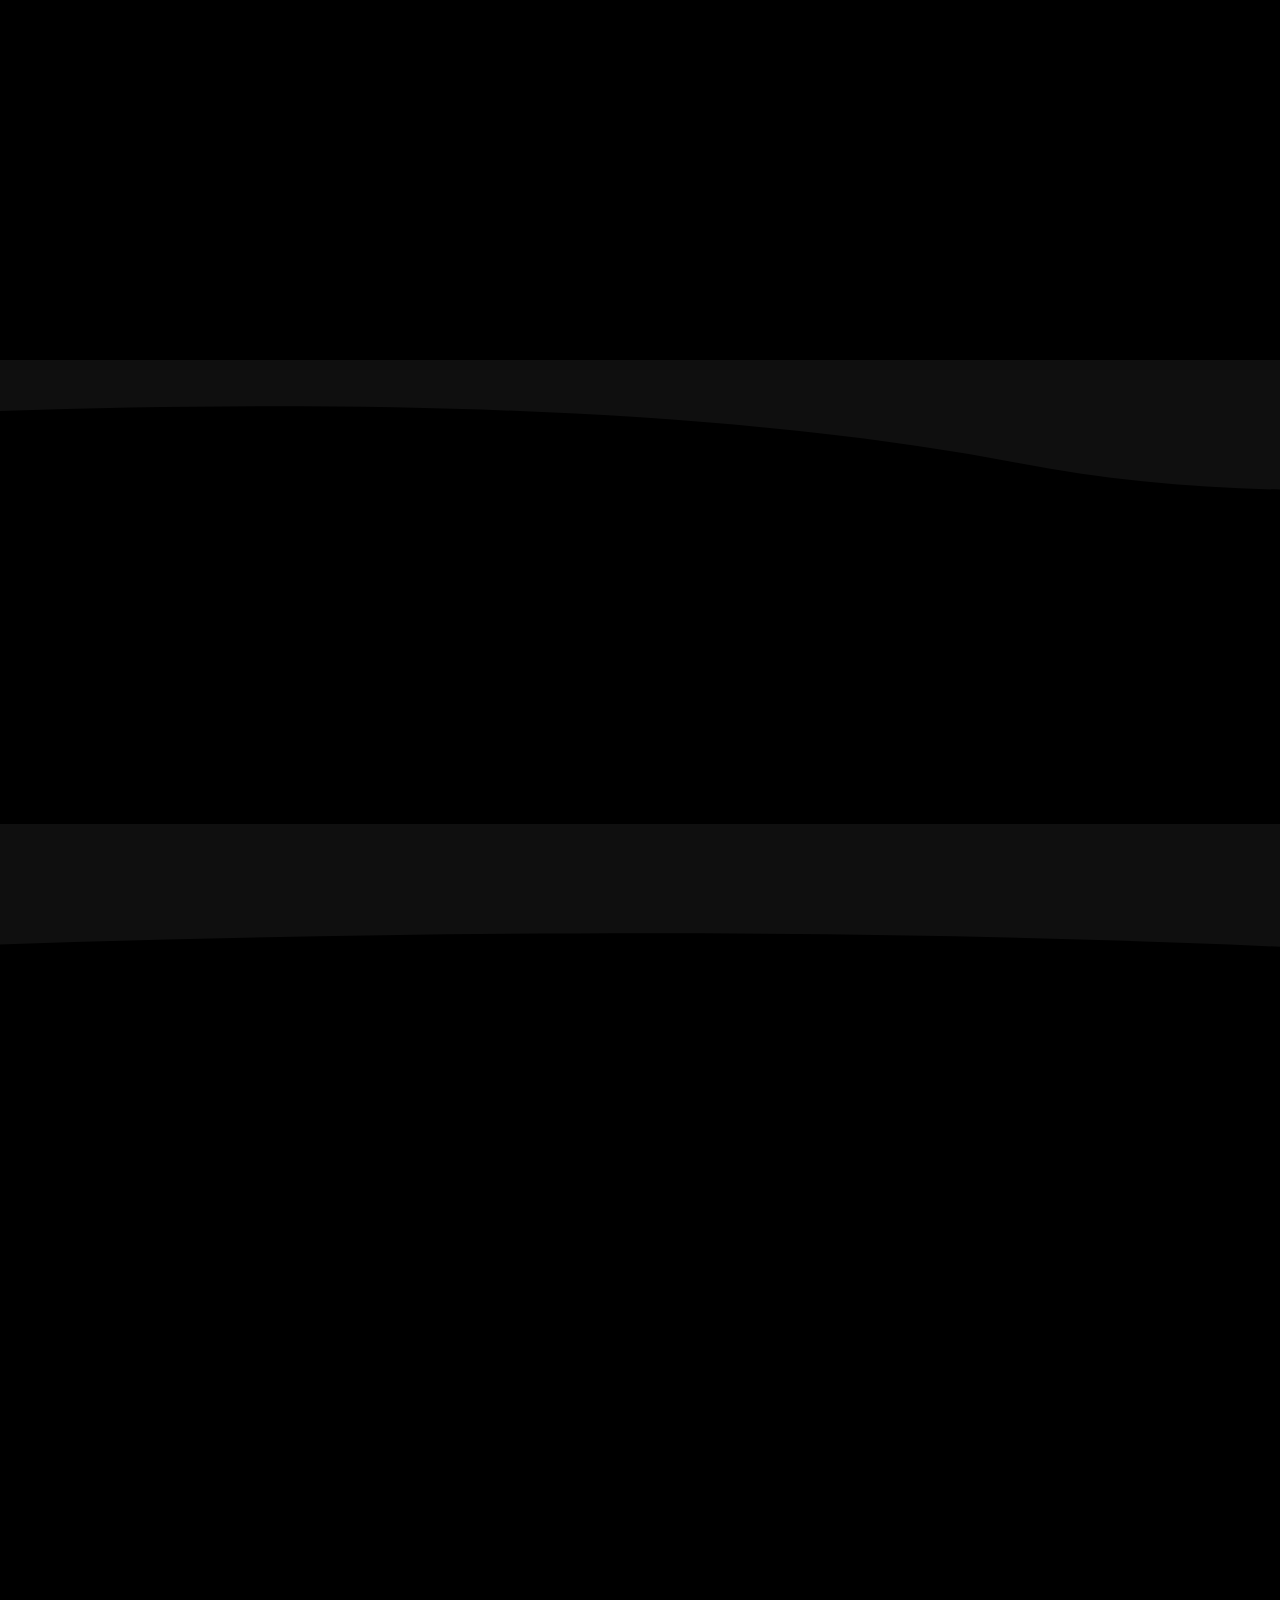
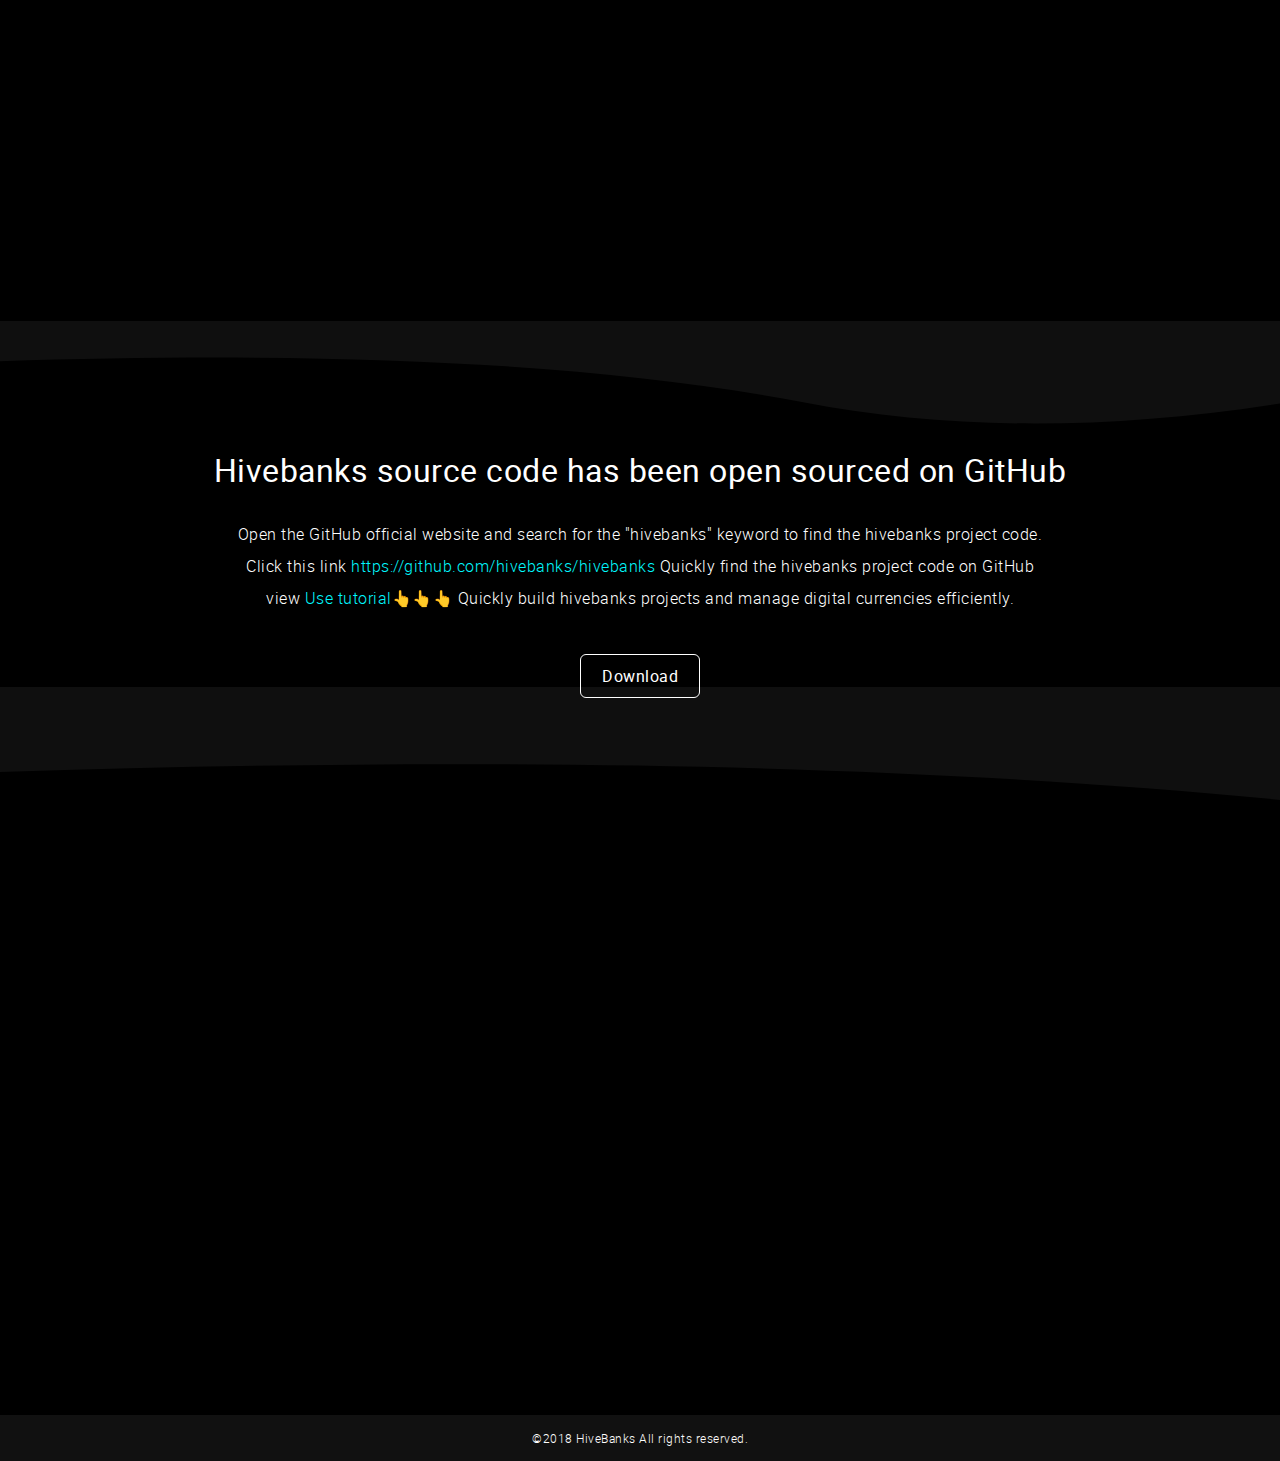
==== commit 4b6776b7: "hivebanksweb" ====
--- a/index.html
+++ b/index.html
@@ -184,9 +184,9 @@
                 <span class="useIconText wow slideInLeft">Profession</span>
             </div>
             <div class="column__sm--12 column__md--12 text-center useTutorialBtn_col wow slideOutUp">
-                <a href="http://hb.fnying.com" class="titleTips subscribeBtn useTutorialBtn">USE TUTORIAL</a>
+                <a href="http://hb.fnying.com/h5" class="titleTips subscribeBtn useTutorialBtn">USE TUTORIAL</a>
                 <!--<a id="download"></a>-->
-                <!--<a href="https://github.com/hivebanks/hivebanks" class="titleTips subscribeBtn useTutorialBtn">DownLoad</a>-->
+                <a href="http://hb.fnying.com/h5" class="titleTips subscribeBtn useTutorialBtn">TRY DEMO</a>
             </div>
         </div>
     </div>
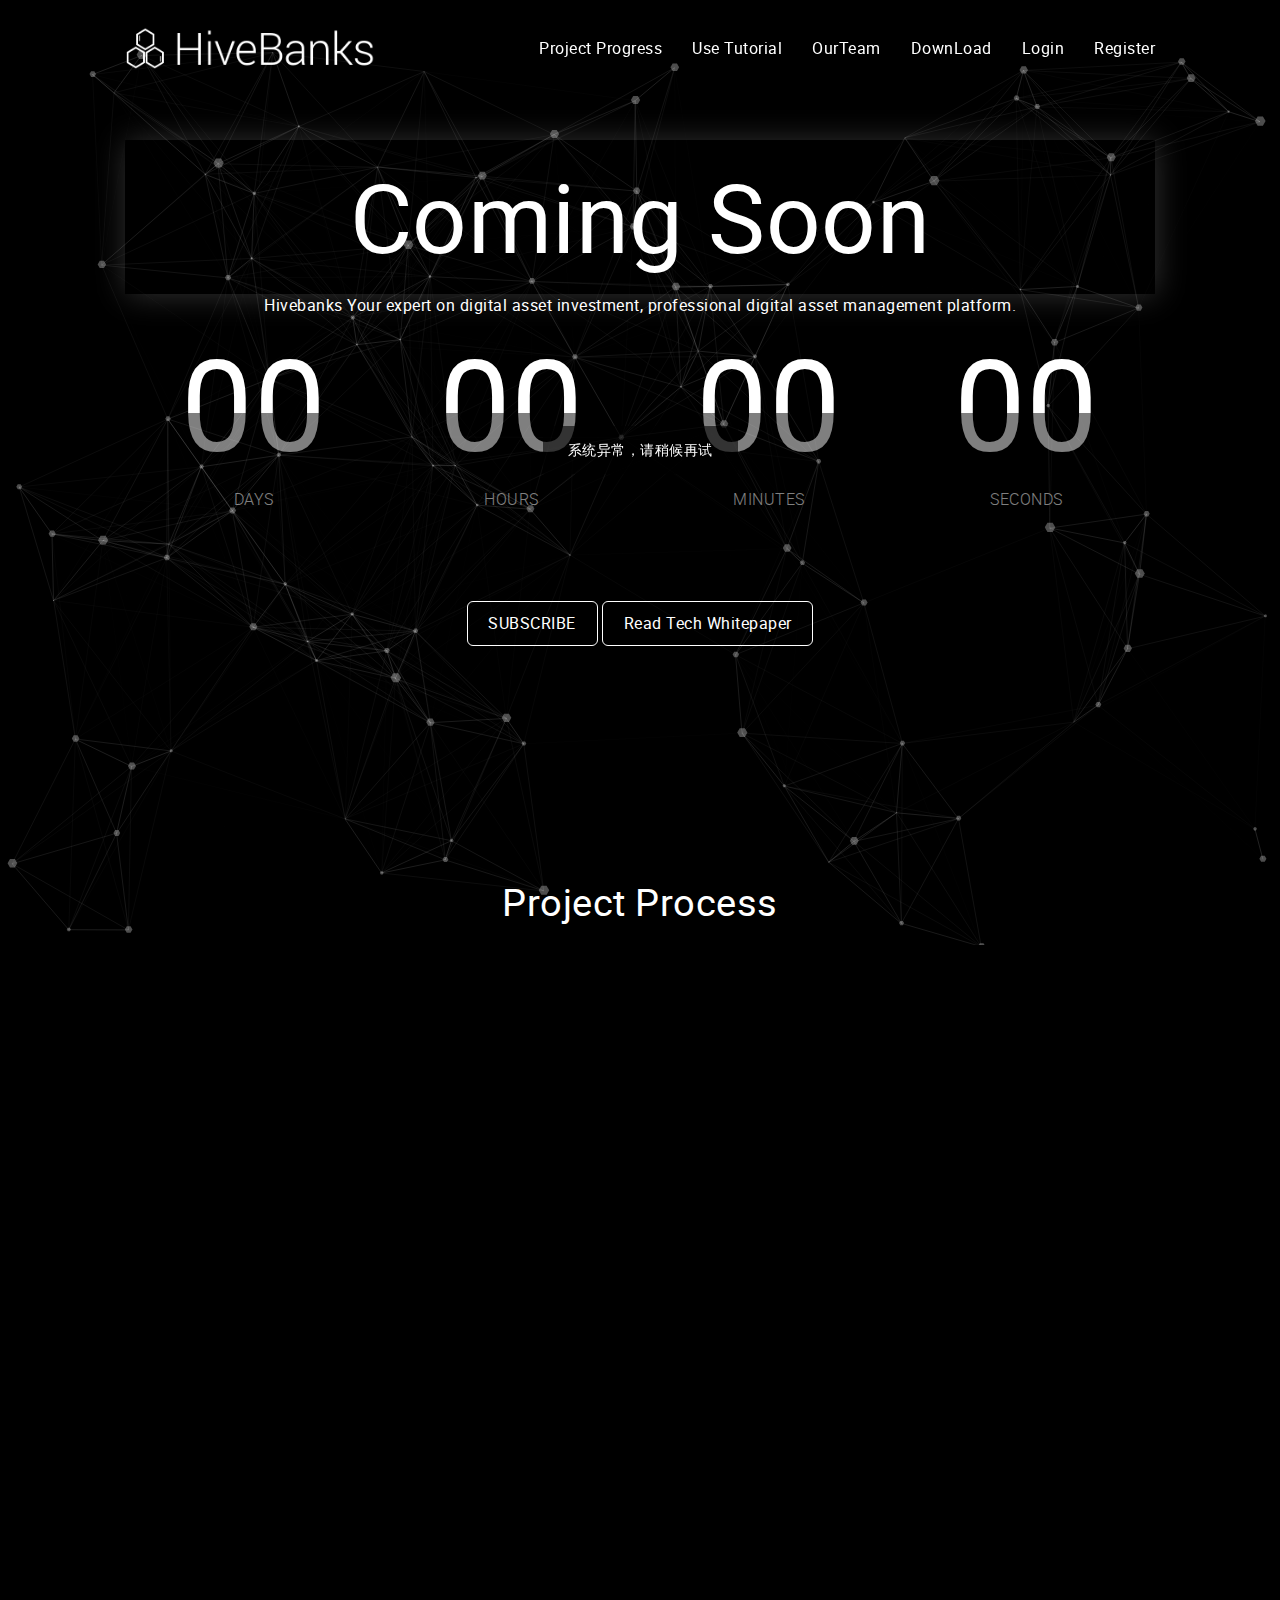
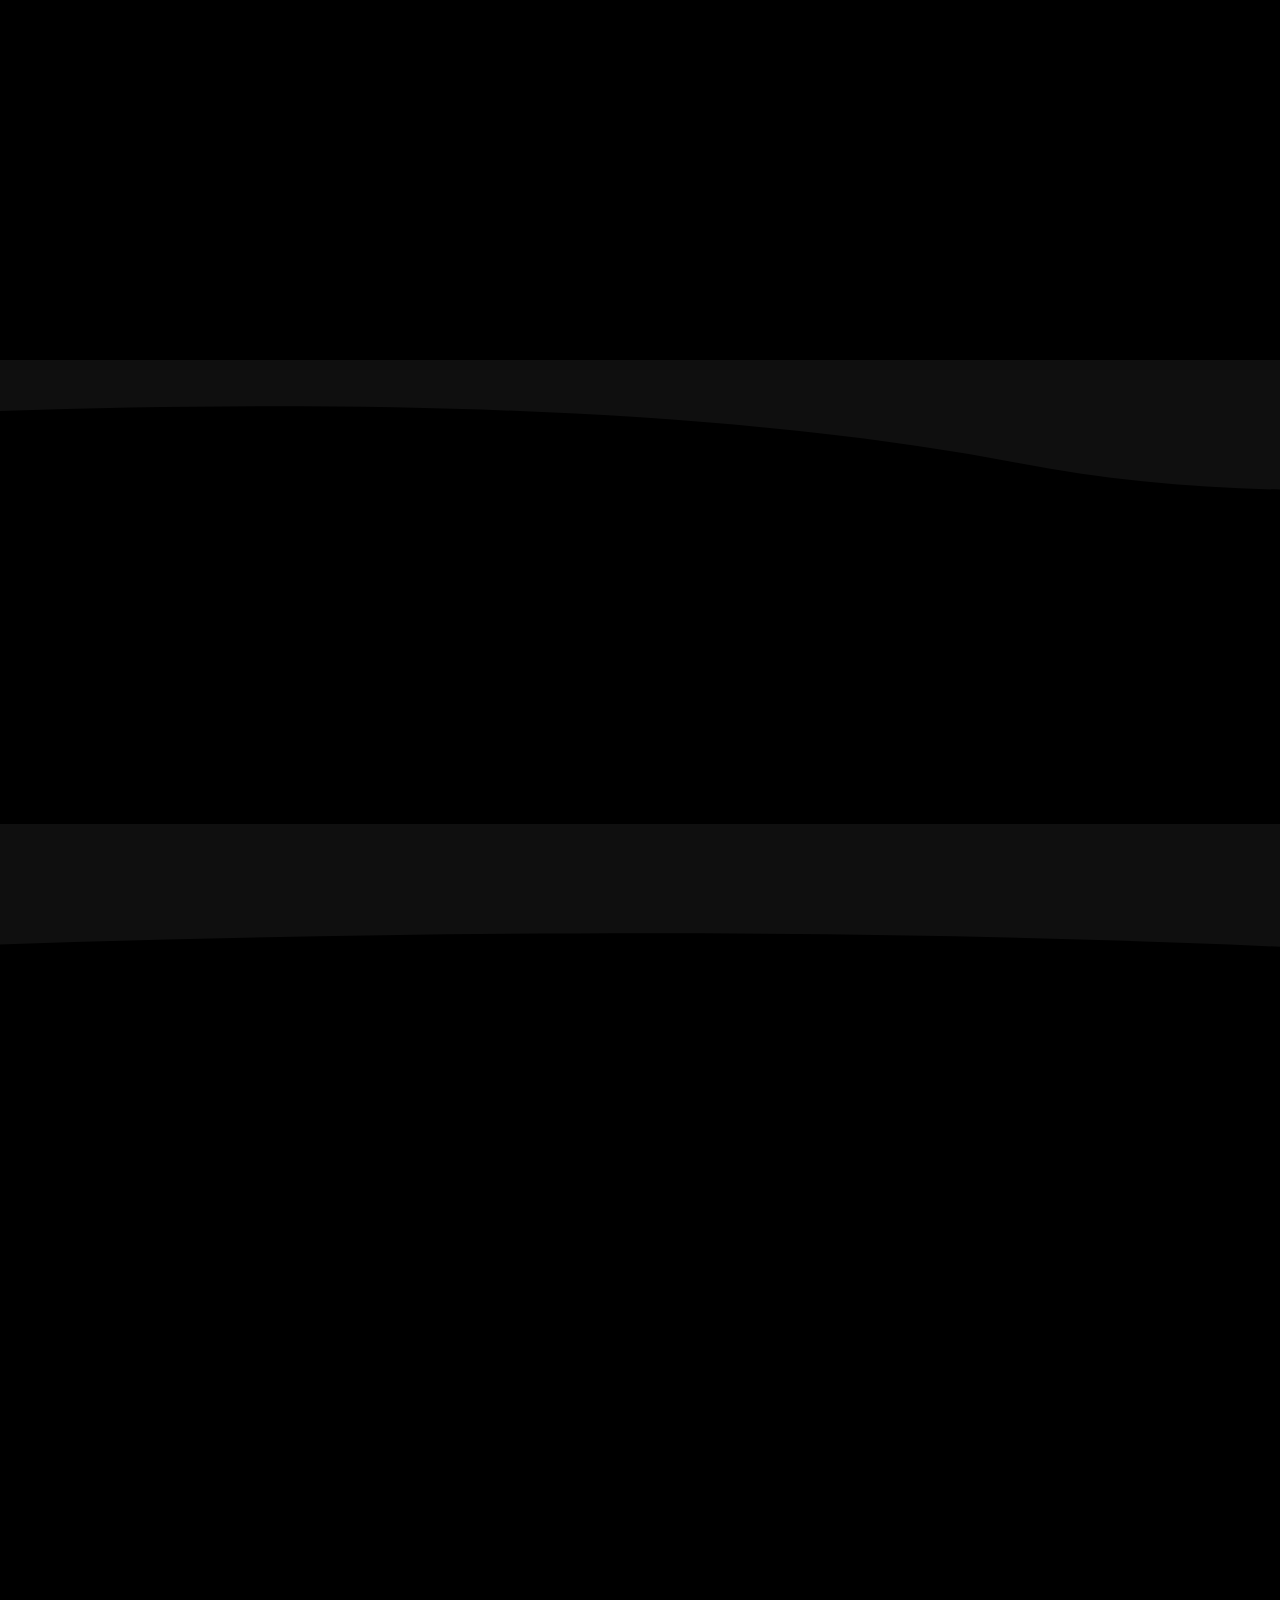
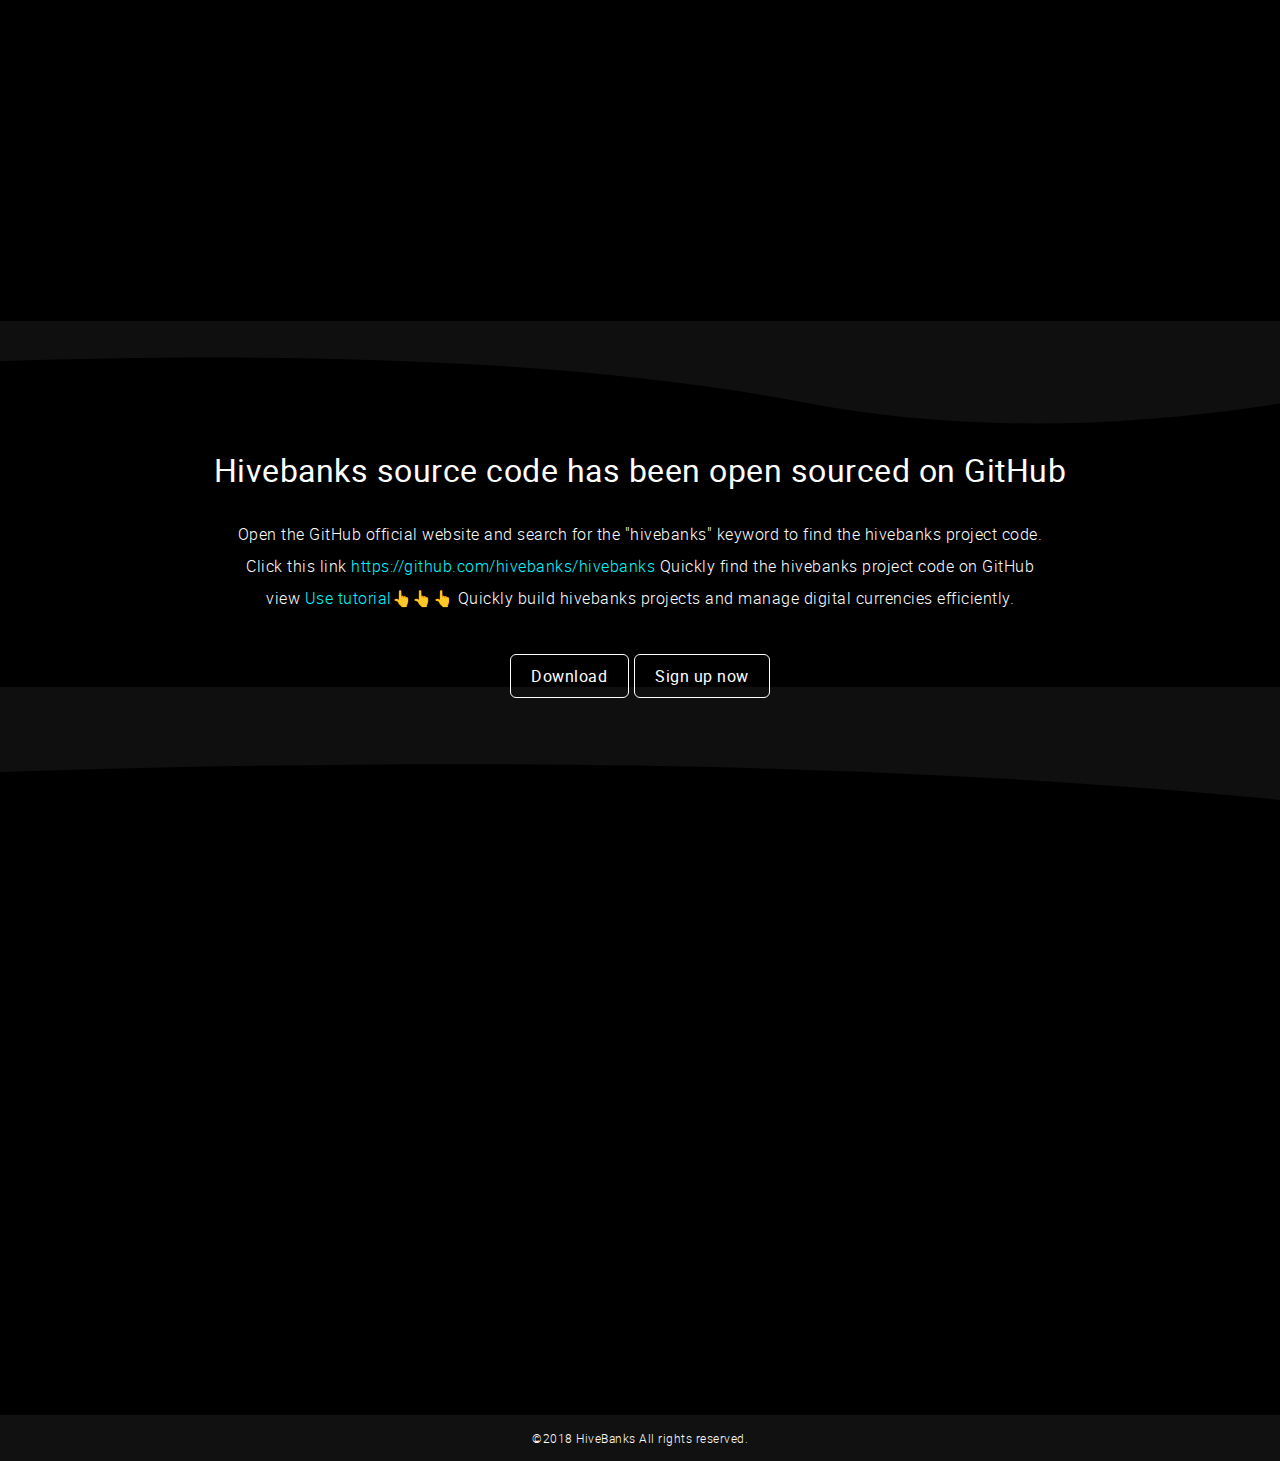
==== commit 945f9048: "hivebanksweb" ====
--- a/index.html
+++ b/index.html
@@ -47,6 +47,8 @@
                 <li><a href="#useTutorial">Use Tutorial</a></li>
                 <li><a href="#ourTeam">OurTeam</a></li>
                 <li><a href="#download">DownLoad</a></li>
+                <li><a href="registerLa.html">Login</a></li>
+                <li><a href="registerLa.html">Register</a></li>
             </ul>
         </div>
         <!-- Hamburger Menu -->
@@ -184,9 +186,9 @@
                 <span class="useIconText wow slideInLeft">Profession</span>
             </div>
             <div class="column__sm--12 column__md--12 text-center useTutorialBtn_col wow slideOutUp">
-                <a href="http://hb.fnying.com/h5" class="titleTips subscribeBtn useTutorialBtn">USE TUTORIAL</a>
+                <a href="" class="titleTips useTutorial subscribeBtn useTutorialBtn">USE TUTORIAL</a>
                 <!--<a id="download"></a>-->
-                <a href="http://hb.fnying.com/h5" class="titleTips subscribeBtn useTutorialBtn">TRY DEMO</a>
+                <a href="" class="titleTips subscribeBtn tryDemo useTutorialBtn">TRY DEMO</a>
             </div>
         </div>
     </div>
@@ -371,17 +373,18 @@
                     <p>Open the GitHub official website and search for the "hivebanks" keyword to find the hivebanks project code.</p>
                     <p>
                         Click this link
-                        <a href="https://github.com/hivebanks/hivebanks" class="useTutorialLink">https://github.com/hivebanks/hivebanks</a>
+                        <a href="" class="downLoad useTutorialLink">https://github.com/hivebanks/hivebanks</a>
                         Quickly find the hivebanks project code on GitHub
                     </p>
                     <p>
                         view
-                        <a href="https://github.com/hivebanks/hivebanks" class="useTutorialLink">Use tutorial</a>👆👆👆
+                        <a href="" class="useTutorialLink useTutorial">Use tutorial</a>👆👆👆
                         Quickly build hivebanks projects and manage digital currencies efficiently.
                     </p>
                 </div>
                 <div class="downloadBtnBox">
-                    <a href="https://github.com/hivebanks/hivebanks" class="titleTips subscribeBtn useTutorialBtn">Download</a>
+                    <a href="" class="titleTips subscribeBtn downLoad useTutorialBtn">Download</a>
+                    <a href="registerLa.html" class="titleTips subscribeBtn useTutorialBtn">Sign up now</a>
                 </div>
             </div>
 
@@ -405,7 +408,7 @@
             </div>
             <div class="form-group">
                 <div class="form-item wow slideInLeft">
-                    <input type="email" name="email" placeholder="Email Address">
+                    <input type="email" class="contentUsEmail" name="email" placeholder="Email Address">
                 </div>
             </div>
             <div class="form-group">
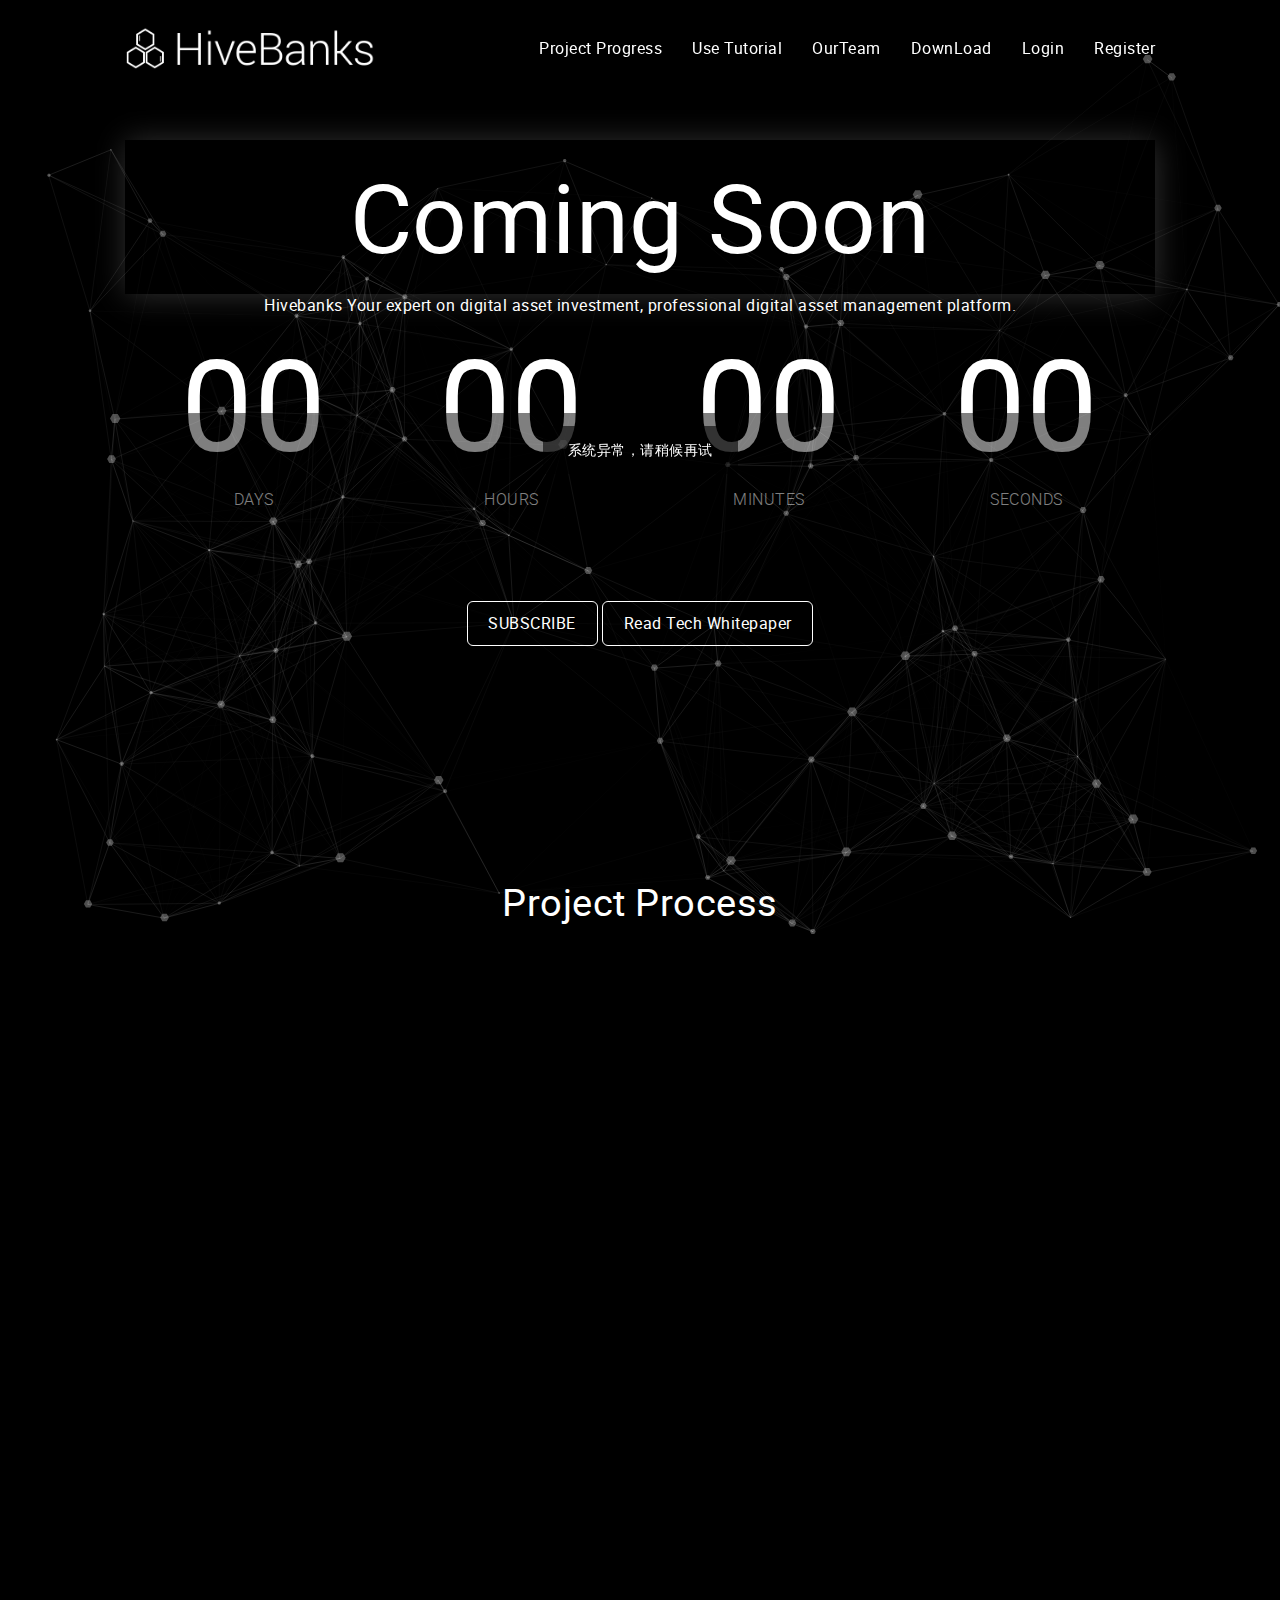
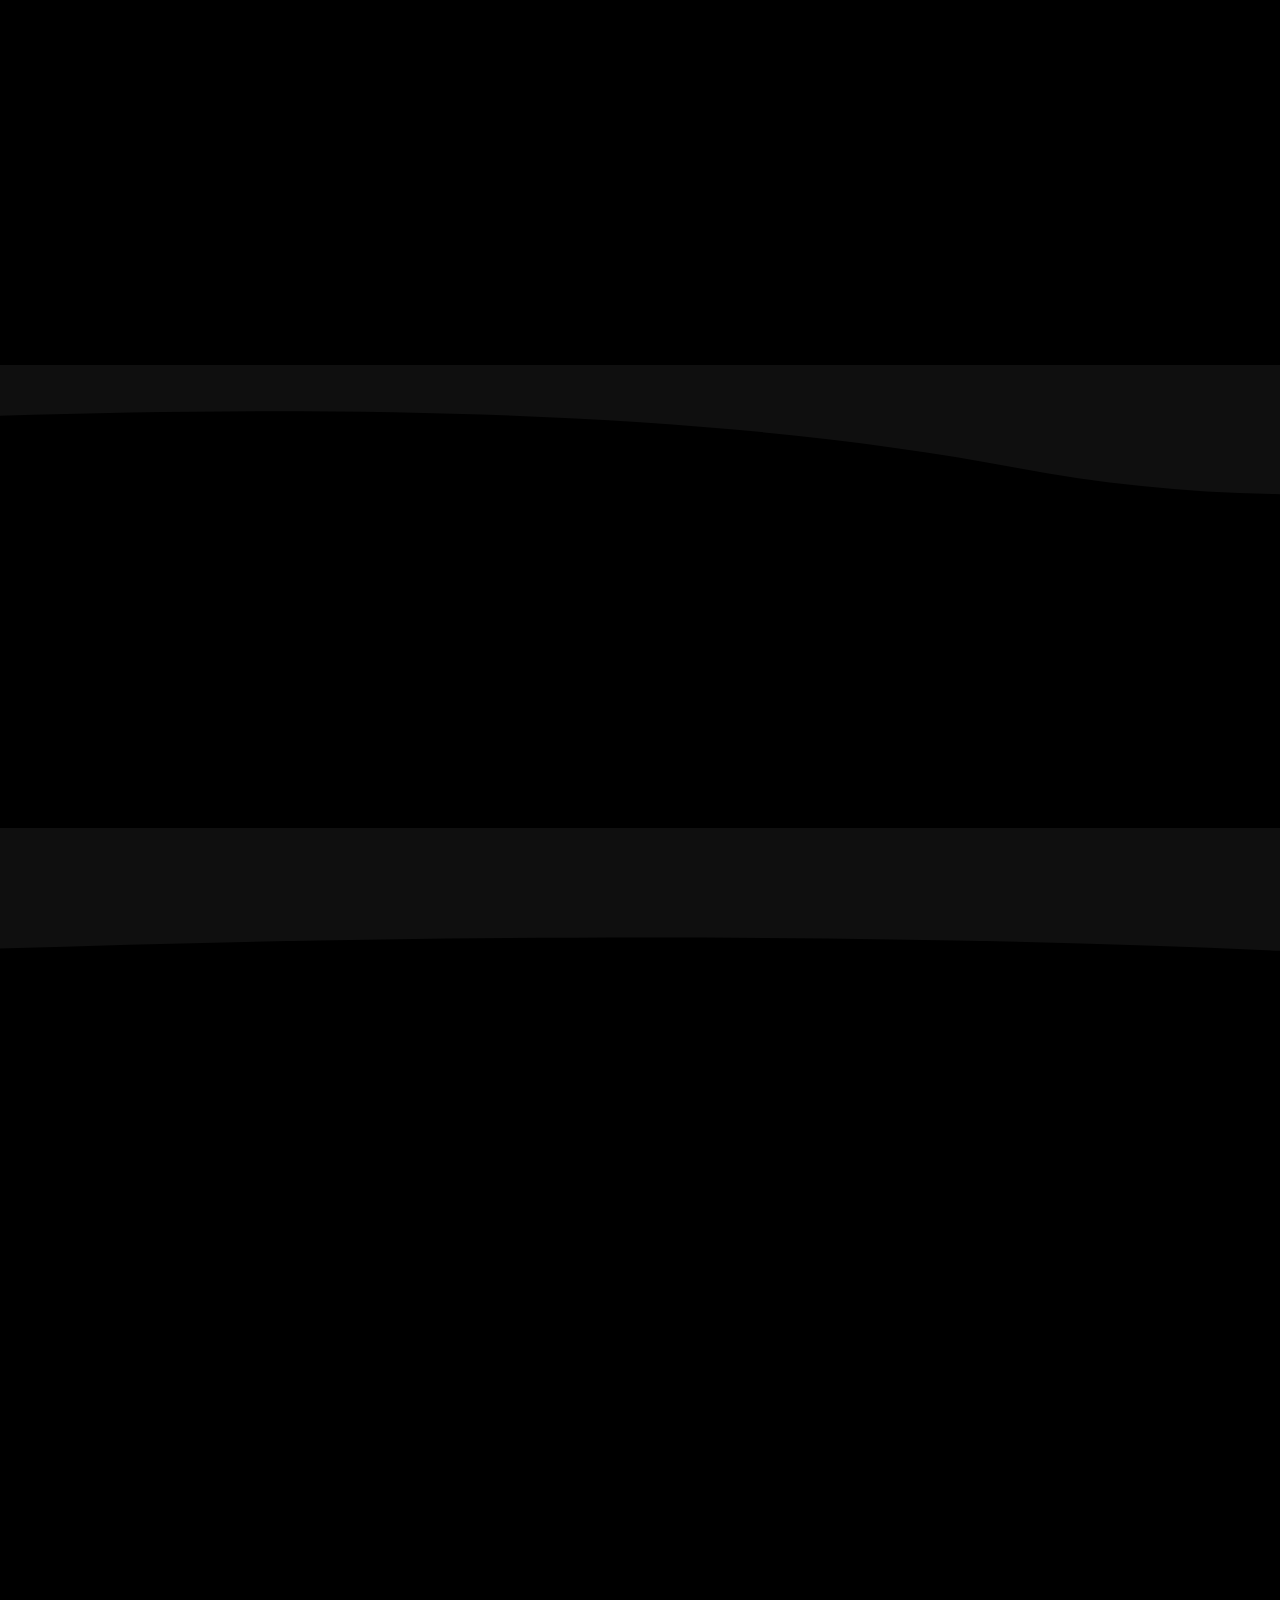
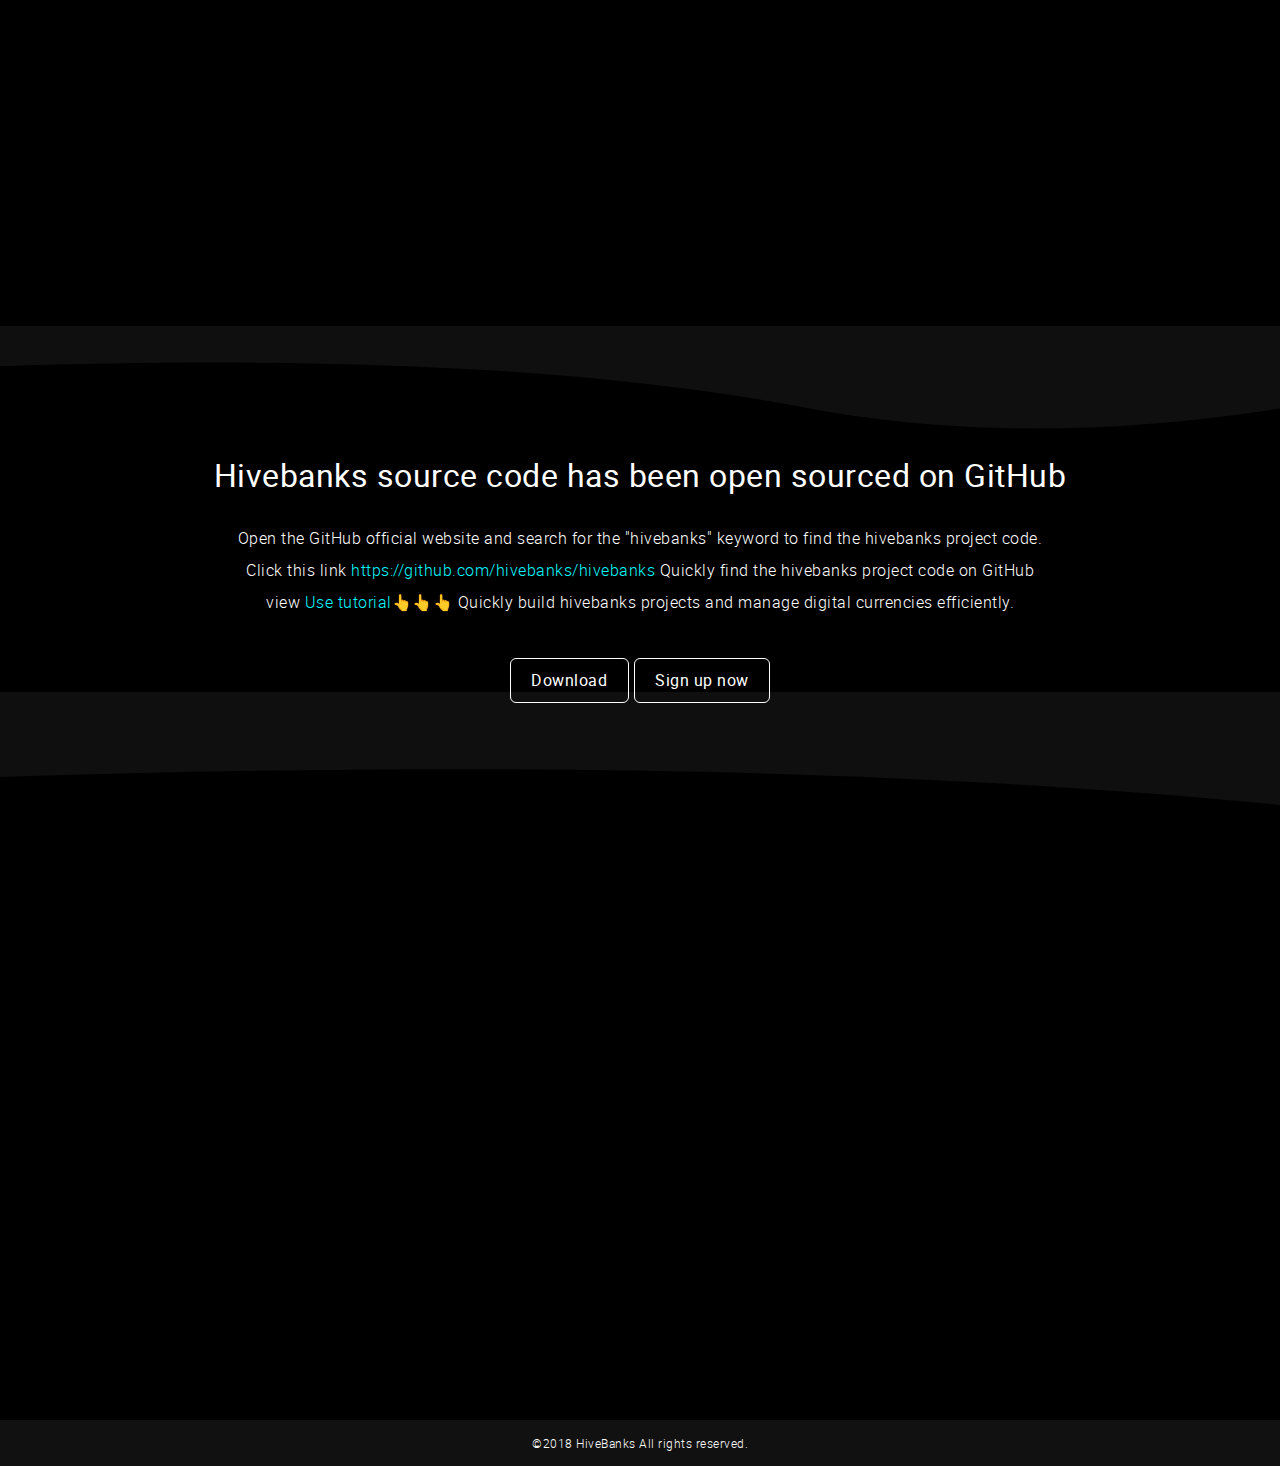
==== commit c4419389: "hivebanksweb" ====
--- a/index.html
+++ b/index.html
@@ -124,7 +124,7 @@
                     </div>
                 </div>
             </div>
-            <div class="column__md--12 column__sm--12 float-right">
+            <div class="column__md--12 column__sm--12">
                 <div class="processBox float-right stageItem">
                     <h3 class="text-right wow slideInLeft">The Second Stage Backend Development</h3>
                     <div class="flex center stageText wow slideInRight">
@@ -140,7 +140,7 @@
                     </div>
                 </div>
             </div>
-            <div class="column__md--12 column__sm--12 float-left">
+            <div class="column__md--12 column__sm--12">
                 <div class="stageItem process">
                     <h3 class="wow slideInRight">The Third Stage Front-End Data Interaction</h3>
                     <div class="flex center stageText">
